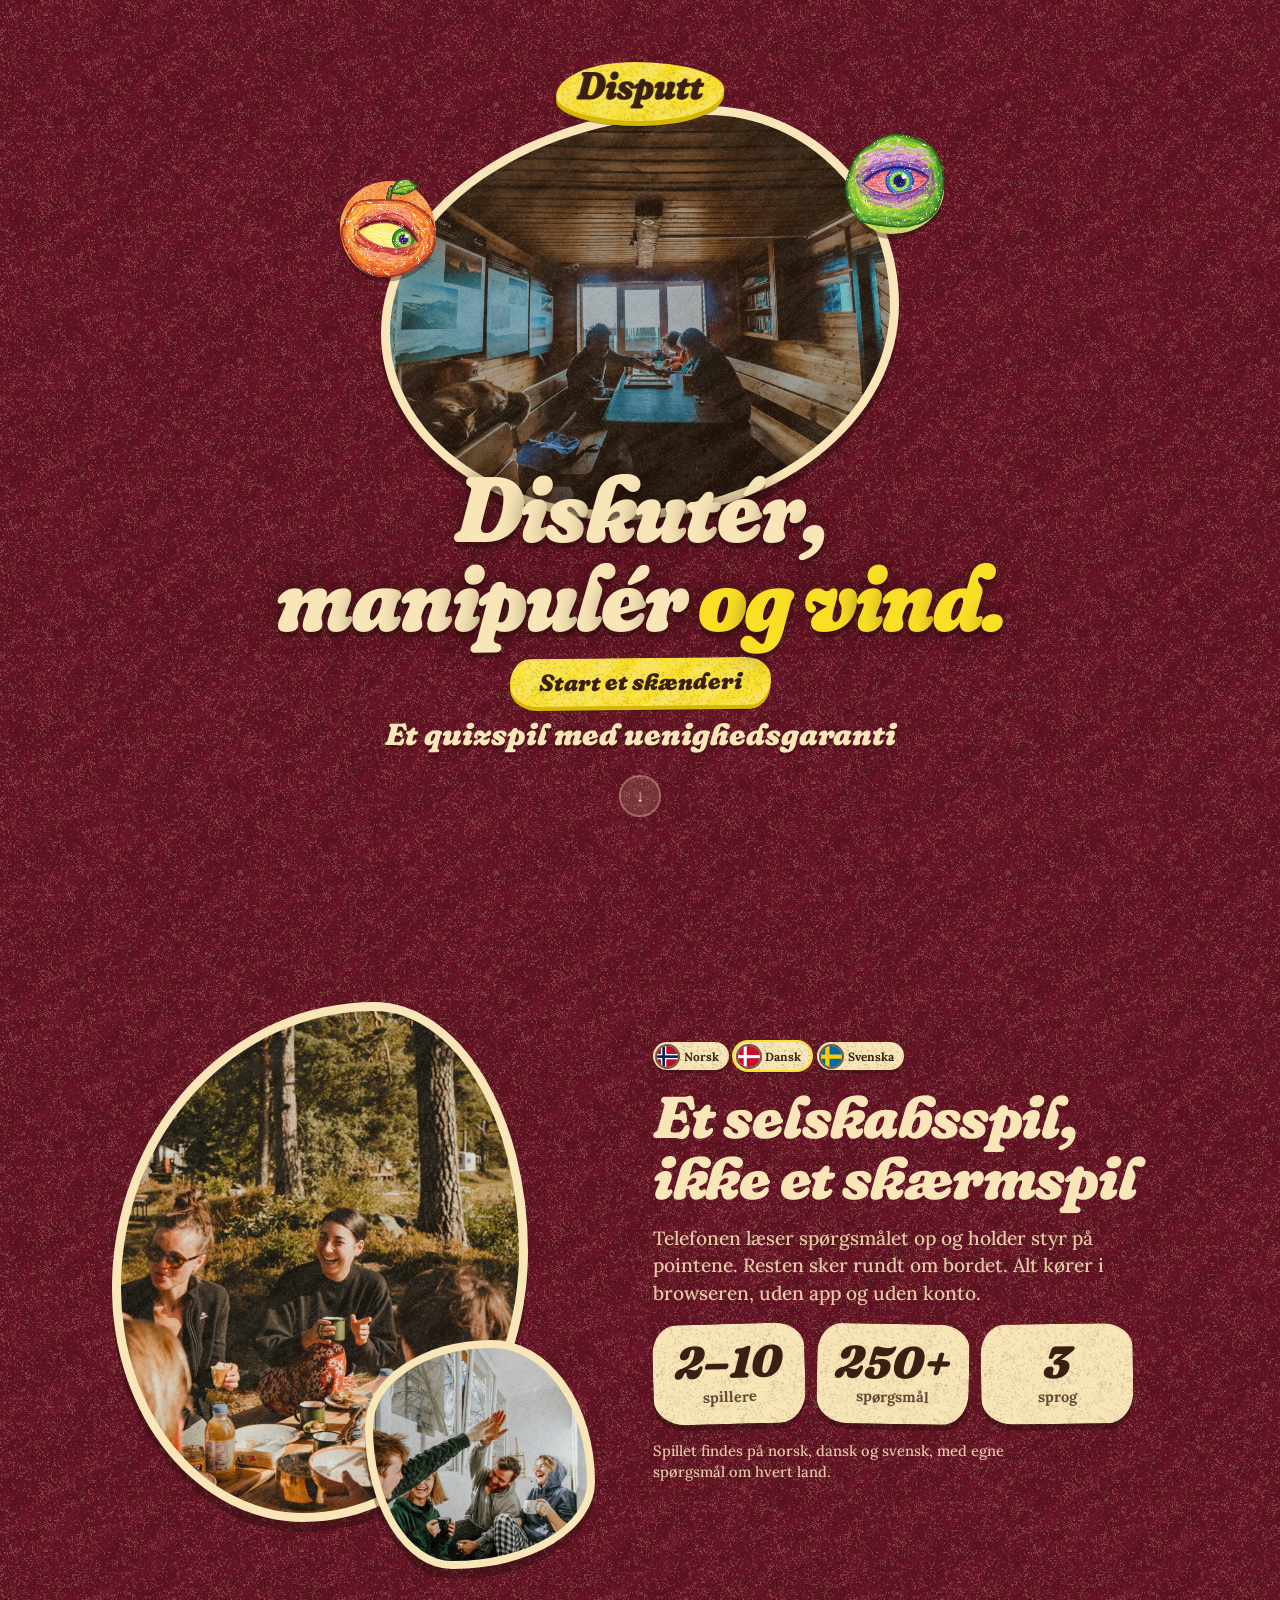
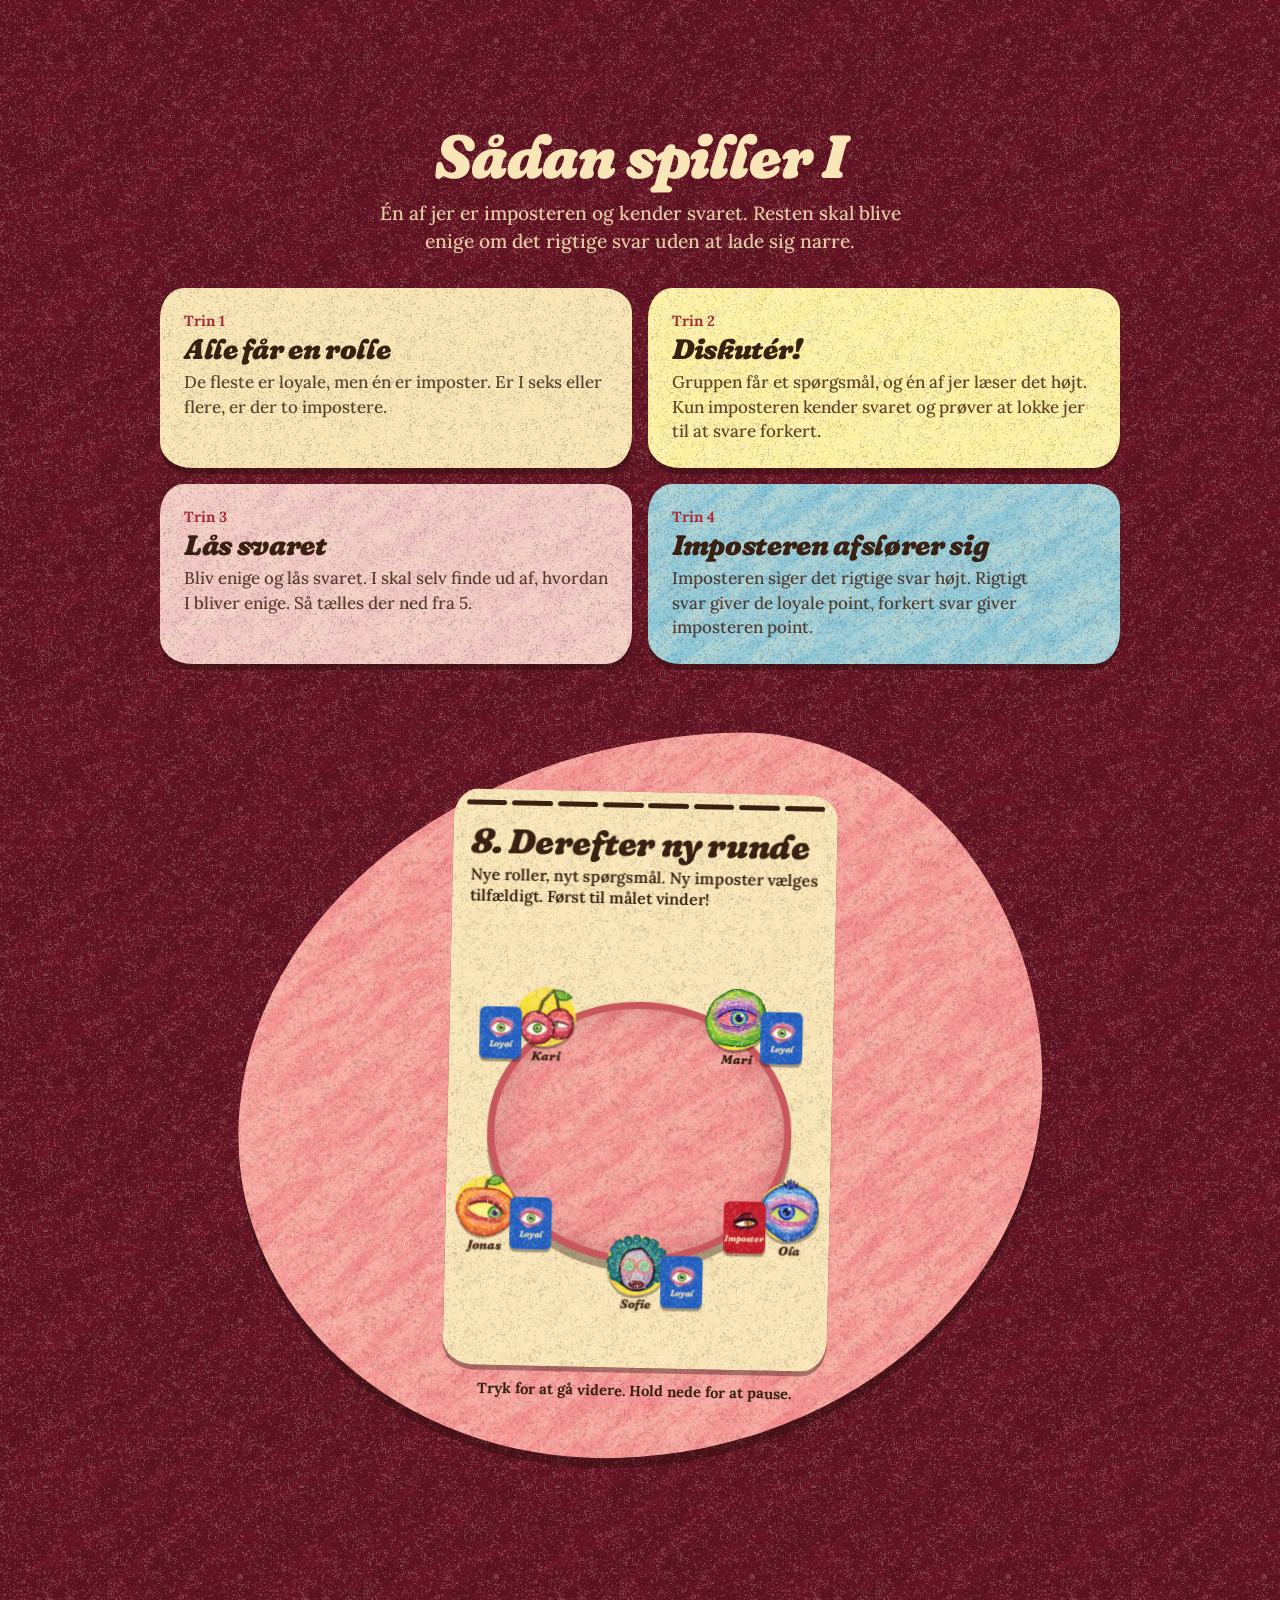
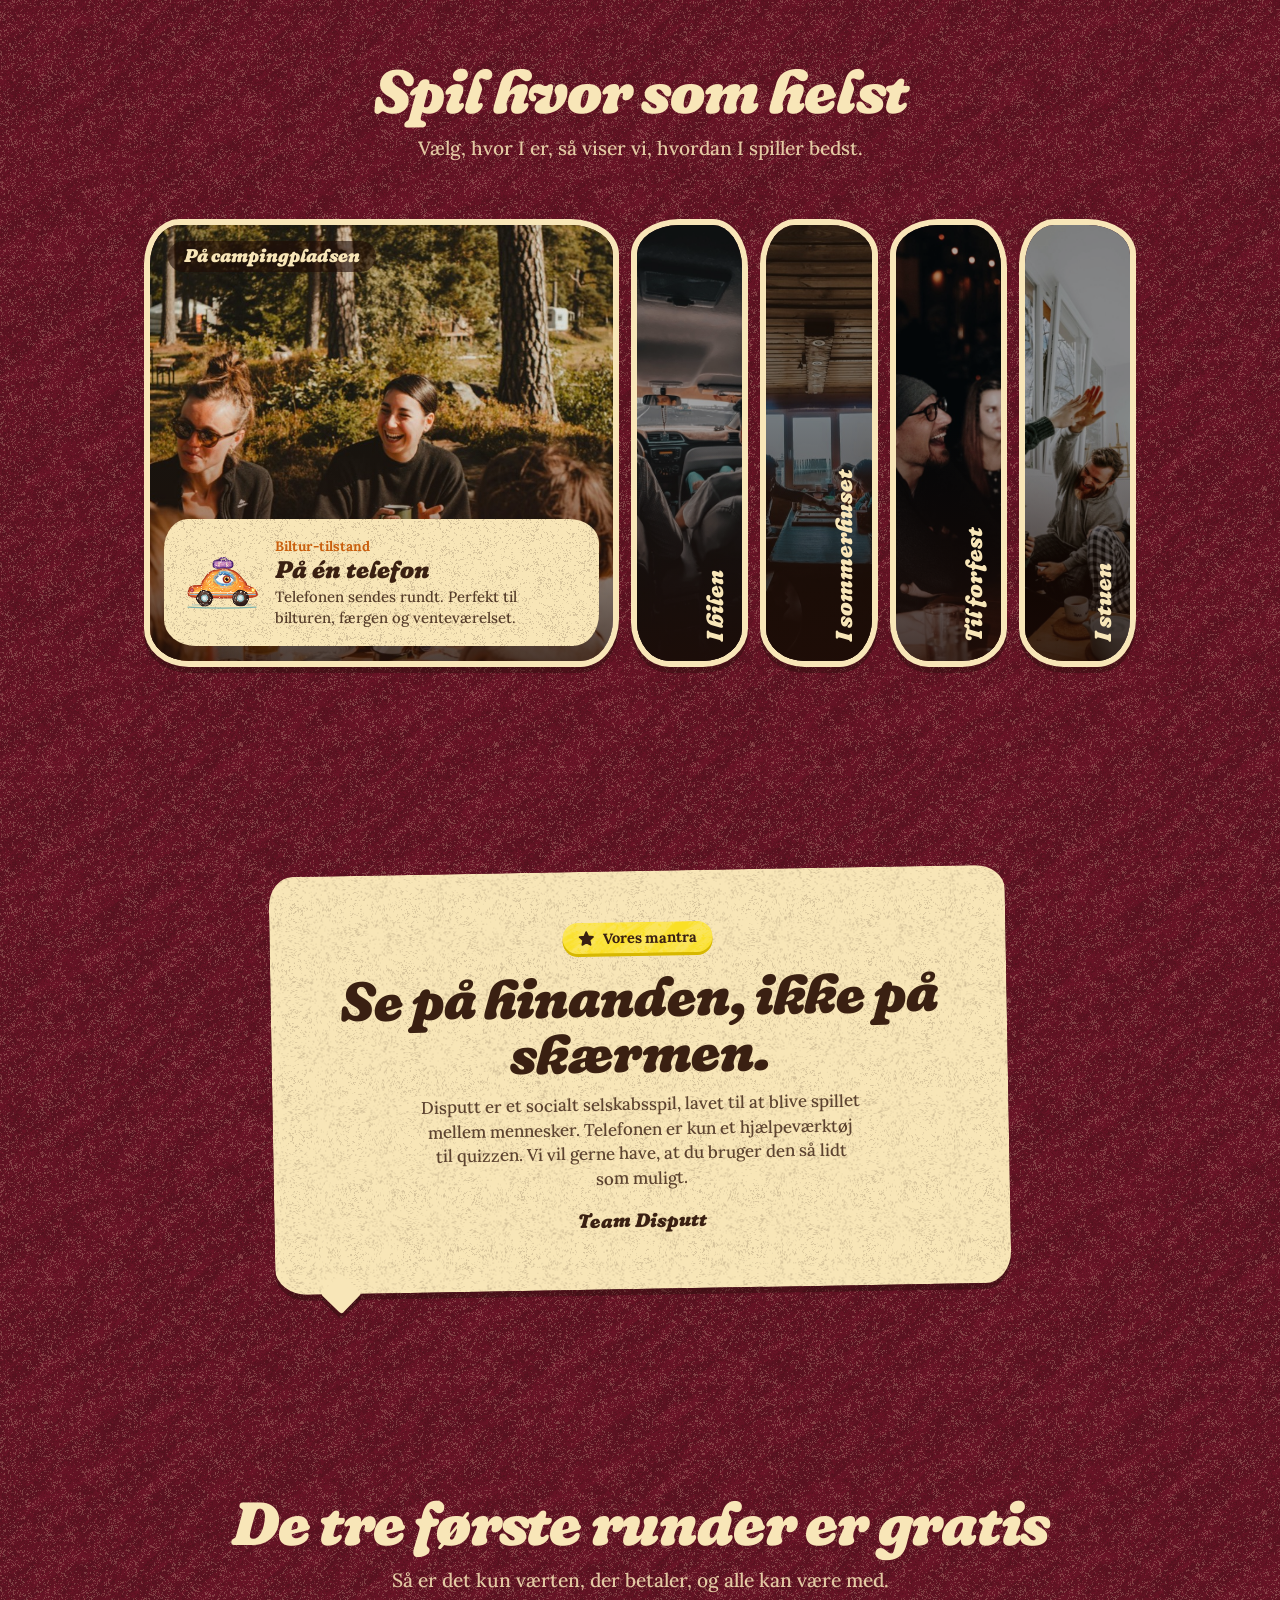
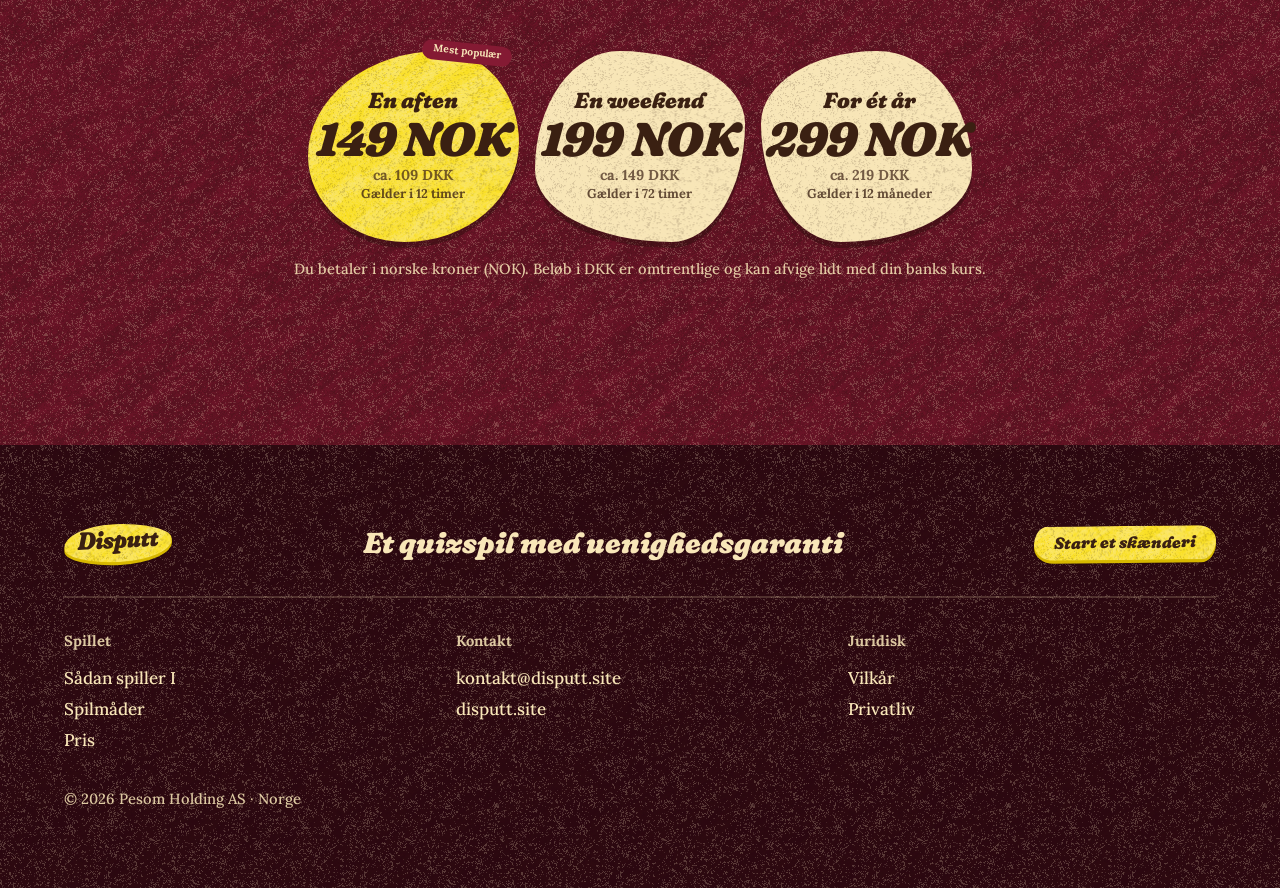
==== da/index.html @ da31fe6b "«I bilen» som femte bilde i «Spill hvor som helst» (Bilturmodus), norsk, dansk, svensk Co-Authored-B" ====
<!doctype html>
<html lang="da" data-sprak="da">
<head>
<meta charset="utf-8">
<meta name="viewport" content="width=device-width, initial-scale=1, viewport-fit=cover">
<title>Disputt: Diskutér, manipulér og vind</title>
<meta name="description" content="Disputt er et quizspil med uenighedsgaranti for 2–10 venner. Én af jer er imposteren, der kender svaret og prøver at lokke resten. Ingen app, ingen konto.">
<link rel="canonical" href="https://playdisputt.com/da/">
<link rel="alternate" hreflang="nb" href="https://playdisputt.com/">
<link rel="alternate" hreflang="da" href="https://playdisputt.com/da/">
<link rel="alternate" hreflang="sv" href="https://playdisputt.com/sv/">
<link rel="alternate" hreflang="x-default" href="https://playdisputt.com/">
<meta name="theme-color" content="#6a1428">
<meta property="og:type" content="website">
<meta property="og:site_name" content="Disputt">
<meta property="og:locale" content="da_DK">
<meta property="og:title" content="Disputt: Diskutér, manipulér og vind">
<meta property="og:description" content="Et quizspil med uenighedsgaranti for 2–10 venner. Én af jer er imposteren og prøver at lokke resten.">
<meta property="og:url" content="https://playdisputt.com/da/">
<meta property="og:image" content="https://playdisputt.com/assets/share/disputt-delingsbilde-da.jpg">
<meta name="twitter:card" content="summary_large_image">
<link rel="apple-touch-icon" href="/assets/icons/apple-touch-icon.png">
<link rel="icon" href="/favicon.svg" type="image/svg+xml">
<link rel="preload" href="/assets/fonts/fraunces-italic.woff2" as="font" type="font/woff2" crossorigin>
<link rel="stylesheet" href="/css/tokens.css">
<link rel="stylesheet" href="/css/base.css">
<link rel="stylesheet" href="/css/components.css">
<link rel="stylesheet" href="/css/landing.css">
<style>

.zz { display: grid; grid-template-columns: 1fr 1.1fr; gap: clamp(2rem, 6vw, 6rem); align-items: center; }
.zz.rev .zt { order: -1; }
.zz .blob { width: min(100%, 26rem); aspect-ratio: 4 / 5; justify-self: center; }
.zt { display: grid; gap: var(--s-4); align-content: center; }
.zt .nums { justify-content: flex-start; }
.mini2 { display: grid; gap: var(--s-4); }
.mini2 .mode { grid-template-columns: 5rem 1fr; align-items: center; gap: var(--s-1) var(--s-4); padding: var(--s-4) var(--s-5); }
.mini2 .mode img { grid-row: span 3; width: 5rem; }
.mini2 .mode h3 { font-size: 1.4rem; }
.bubbles { display: grid; grid-template-columns: repeat(3, minmax(0, 1fr)); gap: var(--s-5); align-items: start; margin-top: var(--s-6); }
.bubbles .quote { padding: 2.8rem 2.4rem; }
.bubbles .quote:nth-child(1) { border-radius: var(--blob-b); rotate: -2deg; } .bubbles .quote:nth-child(2) { border-radius: var(--blob-c); margin-top: 2.4rem; rotate: 1.5deg; } .bubbles .quote:nth-child(3) { border-radius: var(--blob-d); rotate: -1deg; }
.bubbles .quote p { font-size: 1.2rem; }
.ratebar { display: flex; flex-wrap: wrap; align-items: center; justify-content: center; gap: var(--s-5); }
.coins { display: grid; grid-template-columns: repeat(3, minmax(0, 1fr)); gap: var(--s-5); max-width: 60rem; margin-inline: auto; }
.coin { position: relative; display: grid; justify-items: center; align-content: center; gap: 0.3rem; aspect-ratio: 1; padding: var(--s-5); text-align: center; color: var(--ink); background: var(--tex-grain), var(--cream); box-shadow: var(--shadow-2); }
.coin:nth-child(1) { border-radius: var(--blob-a); background: var(--tex-grain), var(--tex-light), var(--yellow); } .coin:nth-child(2) { border-radius: var(--blob-b); } .coin:nth-child(3) { border-radius: var(--blob-c); }
.coin b { font-family: var(--font-display); font-weight: 900; font-size: 1.36rem; line-height: 1.1; }
.coin .p { font-family: var(--font-display); font-weight: 900; font-size: clamp(2.6rem, 5.6vw, 4.2rem); line-height: 1; }
.coin span { font-weight: 700; color: rgb(var(--ink-rgb) / 0.78); }
.coin em { position: absolute; top: 12%; right: 10%; padding: 0.15rem 0.7rem; border-radius: var(--r-pill); font-style: normal; font-size: 0.78rem; font-weight: 800; color: var(--cream); background: var(--burgundy-600); rotate: 6deg; }
@media (max-width: 52rem) { .zz { grid-template-columns: 1fr; } .zz.rev .zt { order: 0; } .zz .blob { width: min(76vw, 21rem); } .bubbles { grid-template-columns: 1fr; } .bubbles .quote:nth-child(2) { margin-top: 0; } }

.zz .zt .lead { max-width: 30rem; }
.numbox { display: grid; grid-template-columns: repeat(3, minmax(0, 1fr)); gap: var(--s-3); max-width: 30rem; }
.numbox .card { display: grid; gap: 0.1rem; padding: var(--s-4) var(--s-3); text-align: center; }
.numbox .card:nth-child(1) { rotate: -1.5deg; } .numbox .card:nth-child(2) { rotate: 1deg; } .numbox .card:nth-child(3) { rotate: -0.8deg; }
.numbox b { font-family: var(--font-display); font-weight: 900; font-size: clamp(1.9rem, 3.6vw, 2.8rem); line-height: 1; }
.numbox span { font-size: var(--fs-small); font-weight: 700; color: rgb(var(--ink-rgb) / 0.78); }
.langs { display: grid; gap: var(--s-3); }
.langs p { font-size: var(--fs-small); color: var(--fg-muted); max-width: 26rem; }
.lrow { display: flex; flex-wrap: wrap; gap: 0.35rem; }
.lchip { display: inline-flex; align-items: center; gap: 0.35rem; padding: 0.21rem 0.63rem 0.21rem 0.25rem; font-size: 0.74rem; border-radius: var(--r-pill); font-weight: 800; color: var(--ink); background: var(--tex-grain), var(--cream); box-shadow: var(--shadow-1); }
a.lchip { text-decoration: none; transition: transform 0.25s var(--ease), box-shadow 0.25s; }
a.lchip:hover { transform: translateY(-2px) rotate(-1.5deg); }
a.lchip[aria-current] { box-shadow: 0 0 0 2px var(--yellow), var(--shadow-1); }
.lflag { position: relative; display: block; width: 1.33rem; aspect-ratio: 1; border-radius: 50%; overflow: hidden; box-shadow: 0 0 0 2px rgb(var(--ink-rgb) / 0.7); }
.lflag svg { display: block; width: 100%; height: 100%; }
.story-col { display: grid; justify-items: center; gap: var(--s-3); }
#rules { width: min(100%, 24rem); }
.story-col .rgS { width: 100%; }
.story-hint { font-size: var(--fs-small); color: var(--fg-muted); text-align: center; }
.calm .rv { transform: none; filter: none; transition: opacity 0.9s ease; transition-delay: var(--d, 0s); }
.calm .blob.rv { transform: none; }
.calm .rv.in { opacity: 1; }
.btn--slim { white-space: nowrap; }
/* the second blob over the first, at its bottom right */
.mantra { position: relative; display: grid; gap: var(--s-4); justify-items: center; padding: clamp(2rem, 5vw, 3.2rem) clamp(1.5rem, 5vw, 3.5rem) clamp(2.2rem, 5vw, 3.4rem); margin: 0; text-align: center; rotate: -1deg; }
.mantra::after { content: ''; position: absolute; left: 3.2rem; bottom: -0.9rem; width: 1.8rem; height: 1.8rem; background: var(--cream); rotate: 45deg; border-radius: 0.2rem; box-shadow: 4px 4px 0 var(--edge); z-index: -1; }
.mchip { display: inline-flex; align-items: center; gap: 0.45rem; padding: 0.3rem 0.95rem; border-radius: var(--r-pill); font-weight: 800; font-size: var(--fs-small); background: var(--tex-light), var(--yellow); box-shadow: 0 3px 0 var(--yellow-deep); }
.mchip svg { width: 1.1rem; height: 1.1rem; }
.mantra blockquote { margin: 0; display: grid; gap: var(--s-3); }
.mantra .m1 { font-family: var(--font-display); font-weight: 900; font-size: clamp(2rem, 5vw, 3.4rem); line-height: 1.02; letter-spacing: -0.02em; }
.mantra blockquote p:not(.m1) { max-width: 30rem; margin-inline: auto; color: rgb(var(--ink-rgb) / 0.82); }
.mantra figcaption { font-family: var(--font-display); font-weight: 900; font-size: 1.2rem; }
.calm .mantra.rv { transform: none; }
.duo { position: relative; justify-self: center; width: min(100%, 26rem); }
.duo > .blob { width: 100%; aspect-ratio: 4 / 5; }
.duo .duo-b { position: absolute; width: 55.2%; aspect-ratio: 1; right: -16%; bottom: -9%; z-index: 2; border-width: 0.5rem; }
/* the price blobs: 30 % smaller, the text and what is in them as before */
.coins { align-items: center; gap: var(--s-4); max-width: 41.5rem; }
.coin { width: 100%; justify-self: center; aspect-ratio: 212 / 192; padding: 0.3rem; gap: 0.16rem; }
.coin b, .coin .p { white-space: nowrap; }
.coin .p { font-size: 2.96rem; letter-spacing: -0.02em; }
.coin span { text-wrap: balance; max-width: 9.5rem; font-size: 0.8rem; }
.coin em { top: -0.5rem; right: 0.4rem; font-size: 0.64rem; }
.calm .duo.rv { transform: none; }
@media (max-width: 40rem) {
  .coins { gap: 0.4rem; max-width: none; }
  .coin { padding: 0.15rem; gap: 0.08rem; }
  .coin b { font-size: 0.8rem; }
  .coin .p { font-size: 1.55rem; }
  .coin span { font-size: 0.62rem; max-width: 5.6rem; line-height: 1.15; }
  .coin em { font-size: 0.5rem; padding: 0.1rem 0.45rem; top: -0.4rem; right: 0; }
}
@media (max-width: 24rem) { .coin .p { font-size: 1.35rem; } .coin b { font-size: 0.72rem; } .coin span { font-size: 0.56rem; max-width: 3.9rem; } }
/* «ca. 109 DKK» under the price on the Danish and Swedish pages (landing_i18n.py): small, after all the rules above so that it wins */
.coin .p small { display: block; margin-top: 0.3rem; font-family: var(--font-text); font-size: 0.9rem; font-weight: 700; letter-spacing: 0; line-height: 1; white-space: nowrap; color: rgb(var(--ink-rgb) / 0.7); }
@media (max-width: 40rem) { .coin .p small { margin-top: 0.12rem; font-size: 0.5rem; } }
@media (max-width: 24rem) { .coin .p small { font-size: 0.44rem; } }
/* «NOK» is wider than «kr»: on a phone the price in Danish and Swedish is a little smaller so that it stays inside the blob */
@media (max-width: 40rem) { html[lang='da'] .coin .p, html[lang='sv'] .coin .p { font-size: 1.2rem; } html[lang='da'] .coin .p small, html[lang='sv'] .coin .p small { font-size: 0.46rem; } html[lang='da'] .coin span, html[lang='sv'] .coin span { font-size: 0.54rem; } }
@media (max-width: 24rem) { html[lang='da'] .coin .p, html[lang='sv'] .coin .p { font-size: 0.98rem; } html[lang='da'] .coin .p small, html[lang='sv'] .coin .p small { font-size: 0.4rem; } html[lang='da'] .coin span, html[lang='sv'] .coin span { font-size: 0.48rem; } }
@media (max-width: 52rem) { .duo { width: min(70vw, 19rem); margin-right: 3rem; } }
@media (max-width: 52rem) { .zz .story-col { order: 2; } .numbox { max-width: none; } #rules { width: min(100%, 22rem); } }

.slik-head { display: grid; gap: var(--s-3); justify-items: center; text-align: center; margin-bottom: var(--s-6); }
.slik-head .lead { max-width: 34rem; }
.story-col { display: grid; justify-items: center; gap: var(--s-3); width: min(100%, 24rem); }
.story-col #rules, .phone #rules { width: 100%; }
.below { margin-top: clamp(2.5rem, 6vw, 4.5rem); }

/* 1 Spotlys: the four steps as cards in a grid, the story on a big pink blob */
.v1 .steps4 { grid-template-columns: 1fr 1fr; gap: var(--s-4); }
.v1 .steps4 li { grid-template-columns: 1fr; align-content: start; gap: 0.3rem; padding: var(--s-5); border: 0; color: var(--ink); border-radius: var(--r-card); background: var(--tex-grain), var(--cream); box-shadow: var(--shadow-2); }
.v1 .steps4 li:nth-child(2) { background: var(--tex-grain), var(--tex-light), var(--yellow-pale); } .v1 .steps4 li:nth-child(3) { background: var(--tex-grain), var(--tex-light), var(--pink-pale); } .v1 .steps4 li:nth-child(4) { background: var(--tex-grain), var(--tex-light), var(--blue-light); }
.v1 .steps4 li:last-child { border-bottom: 0; }
.v1 .steps4 .n { font-family: var(--font-text); font-size: 0.92rem; font-weight: 800; line-height: 1.2; color: var(--burgundy-500); } .v1 .steps4 p { color: rgb(var(--ink-rgb) / 0.82); }
.spot { position: relative; display: grid; place-items: center; padding: 3.5rem 0; }
.spot::before { content: ''; position: absolute; inset: 0 8%; border-radius: var(--blob-a); background: var(--tex-grain), var(--tex-light), var(--pink); box-shadow: var(--shadow-3); rotate: -2deg; animation: morph 18s ease-in-out infinite; }
.spot .story-col { position: relative; rotate: 1.2deg; }
.spot .story-hint { color: var(--ink); font-weight: 700; }
@media (max-width: 40rem) { .v1 .steps4 { grid-template-columns: 1fr; } .spot { padding: 3.5rem 0 3.2rem; } .spot::before { inset: 0 -4%; border-radius: 4rem 6rem 4.5rem 7rem / 6rem 4rem 7rem 4.5rem; animation: none; } .story-hint span { display: block; } .ft .btn--slim:not(.sticky-cta) { display: none; } }

/* 2 Telefon: the story inside a phone, two of the players peeking out behind it */
.v2 .steps4 { max-width: 40rem; margin-inline: auto; }
.phone-wrap { position: relative; display: grid; justify-items: center; }
.phone { position: relative; z-index: 2; width: min(100%, 26.5rem); padding: 0.75rem; border-radius: 3rem; background: var(--ink); box-shadow: inset 0 0 0 3px rgb(var(--cream-rgb) / 0.2), var(--shadow-3); }
.phone::before { content: ''; position: absolute; z-index: 3; left: 50%; top: 1.15rem; width: 5rem; height: 1.15rem; translate: -50% 0; border-radius: 1rem; background: var(--ink); box-shadow: inset 0 0 0 2px rgb(var(--cream-rgb) / 0.2); }
.phone #rules { width: 100%; }
.phone .rgS { border-radius: 2.3rem; box-shadow: none; }
.phone .rgS__bars { top: 1.9rem; }
.phone .rgS__top { padding-top: 2.6rem; }
.phone-wrap .avatar { position: absolute; z-index: 1; --size: clamp(4rem, 8vw, 6.4rem); box-shadow: 0 5px 0 var(--edge); }
.phone-wrap .pa1 { left: calc(50% - 21rem); top: 12%; --tilt: -8deg; } .phone-wrap .pa2 { right: calc(50% - 21rem); bottom: 14%; --tilt: 7deg; --delay: -3s; }
.v2 .story-hint { margin-top: var(--s-3); }
@media (max-width: 60rem) { .phone-wrap .avatar { display: none; } }

/* 3 Gult bånd: the story on a yellow band across the whole page */
.v3 .steps4 { max-width: 44rem; margin-inline: auto; }
.band3 { position: relative; margin-top: clamp(3rem, 7vw, 5rem); padding: clamp(3rem, 7vw, 5rem) var(--pad); color: var(--ink); background: var(--tex-grain), var(--tex-light), var(--yellow); border-radius: 44px 64px 0 0 / 34px 46px 0 0; box-shadow: 0 -6px 0 var(--edge); }
.band3 .in3 { width: min(100% , 62rem); margin-inline: auto; display: grid; grid-template-columns: 1fr auto; gap: clamp(2rem, 6vw, 5rem); align-items: center; }
.band3 h3 { font-size: clamp(2rem, 4.4vw, 3.4rem); line-height: 1; }
.band3 p { margin-top: var(--s-3); font-size: var(--fs-lead); max-width: 26rem; color: rgb(var(--ink-rgb) / 0.82); }
.band3 .arrow { display: inline-block; margin-top: var(--s-4); font-family: var(--font-display); font-weight: 900; font-size: 1.3rem; }
.band3 .story-hint { color: rgb(var(--ink-rgb) / 0.8); font-weight: 700; }
.band3 #rules { width: min(100%, 24rem); }
@media (max-width: 52rem) { .band3 .in3 { grid-template-columns: 1fr; text-align: center; } .band3 p { margin-inline: auto; } .band3 .story-col { margin-inline: auto; } }

/* 4 Papirkort: the four steps in a row, the story in a paper card with the eight moments of a round next to it */
.v4 .steps4 { grid-template-columns: repeat(4, minmax(0, 1fr)); gap: var(--s-4); }
.v4 .steps4 li { grid-template-columns: 1fr; gap: 0.4rem; padding: var(--s-4) 0 0; border-top: 4px solid var(--yellow); border-bottom: 0 !important; }
.v4 .steps4 li:nth-child(2) { border-color: var(--orange); } .v4 .steps4 li:nth-child(3) { border-color: var(--pink); } .v4 .steps4 li:nth-child(4) { border-color: var(--blue-light); }
.v4 .steps4 h3 { font-size: 1.3rem; } .v4 .steps4 p { font-size: var(--fs-small); }
.paper4 { display: grid; grid-template-columns: auto 1fr; gap: clamp(2rem, 5vw, 4rem); align-items: center; padding: clamp(1.6rem, 4vw, 3rem); color: var(--ink); }
.paper4 h3 { font-size: clamp(1.7rem, 3vw, 2.4rem); line-height: 1.05; }
.paper4 .lead { margin-top: var(--s-2); color: rgb(var(--ink-rgb) / 0.82); }
.eight { display: flex; flex-wrap: wrap; gap: var(--s-2); margin: var(--s-4) 0 0; padding: 0; list-style: none; }
.eight li { display: inline-flex; align-items: center; gap: 0.5rem; padding: 0.3rem 0.8rem 0.3rem 0.35rem; border-radius: var(--r-pill); font-weight: 700; font-size: var(--fs-small); background: rgb(var(--ink-rgb) / 0.09); }
.eight b { display: grid; place-items: center; width: 1.6rem; height: 1.6rem; border-radius: 50%; font-family: var(--font-display); font-weight: 900; font-size: 0.95rem; background: var(--tex-light), var(--yellow); }
.paper4 .story-hint { color: rgb(var(--ink-rgb) / 0.78); }
@media (max-width: 60rem) { .v4 .steps4 { grid-template-columns: 1fr 1fr; } .paper4 { grid-template-columns: 1fr; justify-items: center; } }
@media (max-width: 40rem) { .v4 .steps4 { grid-template-columns: 1fr; } }

/* 5 Klistremerke: the story tilted like a sticker, with a «Trykk!» badge */
.v5 .steps4 { max-width: 40rem; margin-inline: auto; }
.sticker { position: relative; display: grid; justify-items: center; gap: var(--s-3); }
.sticker .story-col { position: relative; rotate: -2.2deg; padding: 0.6rem; border-radius: var(--r-card); background: var(--cream); box-shadow: var(--shadow-3); }
.sticker .story-col .story-hint { color: var(--ink); padding-bottom: 0.2rem; font-weight: 700; }
.badge5 { position: absolute; z-index: 3; right: calc(50% - 15.5rem); top: -1.6rem; display: grid; place-items: center; width: 5.6rem; height: 5.6rem; padding: 0.6rem; border-radius: 50% 46% 54% 48% / 48% 52% 48% 52%; text-align: center; font-family: var(--font-display); font-weight: 900; font-size: 1.15rem; line-height: 1; color: var(--ink); background: var(--tex-grain), var(--tex-light), var(--yellow); box-shadow: 0 5px 0 var(--yellow-deep), 0 5px 0 1px var(--edge); rotate: 12deg; animation: wobble 5s ease-in-out infinite; }
.sticker .avatar { position: absolute; z-index: 3; --size: 4.6rem; box-shadow: 0 5px 0 var(--edge); }
.sticker .sa1 { left: calc(50% - 17.5rem); bottom: 4rem; --tilt: -7deg; } 
.scr { display: inline-block; padding-bottom: 0.28em; background: url('/assets/art/scribble-underline.svg') left bottom / 100% 0.42em no-repeat; }
@media (max-width: 52rem) { .badge5 { right: calc(50% - 12.5rem); } .sticker .sa1 { display: none; } }

.p4 { display: flex; gap: 0.75rem; height: 28rem; width: min(100%, 62rem); margin-inline: auto; }
.p4-p { position: relative; flex: 1 1 0; min-width: 0; padding: 0; overflow: hidden; cursor: pointer; text-align: left; font: inherit; color: var(--cream); background: var(--burgundy-900); border: 0.4rem solid var(--cream); border-radius: 2.2rem 3rem 2.4rem 2.8rem / 2.8rem 2.2rem 3rem 2.4rem; box-shadow: var(--shadow-2); transition: flex-grow 0.65s var(--ease-out); -webkit-tap-highlight-color: transparent; }
.p4-p:nth-child(even) { border-radius: 3rem 2.2rem 2.8rem 2.4rem / 2.2rem 3rem 2.4rem 2.8rem; }
.p4-p > img { position: absolute; inset: 0; width: 100%; height: 100%; object-fit: cover; transition: scale 0.8s var(--ease-out), filter 0.4s; filter: brightness(0.7) saturate(0.85); }
.p4-p::after { content: ''; position: absolute; inset: 0; background: linear-gradient(to top, rgb(var(--shadow-rgb) / 0.75), transparent 55%); pointer-events: none; }
.p4-p .cap { position: absolute; z-index: 2; right: 1rem; bottom: 1.2rem; font-family: var(--font-display); font-weight: 900; font-size: 1.45rem; line-height: 1; writing-mode: vertical-rl; rotate: 180deg; white-space: nowrap; transition: opacity 0.3s; }
.p4-p .cap2 { position: absolute; z-index: 2; top: 1rem; left: 1.1rem; padding: 0.35rem 1rem; border-radius: var(--r-pill); font-family: var(--font-display); font-weight: 900; font-size: 1.15rem; line-height: 1.1; color: var(--cream); background: rgb(var(--shadow-rgb) / 0.6); opacity: 0; transition: opacity 0.3s; }
.p4-p:hover > img { filter: brightness(0.85) saturate(1); }
.p4-p[aria-expanded='true'] { flex-grow: 4.4; }
.p4-p[aria-expanded='true'] > img { filter: none; scale: 1.03; }
.p4-p[aria-expanded='true'] .cap { opacity: 0; }
.p4-p[aria-expanded='true'] .cap2 { opacity: 1; transition-delay: 0.3s; }
.p4-p:focus-visible { outline: 3px solid var(--yellow); outline-offset: 4px; }
.p4-t { position: absolute; z-index: 3; left: 0.9rem; right: 0.9rem; bottom: 0.9rem; display: grid; grid-template-columns: 4.6rem 1fr; gap: 1rem; align-items: center; padding: 1.1rem 1.3rem; color: var(--ink); background: var(--tex-grain), var(--cream); border-radius: var(--r-card); opacity: 0; translate: 0 14px; pointer-events: none; transition: opacity 0.3s, translate 0.4s var(--ease-out); }
.p4-p[aria-expanded='true'] .p4-t { opacity: 1; translate: 0 0; transition-delay: 0.3s; }
.p4-t img { width: 100%; height: auto; }
.p4-t .k { display: block; font-size: 0.85rem; font-weight: 800; color: var(--orange-deep); }
.p4-t b { display: block; font-family: var(--font-display); font-weight: 900; font-size: 1.5rem; line-height: 1.05; margin: 0.05rem 0 0.2rem; }
.p4-t .p { display: block; font-size: 0.93rem; color: rgb(var(--ink-rgb) / 0.85); }
@media (max-width: 44rem) {
  .p4 { flex-direction: column; height: auto; gap: 0.6rem; }
  .p4-p { flex: none; height: 5.2rem; transition: height 0.6s var(--ease-out); }
  .p4-p[aria-expanded='true'] { height: 23rem; }
  .p4-p .cap { writing-mode: horizontal-tb; rotate: 0deg; left: 1.1rem; right: auto; bottom: 1.5rem; font-size: 1.35rem; }
  .p4-p .cap2 { font-size: 1.05rem; top: 0.8rem; left: 0.9rem; }
  .p4-t { grid-template-columns: 3.6rem 1fr; padding: 0.9rem 1rem; gap: 0.8rem; }
  .p4-t b { font-size: 1.3rem; }
}
@media (prefers-reduced-motion: reduce) { .p4-p, .p4-p > img, .p4-t, .p4-p .cap2 { transition: none; } }

.cards2 { display: grid; grid-template-columns: 1fr 1fr; gap: var(--s-5); } @media (max-width: 52rem) { .cards2 { grid-template-columns: 1fr; } }
</style>
</head>
<body class="calm">
<header class="hero">
  <div class="stack">
    <a class="logo-sticker hero-logo" href="#" aria-label="Disputt"><img src="/assets/logo/disputt-logo.svg" alt="Disputt" width="300" height="130"></a>
    <figure class="blob blob--xl cf">
      <img src="/img/hytta.jpg" alt="" style="object-position: 52% 62%"><img src="/img/kveld.jpg" alt="" style="object-position: 52% 50%"><img src="/img/te.jpg" alt="" style="object-position: 50% 52%"><img src="/img/kort.jpg" alt="" style="object-position: 50% 42%">
    </figure>
    <span class="avatar floaty ey e1" style="--tile: var(--orange)" aria-hidden="true"><img src="/assets/avatars/mandarin.svg" alt=""></span>
    <span class="avatar floaty ey e2" style="--tile: var(--lime-light)" aria-hidden="true"><img src="/assets/avatars/lime.svg" alt=""></span>
    <h1 class="ta" aria-label="Diskutér, manipulér og vind.">Diskutér, manipulér <span class="y">og vind.</span></h1>
  </div>
  <div class="cta">
    <a class="btn btn--slim" href="https://disputt.site/da/">Start et skænderi</a>
    <p class="tag">Et quizspil med uenighedsgaranti</p>
  </div>
  <a class="cue" href="#om" aria-label="Rul ned">↓</a>
</header>
<a class="btn btn--slim sticky-cta" href="https://disputt.site/da/">Start et skænderi</a>
<main class="v1">
<section id="om" class="sec"><div class="wrap zz">
  <div class="duo rv"><figure class="blob"><img src="/img/camping.jpg" alt="" style="object-position:50% 52%"></figure><figure class="blob blob--c duo-b"><img src="/img/stue.jpg" alt="" style="object-position:55% 52%"></figure></div>
  <div class="zt"><div class="lrow rv"><a class="lchip" href="/" data-sprak="no" hreflang="nb"><span class="lflag"><svg viewBox="0 0 22 16" preserveAspectRatio="xMidYMid slice"><rect width="22" height="16" fill="#ba0c2f"/><rect x="6" width="4" height="16" fill="#fff"/><rect y="6" width="22" height="4" fill="#fff"/><rect x="7" width="2" height="16" fill="#00205b"/><rect y="7" width="22" height="2" fill="#00205b"/></svg></span>Norsk</a><a class="lchip" href="/da/" aria-current="page" data-sprak="da" hreflang="da"><span class="lflag"><svg viewBox="0 0 37 28" preserveAspectRatio="xMidYMid slice"><rect width="37" height="28" fill="#c8102e"/><rect x="12" width="4" height="28" fill="#fff"/><rect y="12" width="37" height="4" fill="#fff"/></svg></span>Dansk</a><a class="lchip" href="/sv/" data-sprak="sv" hreflang="sv"><span class="lflag"><svg viewBox="0 0 16 10" preserveAspectRatio="xMidYMid slice"><rect width="16" height="10" fill="#006aa7"/><rect x="5" width="2" height="10" fill="#fecc02"/><rect y="4" width="16" height="2" fill="#fecc02"/></svg></span>Svenska</a></div><h2 class="big">Et selskabsspil, ikke et skærmspil</h2><p class="lead rv">Telefonen læser spørgsmålet op og holder styr på pointene. Resten sker rundt om bordet. Alt kører i browseren, uden app og uden konto.</p><div class="numbox"><div class="card card--paper rv" style="--d:0.0s"><b>2–10</b><span>spillere</span></div><div class="card card--paper rv" style="--d:0.1s"><b>250+</b><span>spørgsmål</span></div><div class="card card--paper rv" style="--d:0.2s"><b>3</b><span>sprog</span></div></div><div class="langs rv"><p>Spillet findes på norsk, dansk og svensk, med egne spørgsmål om hvert land.</p></div></div>
</div></section>

<section id="slik" class="sec"><div class="wrap mid"><div class="slik-head"><h2 class="h2">Sådan spiller I</h2><p class="lead rv">Én af jer er imposteren og kender svaret. Resten skal blive enige om det rigtige svar uden at lade sig narre.</p></div><ol class="steps4"><li class="rv" style="--d:0.0s"><span class="n">Trin 1</span><div><h3>Alle får en rolle</h3><p>De fleste er loyale, men én er imposter. Er I seks eller flere, er der to impostere.</p></div></li><li class="rv" style="--d:0.08s"><span class="n">Trin 2</span><div><h3>Diskutér!</h3><p>Gruppen får et spørgsmål, og én af jer læser det højt. Kun imposteren kender svaret og prøver at lokke jer til at svare forkert.</p></div></li><li class="rv" style="--d:0.16s"><span class="n">Trin 3</span><div><h3>Lås svaret</h3><p>Bliv enige og lås svaret. I skal selv finde ud af, hvordan I bliver enige. Så tælles der ned fra 5.</p></div></li><li class="rv" style="--d:0.24s"><span class="n">Trin 4</span><div><h3>Imposteren afslører sig</h3><p>Imposteren siger det rigtige svar højt. Rigtigt svar giver de loyale point, forkert svar giver imposteren point.</p></div></li></ol><div class="spot below rv"><div class="story-col"><div id="rules" aria-label="Sådan spiller I" translate="no"></div><p class="story-hint"><span>Tryk for at gå videre.</span> <span>Hold nede for at pause.</span></p></div></div></div></section>

<section id="maater" class="sec"><div class="wrap"><div class="sec-head center"><h2 class="h2">Spil hvor som helst</h2><p class="lead rv">Vælg, hvor I er, så viser vi, hvordan I spiller bedst.</p></div><div class="p4 rv" translate="no"><button class="p4-p" type="button" aria-expanded="true"><img src="/img/camping.jpg" alt="" style="object-position:50% 52%"><span class="cap">På campingpladsen</span><span class="cap2" aria-hidden="true">På campingpladsen</span><span class="p4-t"><img src="/assets/art/bil.svg" alt=""><span><span class="k">Biltur-tilstand</span><b>På én telefon</b><span class="p">Telefonen sendes rundt. Perfekt til bilturen, færgen og venteværelset.</span></span></span></button><button class="p4-p" type="button" aria-expanded="false"><img src="/img/bil.jpg" alt="" style="object-position:50% 45%"><span class="cap">I bilen</span><span class="cap2" aria-hidden="true">I bilen</span><span class="p4-t"><img src="/assets/art/bil.svg" alt=""><span><span class="k">Biltur-tilstand</span><b>På én telefon</b><span class="p">Telefonen sendes rundt. Perfekt til bilturen, færgen og venteværelset.</span></span></span></button><button class="p4-p" type="button" aria-expanded="false"><img src="/img/hytta.jpg" alt="" style="object-position:52% 62%"><span class="cap">I sommerhuset</span><span class="cap2" aria-hidden="true">I sommerhuset</span><span class="p4-t"><img src="/assets/art/hytte.svg" alt=""><span><span class="k">Sommerhus-tilstand</span><b>På hver sin telefon</b><span class="p">Alle deltager fra deres egen telefon med en kode eller QR-kode. Perfekt til sommerhuset og forfesten.</span></span></span></button><button class="p4-p" type="button" aria-expanded="false"><img src="/img/vors.jpg" alt="" style="object-position:38% 40%"><span class="cap">Til forfest</span><span class="cap2" aria-hidden="true">Til forfest</span><span class="p4-t"><img src="/assets/art/hytte.svg" alt=""><span><span class="k">Sommerhus-tilstand</span><b>På hver sin telefon</b><span class="p">Alle deltager fra deres egen telefon med en kode eller QR-kode. Perfekt til sommerhuset og forfesten.</span></span></span></button><button class="p4-p" type="button" aria-expanded="false"><img src="/img/stue.jpg" alt="" style="object-position:55% 52%"><span class="cap">I stuen</span><span class="cap2" aria-hidden="true">I stuen</span><span class="p4-t"><img src="/assets/art/bil.svg" alt=""><span><span class="k">Biltur-tilstand</span><b>På én telefon</b><span class="p">Telefonen sendes rundt. Perfekt til bilturen, færgen og venteværelset.</span></span></span></button></div></div></section>

<section id="mantra" class="sec"><div class="wrap narrow">
  <figure class="mantra card card--paper rv">
    <span class="mchip"><svg viewBox="0 0 24 24" aria-hidden="true"><path d="M12 3L14.65 8.96L21.13 9.63L16.28 13.99L17.64 20.37L12 17.1L6.36 20.37L7.72 13.99L2.87 9.63L9.35 8.96Z" fill="currentColor" stroke="currentColor" stroke-width="2.4" stroke-linejoin="round"/></svg>Vores mantra</span>
    <blockquote><p class="m1">Se på hinanden, ikke på skærmen.</p><p>Disputt er et socialt selskabsspil, lavet til at blive spillet mellem mennesker. Telefonen er kun et hjælpeværktøj til quizzen. Vi vil gerne have, at du bruger den så lidt som muligt.</p></blockquote>
    <figcaption>Team Disputt</figcaption>
  </figure>
</div></section>

<section id="pris" class="sec"><div class="wrap">
  <div class="sec-head center"><h2 class="h2">De tre første runder er gratis</h2><p class="lead rv">Så er det kun værten, der betaler, og alle kan være med.</p></div>
  <div class="coins">
    <div class="coin rv"><em>Mest populær</em><b>En aften</b><div class="p">149 NOK<small>ca. 109 DKK</small></div><span>Gælder i 12 timer</span></div>
    <div class="coin rv" style="--d:.1s"><b>En weekend</b><div class="p">199 NOK<small>ca. 149 DKK</small></div><span>Gælder i 72 timer</span></div>
    <div class="coin rv" style="--d:.2s"><b>For ét år</b><div class="p">299 NOK<small>ca. 219 DKK</small></div><span>Gælder i 12 måneder</span></div>
  </div>
  <p class="note rv">Du betaler i norske kroner (NOK). Beløb i DKK er omtrentlige og kan afvige lidt med din banks kurs.</p>
</div></section>
</main>
<footer class="ft">
  <div class="wrap">
    <div class="ft-top"><a class="logo-sticker logo-sticker--sm" href="#" aria-label="Disputt"><img src="/assets/logo/disputt-logo.svg" alt="Disputt" width="300" height="130"></a><span class="tg">Et quizspil med uenighedsgaranti</span><a class="btn btn--slim" href="https://disputt.site/da/">Start et skænderi</a></div>
    <div class="ft-cols">
      <div><h5>Spillet</h5><a href="#slik">Sådan spiller I</a><a href="#maater">Spilmåder</a><a href="#pris">Pris</a></div>
      <div><h5>Kontakt</h5><a href="mailto:kontakt@disputt.site">kontakt@disputt.site</a><a href="https://disputt.site/da/">disputt.site</a></div>
      <div><h5>Juridisk</h5><a href="https://disputt.site/da/vilkar.html">Vilkår</a><a href="https://disputt.site/da/personvern.html">Privatliv</a></div>
    </div>
    <p class="ft-legal">© 2026 Pesom Holding AS · Norge</p>
  </div>
</footer>
<script src="/js/landing.js"></script>
<script type="module">

// The game's own animated rules ("Slik spiller dere"), drawn by the same Preact component the game uses (public/js/regler/).
import('/js/vendor/htm-preact.js').then(async ({ html, render }) => {
  const { setLang } = await import('/js/i18n/lang.js'); // the story is the game's own, in the language of the page
  setLang(document.documentElement.dataset.sprak || 'no'); // (data-sprak: the game's lang.js rewrites <html lang> itself as soon as it is loaded)
  const { RulesHub } = await import('/js/regler/hub.js');
  render(html`<${RulesHub} />`, document.getElementById('rules'));
}).catch((e) => { document.getElementById('rules').textContent = 'Kunne ikke indlæse animationen.'; console.error(e); });

(() => {
  const panels = [...document.querySelectorAll('.p4-p')];
  panels.forEach((b) => b.addEventListener('click', () => panels.forEach((o) => o.setAttribute('aria-expanded', o === b ? 'true' : 'false'))));
})();

</script>
</body>
</html>
---- css/tokens.css ----
/* ==========================================================================
   DISPUTT DESIGN SYSTEM — tokens
   Surreal, oil-pastel / crayon look on deep burgundy. Colours are sampled from the
   reference drawings; the display face is Fraunces (soft + wonky), the text face Lora.
   ========================================================================== */

@font-face {
  font-family: 'Disputt Display';
  src: url('../assets/fonts/fraunces-italic.woff2') format('woff2');
  font-weight: 600 900;
  font-style: normal; /* the file already is the italic cut; never ask for italic on top of it */
  font-display: swap;
}
@font-face {
  font-family: 'Disputt Text';
  src: url('../assets/fonts/lora.woff2') format('woff2');
  font-weight: 400 700;
  font-style: normal;
  font-display: swap;
}
@font-face {
  font-family: 'Disputt Text';
  src: url('../assets/fonts/lora-italic.woff2') format('woff2');
  font-weight: 400 700;
  font-style: italic;
  font-display: swap;
}

:root {
  /* ---- Burgundy: the page --------------------------------------------- */
  --burgundy-950: #2b0711;
  --burgundy-900: #3d0a18;
  --burgundy-800: #510f21;
  --burgundy-700: #6a1428; /* default page background */
  --burgundy-600: #841a33;
  --burgundy-500: #a62f38;

  /* ---- Crayon palette (sampled from the reference drawings) ----------- */
  --yellow: #fae025;
  --yellow-pale: #fff3a0;
  --yellow-deep: #d7b800;
  --lime: #7eba2d;
  --lime-light: #c4d74a;
  --lime-deep: #4c8a12;
  --orange: #f8852c;
  --orange-deep: #c9600f;
  --coral: #e55666;
  --coral-deep: #b73346;
  --pink: #f48b8f;
  --pink-pale: #f0c3c5;
  --pink-deep: #c9575e;
  --violet: #b170b4;
  --violet-deep: #7b3f9e;
  --blue: #2261c6; /* "loyal" screen; 4.7:1 against cream text */
  --blue-light: #88c6db;
  --blue-deep: #1a4aa6;
  --indigo: #2230c8;
  --teal: #1b838c;
  --teal-light: #53a0a7;
  --red: #c61a2b; /* "impostor" screen; 4.7:1 against cream text */
  --red-deep: #8f1220;

  /* "White" and "black" are never pure: a butter cream and a dark chocolate brown. The -rgb triplets exist so that
     translucent versions (rgb(var(--cream-rgb) / .5)) follow the palette instead of hard-coding it. */
  --cream: #f8e6b8; /* every "white": text on burgundy, paper cards, cream buttons, the QR code's background */
  --cream-dim: #dcc592; /* the edge under cream buttons */
  --ink: #3a2012; /* every "black": the logo and all text on light paper, the QR code's modules */
  --cream-rgb: 248 230 184;
  --ink-rgb: 58 32 18;
  --shadow-rgb: 32 12 6; /* hard crayon shadows: a dark warm brown, not black */

  /* ---- Semantic colours ------------------------------------------------ */
  --bg: var(--burgundy-700);
  --fg: var(--cream);
  --fg-muted: rgb(var(--cream-rgb) / 0.86);
  --surface: var(--burgundy-600);
  --surface-deep: var(--burgundy-800);
  --accent: var(--yellow);
  --good: var(--lime);
  --bad: var(--pink);
  --role-impostor: var(--red);
  --role-loyal: var(--blue);
  --focus: var(--yellow);

  /* answer-option colours A–D */
  --opt-a: var(--lime);
  --opt-b: var(--orange);
  --opt-c: var(--pink);
  --opt-d: var(--blue-light);

  /* ---- Textures (generated by `npm run art`) --------------------------- */
  --tex-grain: url('../assets/textures/grain-soft.png'); /* grain.png with its alpha dialled down (tools/art/soften.mjs) */
  --tex-light: url('../assets/textures/crayon-light.png');
  --tex-light-soft: url('../assets/textures/crayon-light-soft.png'); /* big fields that carry body text */
  --tex-dark: url('../assets/textures/crayon-dark.png');

  /* ---- Type ------------------------------------------------------------ */
  --font-display: 'Disputt Display', 'Fraunces', 'Cooper Black', 'Georgia', serif;
  --font-text: 'Disputt Text', 'Lora', 'Georgia', 'Times New Roman', serif;

  --fs-hero: clamp(3.6rem, 19vw, 6rem);
  --fs-h1: clamp(2.5rem, 12vw, 3.6rem);
  --fs-h2: clamp(1.8rem, 8vw, 2.3rem);
  --fs-h3: 1.4rem;
  --fs-lead: 1.2rem;
  --fs-body: 1.0625rem;
  --fs-small: 0.92rem;
  --fs-micro: 0.78rem;

  /* ---- Space (4px grid) ------------------------------------------------ */
  --s-1: 0.25rem;
  --s-2: 0.5rem;
  --s-3: 0.75rem;
  --s-4: 1rem;
  --s-5: 1.5rem;
  --s-6: 2rem;
  --s-7: 3rem;
  --page-x: max(1.1rem, env(safe-area-inset-left), env(safe-area-inset-right));
  --page-top: max(1rem, env(safe-area-inset-top));
  --page-bottom: max(1rem, env(safe-area-inset-bottom));

  /* ---- Shapes: nothing is a perfect rectangle ------------------------- */
  --r-btn: 26px 34px 28px 36px / 34px 27px 36px 29px;
  --r-card: 24px 30px 26px 32px / 30px 24px 32px 26px;
  --r-input: 18px 24px 20px 26px / 24px 18px 26px 20px;
  --r-blob: 58% 42% 54% 46% / 47% 56% 44% 53%;
  --r-sheet: 34px 40px 0 0 / 30px 26px 0 0;
  --r-pill: 999px;

  /* ---- Depth: hard "crayon" offsets instead of blurry shadows ---------- */
  --edge: rgb(var(--shadow-rgb) / 0.36);
  --shadow-1: 0 3px 0 var(--edge);
  --shadow-2: 0 6px 0 var(--edge);
  --shadow-3: 0 10px 0 var(--edge);
  /* An alpha mask (only its opacity counts): the fade above the bar at the bottom of a screen (.dock::before in base.css). */
  --fade-mask: linear-gradient(to top, #000 0%, rgb(0 0 0 / 0.55) 45%, transparent 100%);

  /* ---- Motion ----------------------------------------------------------- */
  --ease-bounce: cubic-bezier(0.34, 1.56, 0.64, 1);
  --ease-out: cubic-bezier(0.22, 1, 0.36, 1);
  --dur-1: 120ms;
  --dur-2: 220ms;
  --dur-3: 420ms;

  /* ---- Layout ------------------------------------------------------------ */
  --app-width: 30rem;
}
---- css/base.css ----
/* ==========================================================================
   DISPUTT DESIGN SYSTEM — base: reset, page, typography, utilities
   ========================================================================== */

*,
*::before,
*::after {
  box-sizing: border-box;
}

html {
  -webkit-text-size-adjust: 100%;
  text-size-adjust: 100%;
  color-scheme: dark;
  background: var(--burgundy-800);
}

body {
  margin: 0;
  min-height: 100vh;
  min-height: 100dvh;
  color: var(--fg);
  font-family: var(--font-text);
  font-size: var(--fs-body);
  line-height: 1.45;
  font-weight: 500;
  background: var(--tex-grain), var(--tex-dark), var(--bg);
  overscroll-behavior-y: none;
  touch-action: manipulation; /* no double-tap zoom; pinch zoom still works */
  -webkit-tap-highlight-color: transparent;
  -webkit-font-smoothing: antialiased;
  -moz-osx-font-smoothing: grayscale;
  text-rendering: optimizeLegibility;
}

h1,
h2,
h3,
h4,
.display {
  margin: 0;
  font-family: var(--font-display);
  font-weight: 900;
  line-height: 1.02;
  letter-spacing: -0.012em;
  text-wrap: balance;
  /* Names end up in headings ("Kari har spørsmålet", "Petter vant!"), and a name is the one thing in them that cannot be
     broken at a space: better broken anywhere than run off the screen. */
  overflow-wrap: anywhere;
}
h1 { font-size: var(--fs-h1); }
h2 { font-size: var(--fs-h2); }
h3 { font-size: var(--fs-h3); line-height: 1.1; }

p { margin: 0; text-wrap: pretty; overflow-wrap: anywhere; } /* (names sit in sentences too, and a name has no spaces to break at) */
a { color: var(--yellow); text-underline-offset: 0.2em; text-decoration-thickness: 2px; }
strong, b { font-weight: 700; }
small, .small { font-size: var(--fs-small); }
img, svg { display: block; max-width: 100%; }
img { -webkit-user-drag: none; }

button,
input,
select,
textarea {
  font: inherit;
  color: inherit;
}
button { touch-action: manipulation; }

:focus-visible {
  outline: 3px solid var(--focus);
  outline-offset: 3px;
  border-radius: 8px;
}

::selection { background: var(--yellow); color: var(--ink); }

/* ---- App shell ------------------------------------------------------------ */
#app {
  position: relative;
  isolation: isolate;
  width: 100%;
  max-width: var(--app-width);
  min-height: 100vh;
  min-height: 100dvh;
  margin: 0 auto;
  overflow-x: clip;
}

.screen {
  position: relative;
  display: flex;
  flex-direction: column;
  min-height: 100vh;
  min-height: 100dvh;
  padding: var(--page-top) var(--page-x) 0;
}
.screen > .grow { flex: 1 0 auto; }
.stack { display: flex; flex-direction: column; gap: var(--s-4); }
.stack--tight { gap: var(--s-2); }
.stack--loose { gap: var(--s-5); }
.row { display: flex; align-items: center; gap: var(--s-3); }
.row--wrap { flex-wrap: wrap; }
.row--between { justify-content: space-between; }
.row--center { justify-content: center; }
.center { text-align: center; }
.muted { color: var(--fg-muted); }
.lead { font-size: var(--fs-lead); line-height: 1.35; }
/* (ordinary lower-case text: no capitals, and no wide letter-spacing, which only made sense for capitals) */
.eyebrow {
  font-family: var(--font-text);
  font-size: 0.88rem;
  font-weight: 700;
  letter-spacing: 0.01em;
  color: var(--fg-muted);
}
.sr-only {
  position: absolute !important;
  width: 1px; height: 1px;
  margin: -1px; padding: 0;
  overflow: hidden; clip: rect(0 0 0 0);
  white-space: nowrap; border: 0;
}
[hidden] { display: none !important; }

/* The bar with a screen's main action (a button), frozen to the bottom of the screen. Its background is solid: the last
   layer is an opaque colour, so nothing that scrolls underneath shows through its text or its button. (A bar that only
   has text or links is not frozen at all: that is `.foot`, below. `node tools/qa/overlap.mjs` checks both rules.) */
.dock {
  --page-bg: var(--burgundy-700);
  --dock-tex: var(--tex-dark);
  position: sticky;
  bottom: 0;
  z-index: 5;
  margin: auto calc(var(--page-x) * -1) 0;
  padding: var(--s-4) var(--page-x) var(--page-bottom);
  background: var(--tex-grain), var(--dock-tex), var(--page-bg);
}
/* A soft edge: what scrolls up to the bar fades into the bar instead of being cut off by a straight line. The fade has the bar's own
   grain and crayon and is faded out with a mask. (A plain colour gradient was a smooth strip across the textured page, with a seam
   where the bar's texture began.) */
.dock::before {
  content: '';
  position: absolute;
  left: 0;
  right: 0;
  bottom: 100%;
  height: 2rem;
  background: var(--tex-grain), var(--dock-tex), var(--page-bg);
  -webkit-mask-image: var(--fade-mask);
  mask-image: var(--fade-mask);
  pointer-events: none;
}
.dock > * + * { margin-top: var(--s-3); }

/* The end of a page: text and links that need no freezing (waiting for the host, "how to play"). It sits after the
   content, and at the bottom of the screen when the content is short. */
.foot {
  margin-top: auto;
  padding: var(--s-5) 0 var(--page-bottom);
}
.foot > * + * { margin-top: var(--s-3); }

/* A screen that ends without a bar: the same room under the last thing on it. */
.screen--padded { padding-bottom: var(--page-bottom); }

/* Hand-drawn underline under a word */
.scribble {
  display: inline-block;
  padding-bottom: 0.28em;
  background: url('../assets/art/scribble-underline.svg') left bottom / 100% 0.42em no-repeat;
}

/* ---- Boot splash (visible until the app mounts) ---------------------------- */
.boot {
  display: grid;
  place-items: center;
  min-height: 100dvh;
}
.boot img { width: 12rem; height: auto; opacity: 0.9; }

/* ---- Motion ------------------------------------------------------------------ */
@keyframes pop {
  0% { transform: scale(0.3) rotate(-14deg); opacity: 0; }
  70% { transform: scale(1.08) rotate(3deg); opacity: 1; }
  100% { transform: scale(1) rotate(0); }
}
@keyframes rise {
  from { transform: translateY(18px); opacity: 0; }
  to { transform: none; opacity: 1; }
}
@keyframes fade { from { opacity: 0; } to { opacity: 1; } }
@keyframes slide-up { from { transform: translateY(100%); } to { transform: none; } }
/* (from above the top edge of the screen: 100% is the element's own height, 4rem is more than the room above it) */
@keyframes drop { from { transform: translateY(calc(-100% - 4rem)); opacity: 0; } to { transform: none; opacity: 1; } }
@keyframes wobble {
  0%, 100% { transform: rotate(var(--tilt, 0deg)) scale(1, 1); }
  25% { transform: rotate(calc(var(--tilt, 0deg) + 2.2deg)) scale(1.025, 0.975); }
  75% { transform: rotate(calc(var(--tilt, 0deg) - 2.2deg)) scale(0.975, 1.025); }
}
@keyframes float {
  0%, 100% { transform: translateY(0) rotate(var(--tilt, 0deg)); }
  50% { transform: translateY(-10px) rotate(calc(var(--tilt, 0deg) + 3deg)); }
}
@keyframes pulse {
  0%, 100% { transform: scale(1); }
  50% { transform: scale(1.06); }
}
@keyframes blink {
  0%, 92%, 100% { transform: scaleY(1); }
  95% { transform: scaleY(0.08); }
}
@keyframes shake {
  0%, 100% { transform: translateX(0); }
  20% { transform: translateX(-6px) rotate(-1deg); }
  40% { transform: translateX(6px) rotate(1deg); }
  60% { transform: translateX(-4px); }
  80% { transform: translateX(4px); }
}
@keyframes drip {
  from { transform: translateY(-120%) rotate(var(--r0, 0deg)); opacity: 1; }
  to { transform: translateY(120vh) rotate(var(--r1, 360deg)); opacity: 1; }
}

.pop-in { animation: pop 0.5s var(--ease-bounce) both; }
.rise-in { animation: rise 0.45s var(--ease-out) both; }

@media (prefers-reduced-motion: reduce) {
  *,
  *::before,
  *::after {
    animation-duration: 0.001ms !important;
    animation-iteration-count: 1 !important;
    transition-duration: 0.001ms !important;
    scroll-behavior: auto !important;
  }
}
---- css/components.css ----
/* ==========================================================================
   DISPUTT DESIGN SYSTEM — components
   Rule of thumb: flat crayon colour + a layer of grain/strokes on top, wobbly shapes,
   hard offset "shadows" (the crayon edge), a little tilt.
   ========================================================================== */

/* ---- Buttons ----------------------------------------------------------------- */
.btn {
  --btn-bg: var(--yellow);
  --btn-edge: var(--yellow-deep);
  --btn-ink: var(--ink);
  position: relative;
  display: inline-flex;
  align-items: center;
  justify-content: center;
  gap: 0.55em;
  min-height: 3.6rem;
  padding: 0.75rem 1.7rem;
  border: 0;
  border-radius: var(--r-btn);
  font-family: var(--font-display);
  font-weight: 900;
  font-size: 1.4rem;
  line-height: 1;
  color: var(--btn-ink);
  background: var(--tex-grain), var(--tex-light), var(--btn-bg);
  box-shadow: 0 5px 0 var(--btn-edge), 0 5px 0 1px var(--edge);
  transform: rotate(var(--tilt, -0.6deg));
  cursor: pointer;
  user-select: none;
  -webkit-user-select: none;
  text-decoration: none;
  transition: transform var(--dur-1) var(--ease-bounce), box-shadow var(--dur-1) ease, filter var(--dur-2);
}
.btn:active:not(:disabled) {
  transform: translateY(4px) rotate(var(--tilt, -0.6deg));
  box-shadow: 0 1px 0 var(--btn-edge), 0 1px 0 1px var(--edge);
}
.btn:disabled,
.btn[aria-disabled='true'] {
  cursor: not-allowed;
  filter: saturate(0.35) brightness(0.78);
  opacity: 0.7;
}
.btn--lime { --btn-bg: var(--lime); --btn-edge: var(--lime-deep); }
.btn--pink { --btn-bg: var(--pink); --btn-edge: var(--pink-deep); }
.btn--orange { --btn-bg: var(--orange); --btn-edge: var(--orange-deep); }
.btn--cream { --btn-bg: var(--cream); --btn-edge: var(--cream-dim); }
.btn--blue { --btn-bg: var(--blue-light); --btn-edge: var(--teal-light); }
/* «Betal med Vipps» (screens/shoppay.js): a button like the others, in the orange of Vipps (#ff5b24) with a darker edge and white writing. Without the
   light crayon strokes of the other buttons (on orange they show as pale patches): only the grain, which here darkens the orange and never lightens it. */
.btn--vipps {
  --btn-bg: #ff5b24;
  --btn-edge: #c7471c;
  --btn-ink: #fff;
  background: var(--tex-grain), var(--btn-bg);
  background-blend-mode: multiply, normal;
}
.btn--ghost {
  --btn-ink: var(--cream);
  background: transparent;
  box-shadow: inset 0 0 0 3px var(--cream);
}
.btn--ghost:active:not(:disabled) { box-shadow: inset 0 0 0 3px var(--cream); transform: scale(0.97) rotate(var(--tilt, -0.6deg)); }
.btn--block { display: flex; width: 100%; }
.btn--small { min-height: 2.6rem; padding: 0.45rem 1.05rem; font-size: 1.05rem; box-shadow: 0 3px 0 var(--btn-edge), 0 3px 0 1px var(--edge); }
.btn--small.btn--ghost { box-shadow: inset 0 0 0 2px var(--cream); }
.btn--icon { min-width: 3.6rem; padding: 0.45rem; border-radius: 48% 52% 46% 54% / 54% 46% 52% 48%; font-size: 1.7rem; }
.btn--small.btn--icon { min-width: 2.6rem; font-size: 1.1rem; }
.btn--text {
  min-height: 2.4rem;
  padding: 0.3rem 0.6rem;
  background: none;
  box-shadow: none;
  font-family: var(--font-text);
  font-weight: 700;
  font-size: var(--fs-small);
  color: var(--fg-muted);
  text-decoration: underline;
  text-underline-offset: 0.25em;
  transform: none;
}
.btn--text:active:not(:disabled) { transform: none; box-shadow: none; opacity: 0.7; }

/* ---- Cards ------------------------------------------------------------------- */
.card {
  position: relative;
  padding: var(--s-5);
  border-radius: var(--r-card);
  background: var(--tex-grain), var(--tex-dark), var(--surface);
  box-shadow: inset 0 0 0 2px rgb(var(--cream-rgb) / 0.1), var(--shadow-2);
}
.card--deep { background: var(--tex-grain), var(--tex-dark), var(--surface-deep); }
.card--paper {
  color: var(--ink);
  background: var(--tex-grain), var(--cream);
  box-shadow: var(--shadow-2);
}
.card--yellow { color: var(--ink); background: var(--tex-grain), var(--tex-light), var(--yellow); box-shadow: var(--shadow-2); }
.card--tilt-l { transform: rotate(-1.2deg); }
.card--tilt-r { transform: rotate(1deg); }
.card__title { margin-bottom: var(--s-3); }

/* ---- Form controls --------------------------------------------------------- */
.field { display: flex; flex-direction: column; gap: var(--s-2); }
.field__label {
  font-family: var(--font-display);
  font-weight: 800;
  font-size: 1.15rem;
}
.field__hint { font-size: var(--fs-small); color: var(--fg-muted); }
.field__error { font-size: var(--fs-small); font-weight: 700; color: var(--yellow); }

.input {
  width: 100%;
  min-height: 3.6rem;
  padding: 0.7rem 1.1rem;
  border: 3px solid var(--ink);
  border-radius: var(--r-input);
  font-family: var(--font-text);
  font-weight: 700;
  font-size: 1.35rem; /* >= 16px so iOS does not zoom on focus */
  color: var(--ink);
  background: var(--tex-grain), var(--cream);
  box-shadow: 4px 5px 0 var(--edge);
  appearance: none;
  -webkit-appearance: none;
}
.input::placeholder { color: rgb(var(--ink-rgb) / 0.55); font-weight: 600; }
.input:focus { outline: none; box-shadow: 0 0 0 4px var(--yellow), 4px 5px 0 var(--edge); }
.input--code {
  text-align: center;
  text-transform: uppercase;
  letter-spacing: 0.35em;
  padding-left: 1.45rem;
  font-family: var(--font-display);
  font-weight: 900;
  font-size: 2.4rem;
}
.input--number { text-align: center; font-family: var(--font-display); font-weight: 900; font-size: 2rem; }

/* + / − stepper */
.stepper { display: flex; align-items: center; gap: var(--s-3); }
.stepper .input { text-align: center; flex: 1; min-width: 0; font-family: var(--font-display); font-weight: 900; font-size: 2.2rem; }

/* Segmented control (e.g. 2 / 6 / 10 minutes) */
.segmented { display: grid; grid-auto-flow: column; grid-auto-columns: 1fr; gap: var(--s-2); }
.segmented__item {
  min-height: 3rem;
  padding: 0.35rem 0.4rem;
  border: 0;
  border-radius: var(--r-input);
  font-family: var(--font-display);
  font-weight: 900;
  font-size: 1.25rem;
  line-height: 1;
  color: var(--cream);
  background: rgb(var(--cream-rgb) / 0.12);
  box-shadow: inset 0 0 0 2px rgb(var(--cream-rgb) / 0.28);
  cursor: pointer;
  transition: transform var(--dur-1) var(--ease-bounce);
}
.segmented__item small { display: block; margin-top: 0.15rem; font-family: var(--font-text); font-size: 0.7rem; font-weight: 700; opacity: 0.8; }
.segmented__item:active { transform: scale(0.94); }
.segmented__item[aria-pressed='true'] { color: var(--ink); background: var(--tex-grain), var(--tex-light), var(--yellow); box-shadow: 0 3px 0 var(--yellow-deep); }

/* Compact variant: number with a tiny unit underneath, for tight spaces */
.segmented--compact .segmented__item { min-height: 2.9rem; padding: 0.3rem 0.2rem; font-size: 1.3rem; }
.segmented--compact .segmented__item small { margin-top: 0.1rem; font-size: 0.72rem; letter-spacing: 0.02em; }

/* ---- Avatar ------------------------------------------------------------------ */
.avatar {
  --size: 4rem;
  --tile: var(--yellow);
  position: relative;
  flex: none;
  display: inline-grid;
  place-items: center;
  width: var(--size);
  height: var(--size);
  border-radius: 52% 48% 55% 45% / 48% 54% 46% 52%;
  background: var(--tex-grain), var(--tex-light), var(--tile);
  box-shadow: 0 3px 0 var(--edge);
}
/* The creature is absolutely positioned: it may overflow the tile a little but never takes part in layout. */
.avatar > img:not(.avatar__crown) {
  position: absolute;
  left: 50%;
  top: 50%;
  width: 118%;
  height: 118%;
  max-width: none;
  transform: translate(-50%, -52%);
  object-fit: contain;
  pointer-events: none;
  user-select: none;
}
.avatar--xs { --size: 2rem; box-shadow: 0 2px 0 var(--edge); }
.avatar--sm { --size: 2.9rem; }
.avatar--md { --size: 4rem; }
.avatar--lg { --size: 7rem; box-shadow: 0 5px 0 var(--edge); }
.avatar--xl { --size: min(60vw, 12rem); box-shadow: 0 7px 0 var(--edge); }
/* its own compositing layer: the animation then moves a cached bitmap instead of re-rasterising the filtered SVG */
.avatar--alive { animation: wobble 5s ease-in-out infinite; will-change: transform; }
.avatar--unknown { font-family: var(--font-display); font-weight: 900; font-size: 2.3rem; line-height: 1; color: var(--ink); background: var(--tex-grain), var(--tex-light), var(--cream); }
.avatar--offline { filter: grayscale(0.85) brightness(0.8); opacity: 0.75; }
.avatar__crown {
  position: absolute;
  left: 50%;
  top: -34%;
  width: 70%;
  transform: translateX(-50%) rotate(-8deg);
  z-index: 2;
}
.avatar__badge {
  position: absolute;
  right: -0.25rem;
  bottom: -0.15rem;
  z-index: 2;
  min-width: 1.5rem;
  padding: 0.05rem 0.4rem;
  border-radius: var(--r-pill);
  font-family: var(--font-display);
  font-weight: 900;
  font-size: 0.85rem;
  line-height: 1.4;
  text-align: center;
  color: var(--ink);
  background: var(--yellow);
  box-shadow: 0 2px 0 var(--edge);
}

/* Avatar + name, used in the lobby grid */
.player {
  display: grid;
  justify-items: center;
  gap: var(--s-2);
  width: 5.4rem;
  text-align: center;
  animation: pop 0.55s var(--ease-bounce) both;
}
.player__name {
  max-width: 5.6rem;
  font-weight: 700;
  font-size: 0.95rem;
  line-height: 1.15;
  overflow-wrap: anywhere;
}
.player__tag { font-size: 0.78rem; font-weight: 700; letter-spacing: 0.02em; color: var(--yellow); }
.player--empty .avatar { background: transparent; box-shadow: inset 0 0 0 3px rgb(var(--cream-rgb) / 0.3); border-radius: 50%; animation: pulse 2s ease-in-out infinite; }
.player--empty { animation: none; opacity: 0.85; }
.player-grid { display: flex; flex-wrap: wrap; justify-content: center; gap: var(--s-4) var(--s-3); }

/* Avatar picker */
.picker { display: grid; grid-template-columns: repeat(5, 1fr); gap: var(--s-3) var(--s-2); }
.picker__item {
  position: relative;
  display: grid;
  place-items: center;
  aspect-ratio: 1;
  padding: 0;
  border: 0;
  border-radius: 50%;
  background: transparent;
  cursor: pointer;
  transition: transform var(--dur-2) var(--ease-bounce);
}
.picker__item { min-width: 0; }
.picker__item .avatar { --size: 100%; width: 100%; height: auto; aspect-ratio: 1; }
.picker__item:active:not(:disabled) { transform: scale(0.9); }
.picker__item[aria-checked='true'] { transform: scale(1.14) rotate(-3deg); z-index: 1; }
.picker__item[aria-checked='true'] .avatar { box-shadow: 0 0 0 4px var(--cream), 0 0 0 7px var(--burgundy-900), 0 6px 0 7px var(--edge); }
.picker__item:disabled { cursor: not-allowed; }
.picker__item:disabled .avatar { filter: grayscale(1) brightness(0.55); opacity: 0.55; }
.picker__item:disabled::after {
  content: 'tatt';
  position: absolute;
  inset: auto 0 -0.2rem;
  font-size: 0.76rem;
  font-weight: 700;
  letter-spacing: 0.02em;
  color: var(--cream);
  text-align: center;
}

/* ---- Chips & badges ---------------------------------------------------------- */
.chip {
  display: inline-flex;
  align-items: center;
  gap: 0.45rem;
  padding: 0.3rem 0.85rem;
  border-radius: var(--r-pill);
  font-size: var(--fs-small);
  font-weight: 700;
  line-height: 1.2;
  color: var(--cream);
  background: rgb(var(--cream-rgb) / 0.14);
}
.chip--yellow { color: var(--ink); background: var(--yellow); }
.chip--impostor { color: var(--cream); background: var(--red); box-shadow: 0 2px 0 var(--red-deep); }
.chip--loyal { color: var(--cream); background: var(--blue); box-shadow: 0 2px 0 var(--blue-deep); }
.dot { display: inline-block; width: 0.6rem; height: 0.6rem; border-radius: 50%; background: var(--lime-light); }
.dot--off { background: var(--coral); }

/* ---- Timer -------------------------------------------------------------------- */
.timer {
  display: inline-flex;
  align-items: baseline;
  justify-content: center;
  font-family: var(--font-display);
  font-weight: 900;
  font-size: clamp(4.5rem, 25vw, 7.5rem);
  line-height: 1;
  color: var(--cream);
  text-shadow: 4px 5px 0 var(--edge);
}
.timer__d { display: inline-block; width: 0.66em; text-align: center; }
.timer__c { display: inline-block; width: 0.3em; text-align: center; transform: translateY(-0.06em); }
/* The slanted letters reach out past the box of each digit (the top bar of a 7 over its right edge) and the shadow lies further out still: a phone that
   draws the digits in layers of their own cuts them off at the edge of the box. So every box is wider than its digit, with room for both, and pulled
   back with negative margins so that nothing moves. */
.timer__d, .timer__c { box-sizing: content-box; overflow: visible; padding: 0.08em 0.3em 0.12em 0.16em; margin: -0.08em -0.3em -0.12em -0.16em; }
.timer--low { color: var(--yellow); }
.timer--out { color: var(--pink); animation: pulse 0.9s ease-in-out infinite; }
.timer--sm { font-size: clamp(2.6rem, 13vw, 3.6rem); }
.timer--md { font-size: clamp(3.4rem, 17vw, 4.6rem); }

/* ---- Answer options (radio) ------------------------------------------------- */
.options { display: flex; flex-direction: column; gap: var(--s-3); margin: 0; padding: 0; border: 0; }
.option {
  --o: var(--lime);
  position: relative;
  display: flex;
  align-items: center;
  gap: var(--s-4);
  padding: 0.75rem 1.1rem 0.75rem 0.8rem;
  border-radius: var(--r-card);
  color: var(--ink);
  background: var(--tex-grain), var(--cream);
  box-shadow: var(--shadow-2);
  cursor: pointer;
  user-select: none;
  -webkit-user-select: none;
  transition: transform var(--dur-2) var(--ease-bounce), box-shadow var(--dur-1), background-color var(--dur-2);
}
.option:nth-child(2) { --o: var(--orange); }
.option:nth-child(3) { --o: var(--pink); }
.option:nth-child(4) { --o: var(--blue-light); }
.option input { position: absolute; opacity: 0; pointer-events: none; }
.option__letter {
  flex: none;
  display: grid;
  place-items: center;
  width: 3rem;
  height: 3rem;
  border-radius: 50% 46% 54% 48% / 48% 52% 48% 52%;
  font-family: var(--font-display);
  font-weight: 900;
  font-size: 1.7rem;
  line-height: 1;
  background: var(--tex-grain), var(--tex-light), var(--o);
  box-shadow: 0 3px 0 rgb(var(--ink-rgb) / 0.25);
}
.option__text { flex: 1; font-weight: 700; font-size: 1.25rem; line-height: 1.2; }
.option__check {
  flex: none;
  width: 1.8rem;
  height: 1.8rem;
  border-radius: 50%;
  box-shadow: inset 0 0 0 3px rgb(var(--ink-rgb) / 0.25);
}
.option.is-selected {
  background: var(--tex-grain), var(--tex-light), var(--yellow);
  transform: translateY(3px) rotate(-0.6deg);
  box-shadow: 0 3px 0 var(--yellow-deep), 0 3px 0 1px var(--edge);
}
.option.is-selected .option__check {
  box-shadow: none;
  background: var(--ink) url("data:image/svg+xml,%3Csvg xmlns='http://www.w3.org/2000/svg' viewBox='0 0 24 24' fill='none' stroke='%23fae025' stroke-width='3.4' stroke-linecap='round' stroke-linejoin='round'%3E%3Cpath d='M5 12.5l4.6 4.6L19 7'/%3E%3C/svg%3E") center / 80% no-repeat;
}
.option:has(input:focus-visible) { outline: 3px solid var(--yellow); outline-offset: 3px; }
.option--locked { pointer-events: none; }
.option--locked:not(.is-selected) { opacity: 0.55; }

/* ---- Packages (the host pays once): radio cards, like the answer options ---------------------- */
.plans { display: flex; flex-direction: column; gap: var(--s-3); padding-top: 0.45rem; }
.plan {
  position: relative;
  display: flex;
  align-items: center;
  gap: var(--s-3);
  padding: 0.7rem 1rem 0.7rem 0.9rem;
  border-radius: var(--r-card);
  color: var(--ink);
  background: var(--tex-grain), var(--cream);
  box-shadow: var(--shadow-2);
  cursor: pointer;
  user-select: none;
  -webkit-user-select: none;
  transition: transform var(--dur-2) var(--ease-bounce), box-shadow var(--dur-1), background-color var(--dur-2);
}
.plan input { position: absolute; opacity: 0; pointer-events: none; }
.plan__radio { flex: none; width: 1.7rem; height: 1.7rem; border-radius: 50%; box-shadow: inset 0 0 0 3px rgb(var(--ink-rgb) / 0.3); }
.plan__main { flex: 1; min-width: 0; display: grid; gap: 0.1rem; }
.plan__name { font-family: var(--font-display); font-weight: 900; font-size: 1.4rem; line-height: 1.15; }
.plan__sub { font-weight: 600; font-size: 0.88rem; line-height: 1.25; opacity: 0.8; }
.plan__nr::before { content: '•'; margin: 0 0.4em 0 0.5em; }
/* the badge sits on the card's top edge, so the text inside stays on two short lines */
.plan__badge { position: absolute; top: -0.65rem; right: 1.1rem; padding: 0.1rem 0.7rem 0.15rem; border-radius: var(--r-pill); font-family: var(--font-text); font-weight: 800; font-size: 0.74rem; line-height: 1.3; color: var(--cream); background: var(--burgundy-600); box-shadow: 0 2px 0 var(--edge); transform: rotate(1.5deg); }
.plan__price { flex: none; font-family: var(--font-display); font-weight: 900; font-size: 1.55rem; line-height: 1; white-space: nowrap; }
.plan.is-selected {
  background: var(--tex-grain), var(--tex-light), var(--yellow);
  transform: translateY(3px) rotate(-0.4deg);
  box-shadow: 0 3px 0 var(--yellow-deep), 0 3px 0 1px var(--edge);
}
.plan.is-selected .plan__radio {
  box-shadow: none;
  background: var(--ink) url("data:image/svg+xml,%3Csvg xmlns='http://www.w3.org/2000/svg' viewBox='0 0 24 24' fill='none' stroke='%23fae025' stroke-width='3.4' stroke-linecap='round' stroke-linejoin='round'%3E%3Cpath d='M5 12.5l4.6 4.6L19 7'/%3E%3C/svg%3E") center / 80% no-repeat;
}
.plan:has(input:focus-visible) { outline: 3px solid var(--yellow); outline-offset: 3px; }
.plan--locked { pointer-events: none; }
.plan--locked:not(.is-selected) { opacity: 0.55; }

/* ---- Paying in the Shopify shop: the box to tick (the right of withdrawal ends when the access is delivered at once), and the bar
   while the host pays in the other tab ---------------------------------------------------------------------------------------- */
.consent { position: relative; display: flex; align-items: flex-start; gap: var(--s-3); font-size: var(--fs-small); line-height: 1.35; text-align: left; cursor: pointer; }
.consent input { position: absolute; opacity: 0; pointer-events: none; }
.consent__box { flex: none; width: 1.5rem; height: 1.5rem; margin-top: 0.05rem; border-radius: 0.4rem; box-shadow: inset 0 0 0 3px rgb(var(--cream-rgb) / 0.75); }
.consent input:checked + .consent__box {
  box-shadow: none;
  background: var(--yellow) url("data:image/svg+xml,%3Csvg xmlns='http://www.w3.org/2000/svg' viewBox='0 0 24 24' fill='none' stroke='%233a2012' stroke-width='3.4' stroke-linecap='round' stroke-linejoin='round'%3E%3Cpath d='M5 12.5l4.6 4.6L19 7'/%3E%3C/svg%3E") center / 80% no-repeat;
}
.consent:has(input:focus-visible) .consent__box { outline: 3px solid var(--yellow); outline-offset: 3px; }
.consent a { color: inherit; }
.paywait { text-align: center; }
.paywait__title { margin: 0; font-family: var(--font-display); font-weight: 900; font-size: 1.3rem; line-height: 1.2; }
.paywait .small { margin: 0.2rem 0 0; }
.input--passcode { text-align: center; font-family: var(--font-display); font-weight: 900; font-size: 1.5rem; letter-spacing: 0.1em; text-transform: uppercase; }
.input--passcode::placeholder { letter-spacing: 0.06em; font-weight: 700; }
.passcode { margin: 0; font-size: clamp(1.45rem, 6.8vw, 1.85rem); letter-spacing: 0.06em; line-height: 1.1; white-space: nowrap; }

/* ---- Progress bar (countdowns, score to target) ---------------------------- */
.bar {
  --p: 0;
  --fill: var(--yellow);
  height: 0.9rem;
  border-radius: var(--r-pill);
  background: rgb(var(--shadow-rgb) / 0.38);
  overflow: hidden;
}
.bar__fill {
  height: 100%;
  width: calc(var(--p) * 100%);
  min-width: 0.9rem;
  border-radius: inherit;
  background: var(--tex-light), var(--fill);
  transition: width 0.7s var(--ease-bounce);
}
.bar--zero .bar__fill { min-width: 0; width: 0; }
.bar--countdown .bar__fill { transition: none; animation: drain var(--dur, 5s) linear forwards; animation-delay: var(--delay, 0s); width: 100%; }
@keyframes drain { from { width: 100%; } to { width: 0; } }

/* ---- Scoreboard ----------------------------------------------------------------- */
.scoreboard { display: flex; flex-direction: column; gap: var(--s-4); margin: 0; padding: 0; list-style: none; }
.score {
  display: grid;
  grid-template-columns: 1.6rem auto minmax(0, 1fr) auto; /* (minmax: a long name wraps instead of pushing the points out of the screen) */
  align-items: center;
  gap: var(--s-3);
}
.score__rank { font-family: var(--font-display); font-weight: 900; font-size: 1.5rem; text-align: center; opacity: 0.85; }
.score__name { display: flex; flex-wrap: wrap; align-items: baseline; gap: 0 var(--s-2); margin-bottom: 0.3rem; font-weight: 700; line-height: 1.15; overflow-wrap: anywhere; }
.score__name small { font-weight: 600; opacity: 0.7; }
.score__points { min-width: 2.2rem; text-align: right; font-family: var(--font-display); font-weight: 900; font-size: 2rem; line-height: 1; }
.score__gain {
  display: inline-block;
  margin-left: 0.35rem;
  padding: 0.05rem 0.45rem;
  border-radius: var(--r-pill);
  font-family: var(--font-display);
  font-weight: 900;
  font-size: 0.95rem;
  color: var(--ink);
  background: var(--lime-light);
  vertical-align: 0.25em;
  animation: pop 0.6s var(--ease-bounce) 0.35s both;
}
.score--leader .score__rank { color: var(--yellow); opacity: 1; }
.score--offline { opacity: 0.6; }

/* A player in the host's list of who is offline: the name gives way (and wraps), the "remove" button never does. */
.offline-row { display: flex; align-items: center; justify-content: space-between; gap: var(--s-3); }
.offline-row__who { display: flex; align-items: center; gap: var(--s-3); min-width: 0; }
.offline-row__who > span:last-child { min-width: 0; overflow-wrap: anywhere; }
.offline-row .btn { flex: none; }

/* ---- Sheet (bottom modal) ---------------------------------------------------- */
.sheet-backdrop {
  position: fixed;
  inset: 0;
  z-index: 60;
  display: flex;
  align-items: flex-end;
  justify-content: center;
  background: rgb(var(--shadow-rgb) / 0.72);
  animation: fade var(--dur-2) ease both;
}
.sheet {
  position: relative;
  width: min(100%, var(--app-width));
  max-height: 90vh;
  max-height: 90dvh;
  overflow-y: auto;
  overscroll-behavior: contain;
  padding: var(--s-5) var(--page-x) calc(var(--page-bottom) + var(--s-4));
  border-radius: var(--r-sheet);
  background: var(--tex-grain), var(--tex-dark), var(--burgundy-800);
  box-shadow: 0 -6px 0 var(--edge);
  animation: slide-up var(--dur-3) var(--ease-out) both;
}
.sheet__head { display: flex; align-items: flex-start; justify-content: space-between; gap: var(--s-3); margin-bottom: var(--s-4); }
.sheet__close { flex: none; }

/* ---- Toast & connection banner ------------------------------------------------ */
/* The toast sits at the top of the screen, in the middle of its width, and slides down into place. It is centred with auto margins,
   not with a transform: the animation sets `transform` itself, and with fill-mode `both` its last keyframe replaces a
   `translateX(-50%)`, which once left every toast starting at the middle of the screen and running off the right edge. */
.toast {
  position: fixed;
  top: max(0.8rem, env(safe-area-inset-top));
  left: 0;
  right: 0;
  margin: 0 auto;
  z-index: 90;
  width: min(calc(100% - 2rem), 26rem);
  padding: 0.8rem 1.1rem;
  border-radius: var(--r-input);
  font-weight: 700;
  text-align: center;
  color: var(--ink);
  background: var(--tex-grain), var(--yellow);
  box-shadow: var(--shadow-2);
  pointer-events: none; /* (it is only a message: a tap goes through to what is under it) */
  animation: drop 0.4s var(--ease-bounce) both;
}
.banner {
  position: sticky;
  top: 0;
  z-index: 80;
  margin: calc(var(--page-top) * -1) calc(var(--page-x) * -1) var(--s-3);
  padding: calc(0.55rem + env(safe-area-inset-top)) var(--page-x) 0.55rem;
  font-size: var(--fs-small);
  font-weight: 700;
  text-align: center;
  color: var(--ink);
  background: var(--yellow);
}
.banner::after { content: ''; display: inline-block; width: 0.9em; height: 0.9em; margin-left: 0.6em; vertical-align: -0.1em; border: 3px solid var(--ink); border-top-color: transparent; border-radius: 50%; animation: spin 0.8s linear infinite; }
@keyframes spin { to { transform: rotate(360deg); } }

/* ---- Logo sticker ------------------------------------------------------------ */
.logo-sticker {
  display: inline-grid;
  place-items: center;
  padding: 1.1rem 1.9rem 1.35rem;
  border-radius: 46% 54% 49% 51% / 58% 46% 54% 42%;
  background: var(--tex-grain), var(--tex-light), var(--yellow);
  box-shadow: 0 7px 0 var(--yellow-deep), 0 7px 0 1px var(--edge);
  transform: rotate(-3deg);
}
.logo-sticker img { width: min(62vw, 15rem); height: auto; }
.logo-sticker--sm { padding: 0.36rem 0.8rem 0.48rem; box-shadow: 0 3px 0 var(--yellow-deep), 0 3px 0 1px var(--edge); } /* (20 % smaller than it was: 0.45 / 1 / 0.6 rem and 6.4 rem) */
.logo-sticker--sm img { width: 5.12rem; }
/* the logo as a button (the lobby: back to the start screen) */
.logo-sticker--button { border: 0; cursor: pointer; font: inherit; color: inherit; -webkit-tap-highlight-color: transparent; transition: transform var(--dur-1) var(--ease-bounce), box-shadow var(--dur-1) ease; }
.logo-sticker--button:active { transform: translateY(3px) rotate(-3deg); box-shadow: 0 1px 0 var(--yellow-deep), 0 1px 0 1px var(--edge); }

/* ---- Role strip --------------------------------------------------------------------
   Reminds you of your role above the game screens. It is the same for everybody (a quiet strip that says "your role") until a
   finger holds its button. Then it turns cream and says who you are, and for an imposter the right answer and who the other
   impostor is. All of that stands BESIDE the button, on its left, and never in it or under it: the finger covers what is there.
   The button itself never changes its text, and stays at the top, so it does not move away from under the finger when the text
   beside it grows. */
.role-strip {
  display: flex;
  flex-wrap: wrap; /* with extreme text sizes the button drops to a line of its own instead of leaving the screen */
  align-items: center;
  justify-content: space-between;
  gap: var(--s-2) var(--s-3);
  padding: 0.4rem 0.4rem 0.4rem 0.9rem; /* (as tall as the strip was before it had a button for both roles: the asker's screen is the densest one). The button is as far from the right edge as from the top one */
  border-radius: var(--r-input);
  font-weight: 700;
  font-size: var(--fs-small);
}
.role-strip__info { flex: 1 1 9rem; min-width: 0; display: grid; }
.role-strip strong { font-family: var(--font-display); font-weight: 900; font-size: 1.2rem; letter-spacing: 0.01em; }
.role-strip--hidden { color: var(--cream); background: var(--tex-grain), var(--tex-dark), var(--surface-deep); box-shadow: inset 0 0 0 2px rgb(var(--cream-rgb) / 0.14), 0 3px 0 var(--edge); }
.role-strip--open { align-items: flex-start; padding-right: 0.525rem; padding-bottom: 0.8rem; color: var(--ink); background: var(--tex-grain), var(--cream); box-shadow: 0 3px 0 var(--edge); } /* (room under the last line; and 2px more on the right, because the pressed button sits 2px lower: it is as far from the right edge as from the top one) */
/* the first line sits level with the button, whatever comes below it */
.role-strip__who { line-height: 2.05rem; } /* (as tall as the button) */
.role-strip__impostor { color: var(--red); }
.role-strip__loyal { color: var(--blue); }
.role-strip__line { font-size: 0.85rem; font-weight: 600; line-height: 1.3; overflow-wrap: anywhere; }
/* "Riktig svar:" and the answer stay together as long as they fit, and otherwise the answer moves to the next line as a whole */
.role-strip__line--answer { display: flex; flex-wrap: wrap; align-items: baseline; column-gap: 0.35rem; line-height: 1.2; }
.role-strip__answer { font-family: var(--font-display); font-weight: 900; font-size: 1.05rem; }

.secret {
  flex: none;
  min-width: 7rem;
  padding: 0.3rem 0.7rem;
  border: 0;
  border-radius: var(--r-pill);
  font-family: var(--font-display);
  font-weight: 900;
  font-size: 1rem;
  color: var(--ink);
  background: var(--tex-grain), var(--tex-light), var(--yellow);
  box-shadow: 0 3px 0 var(--yellow-deep);
  user-select: none;
  -webkit-user-select: none;
  -webkit-touch-callout: none;
  touch-action: none;
}
.secret--held { transform: translateY(2px); box-shadow: 0 1px 0 var(--yellow-deep); }

/* ---- Confetti ------------------------------------------------------------------ */
.confetti { position: fixed; inset: 0; z-index: -1; overflow: hidden; pointer-events: none; } /* behind the text, inside the screen's own stacking context */
.confetti i {
  position: absolute;
  top: 0;
  left: var(--x);
  width: var(--w, 0.7rem);
  height: calc(var(--w, 0.7rem) * 2.2);
  border-radius: 40% 60% 45% 55%;
  background: var(--c);
  opacity: 0;
  animation: drip var(--d, 4s) linear var(--delay, 0s) infinite;
}

/* ---- Decorative crayon blobs --------------------------------------------------- */
.decor { position: absolute; z-index: -1; pointer-events: none; user-select: none; }
.decor--float { animation: float 7s ease-in-out infinite; }

/* A discount code (screens/discount.js): a dashed box with the field open, above the packages, and a chip with the code once it has been taken. On a package that
   gets a lower price, the old price is struck out above the new one. */
.discount { display: flex; flex-wrap: wrap; align-items: center; justify-content: center; gap: var(--s-2) var(--s-3); }
.discount--form { flex-direction: column; align-items: stretch; flex-wrap: nowrap; gap: var(--s-2); padding: 0.7rem 0.85rem 0.85rem; border: 2px dashed rgb(var(--cream-rgb) / 0.45); border-radius: var(--r-card); }
.discount__title { font-size: 1.3rem; line-height: 1.2; }
.discount__input { text-align: center; font-family: var(--font-display); font-weight: 900; font-size: 1.15rem; background: var(--tex-grain), var(--yellow-pale); }
.discount__wrong { display: grid; justify-items: start; gap: var(--s-2); padding: 0.55rem 0.75rem; border-radius: var(--r-input); color: var(--ink); background: var(--tex-grain), var(--cream); }
.discount__wrong p { margin: 0; font-size: 0.9rem; line-height: 1.3; }
.discount__row { display: flex; align-items: center; gap: var(--s-3); }
.discount__row .input { flex: 1; min-width: 0; text-transform: uppercase; } /* (the code is written in capitals, the hint is not) */
.discount__row .input::placeholder { text-transform: none; }
.discount__line { display: flex; align-items: center; gap: var(--s-2); margin: 0; font-weight: 700; }
.discount__note { flex-basis: 100%; margin: 0; text-align: center; }
.input--small { min-height: 2.9rem; padding: 0.4rem 0.9rem; font-size: 1.1rem; letter-spacing: 0.04em; box-shadow: 3px 4px 0 var(--edge); }
.plan__price--deal { display: flex; flex-direction: column; align-items: flex-end; gap: 0.2rem; }
.plan__was { font-size: 0.85rem; font-weight: 700; opacity: 0.6; text-decoration-thickness: 2px; }

/* The screen that stays awake: a line with a switch (screens/awake.js) */
.awake { display: flex; align-items: center; justify-content: space-between; gap: var(--s-3); padding: var(--s-3) var(--s-4); }
.awake__text { display: flex; flex-direction: column; gap: 0.15rem; min-width: 0; }
.awake__text .small { white-space: pre-line; } /* (the text breaks where it says: always two lines, so that the button fits on one) */
.awake .btn { flex: none; white-space: nowrap; }
@media (max-width: 360px) { .awake { gap: var(--s-2); padding-inline: var(--s-3); } .awake strong { font-size: 0.95rem; } .awake__text .small { font-size: 0.8rem; } .awake .btn { padding-inline: 0.75rem; font-size: 0.95rem; min-height: 2.4rem; } }
/* The code of the game, in the poeng sheet and the host's options (screens/sheets.js) */
.gamecode { padding: var(--s-3) var(--s-4); }
.gamecode__code { font-size: 2.4rem; letter-spacing: 0.18em; line-height: 1; color: var(--yellow); }
---- css/landing.css ----
/* ==========================================================================
   Hero 2: «Én blob» som forside, og det som kommer under når man blar. Bare spillets egne tokens og komponenter.
   Samme bevegelse overalt: bokstavene blurrer inn, blokkene glir opp og fader inn, blobbene skifter form.
   ========================================================================== */
:root {
  --pad: clamp(1.1rem, 3.2vw, 2.6rem);
  --blob-a: 63% 37% 54% 46% / 55% 48% 52% 45%; --blob-b: 40% 60% 35% 65% / 62% 38% 62% 38%; --blob-c: 55% 45% 62% 38% / 38% 62% 38% 62%; --blob-d: 35% 65% 48% 52% / 48% 40% 60% 52%;
  --ease: cubic-bezier(0.2, 0.7, 0.2, 1);
  /* absolute texture paths: a url() in a custom property is resolved where the property is used (this file lies a folder deeper than the game's css) */
  --tex-grain: url('/assets/textures/grain-soft.png'); --tex-light: url('/assets/textures/crayon-light.png'); --tex-light-soft: url('/assets/textures/crayon-light-soft.png'); --tex-dark: url('/assets/textures/crayon-dark.png');
}
html { scroll-behavior: smooth; }
body { overflow-x: clip; }
.wrap { width: min(100% - 2 * var(--pad), 72rem); margin-inline: auto; }
.wrap.narrow { width: min(100% - 2 * var(--pad), 46rem); }
.wrap.mid { width: min(100% - 2 * var(--pad), 60rem); }
.center { text-align: center; }
.sec { position: relative; overflow-x: clip; padding-block: clamp(3.5rem, 8vw, 7rem); }
.big { font-size: clamp(2rem, 4.6vw, 4rem); line-height: 1.04; letter-spacing: -0.02em; }
.h2 { font-size: clamp(2rem, 4.8vw, 3.8rem); line-height: 1; letter-spacing: -0.02em; }
.lead { font-size: var(--fs-lead); line-height: 1.45; color: var(--fg-muted); }
.sec-head { display: grid; gap: var(--s-3); margin-bottom: clamp(2rem, 5vw, 3.5rem); }
.sec-head.center { justify-items: center; }
.sec-head .lead { max-width: 36rem; }

/* ---- motion: the same on every page ---- */
.rv { opacity: 0; transform: translateY(24px); filter: blur(8px); transition: opacity 0.9s var(--ease), transform 0.9s var(--ease), filter 0.9s var(--ease); transition-delay: var(--d, 0s); }
.rv.in { opacity: 1; transform: none; filter: none; }
.ta .c { display: inline-block; padding-bottom: 0.18em; margin-bottom: -0.18em; opacity: 0; filter: blur(10px); transform: translateY(0.12em); animation: chin 0.9s var(--ease) both; animation-play-state: paused; animation-delay: calc(0.25s + var(--k) * var(--step, 0.035s)); }
.ta.go .c { animation-play-state: running; }
.ta .w { display: inline-block; white-space: nowrap; overflow-wrap: normal; }
@keyframes chin { to { opacity: 1; filter: none; transform: none; } }

/* ---- the photo blob ---- */
.blob { position: relative; overflow: hidden; margin: 0; border: 0.6rem solid var(--cream); background: var(--cream); border-radius: var(--blob-a); box-shadow: var(--shadow-3); animation: morph 16s ease-in-out infinite; }
.blob::after { content: ''; position: absolute; inset: 0; background: var(--tex-grain), var(--tex-light-soft); opacity: 0.36; pointer-events: none; }
.blob img { position: absolute; inset: 0; width: 100%; height: 100%; object-fit: cover; }
.blob--b { border-radius: var(--blob-b); animation-name: morph-b; } .blob--c { border-radius: var(--blob-c); animation-name: morph-c; } .blob--d { border-radius: var(--blob-d); animation-name: morph-d; }
@keyframes morph { 0%, 100% { border-radius: var(--blob-a); } 33% { border-radius: var(--blob-b); } 66% { border-radius: var(--blob-c); } }
@keyframes morph-b { 0%, 100% { border-radius: var(--blob-b); } 50% { border-radius: var(--blob-d); } }
@keyframes morph-c { 0%, 100% { border-radius: var(--blob-c); } 50% { border-radius: var(--blob-a); } }
@keyframes morph-d { 0%, 100% { border-radius: var(--blob-d); } 50% { border-radius: var(--blob-b); } }
.cf img { opacity: 0; animation: cf 24s infinite; }
.cf img:nth-child(1) { opacity: 1; animation-delay: -1s; } .cf img:nth-child(2) { animation-delay: 5s; } .cf img:nth-child(3) { animation-delay: 11s; } .cf img:nth-child(4) { animation-delay: 17s; }
@keyframes cf { 0% { opacity: 0; transform: scale(1.02); } 4% { opacity: 1; } 25% { opacity: 1; } 29% { opacity: 0; transform: scale(1.14) translateX(-1.5%); } 100% { opacity: 0; transform: scale(1.14); } }
.blob.rv { transform: scale(0.9) rotate(-3deg); } .blob.rv.in { transform: none; }

/* ---- HERO: the logo in the middle, a little over the blob; a slimmer button; a bigger tagline ---- */
.hero { position: relative; min-height: 100svh; display: grid; align-content: center; justify-items: center; gap: var(--s-4); padding: 4.4rem var(--pad) 3rem; text-align: center; }
.stack { position: relative; display: grid; justify-items: center; }
.hero-logo { position: absolute; z-index: 6; left: 50%; top: -2.7rem; translate: -50% 0; padding: 0.56rem 1.25rem 0.75rem; box-shadow: 0 5px 0 var(--yellow-deep), 0 5px 0 1px var(--edge); animation: pop 0.7s var(--ease-bounce) 0.2s both; }
.hero-logo img { width: 7.98rem; }
.stack { --bh: clamp(14rem, 46svh, 30rem); }
.blob--xl { width: auto; height: var(--bh); aspect-ratio: 5 / 4; max-width: 90vw; }
.hero .ey { position: absolute; z-index: 3; --size: clamp(3.4rem, 8vw, 6rem); box-shadow: 0 5px 0 var(--edge); }
.ey.e1 { left: calc(50% - var(--bh) * 0.625 - 2.6rem); top: 14%; --tilt: -8deg; } .ey.e2 { right: calc(50% - var(--bh) * 0.625 - 2.8rem); top: 6%; --tilt: 7deg; --delay: -3s; }
.hero h1 { position: relative; z-index: 4; margin-top: clamp(-4.6rem, -8svh, -2rem); max-width: 14ch; font-size: clamp(2.5rem, 7.4vw, 5.8rem); line-height: 0.96; letter-spacing: -0.03em; color: var(--cream); text-shadow: 0 5px 0 var(--edge), 0 0 1.4rem rgb(var(--shadow-rgb) / 0.55); }
.hero h1 .y { color: var(--yellow); }
.hero .cta { display: grid; justify-items: center; gap: var(--s-3); }
.btn--slim { min-height: 3rem; padding: 0.3rem 1.8rem 0.4rem; font-size: 1.45rem; box-shadow: 0 4px 0 var(--btn-edge), 0 4px 0 1px var(--edge); }
.tag { font-family: var(--font-display); font-weight: 900; font-size: clamp(1.3rem, 2.6vw, 1.9rem); line-height: 1.1; color: var(--cream); text-shadow: 0 3px 0 var(--edge); white-space: nowrap; }
.cue { display: grid; place-items: center; width: 2.6rem; height: 2.6rem; margin-top: var(--s-2); border-radius: 50%; color: var(--cream); text-decoration: none; background: rgb(var(--cream-rgb) / 0.14); box-shadow: inset 0 0 0 2px rgb(var(--cream-rgb) / 0.3); animation: float 3s ease-in-out infinite; }
@media (max-width: 40rem) {
  .hero h1 { max-width: none; font-size: clamp(3rem, 14.4vw, 4.4rem); margin-top: -3.4rem; }
  .tag { font-size: min(4.8vw, 1.7rem); }
  .ey.e1 { left: -0.6rem; } .ey.e2 { right: -0.6rem; }
}
@media (max-width: 40rem) { .stack { --bh: min(46svh, 72vw); } }

/* ---- shared pieces ---- */
.btn--ink { --btn-bg: var(--ink); --btn-edge: rgb(var(--shadow-rgb) / 0.9); --btn-ink: var(--cream); }
.stars { display: inline-flex; gap: 0.2rem; }
.stars img { width: 1.5rem; height: 1.5rem; filter: drop-shadow(0 0 1px rgb(var(--ink-rgb) / 0.9)) drop-shadow(0 2px 0 rgb(var(--ink-rgb) / 0.35)); }
.stars img:nth-child(odd) { rotate: -8deg; } .stars img:nth-child(even) { rotate: 7deg; }
.rate { display: inline-flex; align-items: center; gap: var(--s-3); }
.rate b { font-family: var(--font-display); font-weight: 900; font-size: clamp(3.6rem, 8vw, 6rem); line-height: 0.9; }
.rate small { display: block; margin-top: 0.3rem; font-size: var(--fs-small); color: var(--fg-muted); }
.quote { display: grid; gap: var(--s-3); padding: var(--s-5); }
.quote p { font-family: var(--font-display); font-weight: 900; font-size: clamp(1.25rem, 2.2vw, 1.7rem); line-height: 1.15; }
.who { display: flex; align-items: center; gap: var(--s-3); font-size: var(--fs-small); font-weight: 700; }
.who .avatar { --size: 2.8rem; }
.who small { display: block; font-weight: 500; opacity: 0.75; }
.nums { display: flex; flex-wrap: wrap; justify-content: center; gap: var(--s-3) var(--s-6); }
.nums div { display: grid; gap: 0.1rem; }
.nums b { font-family: var(--font-display); font-weight: 900; font-size: clamp(2.6rem, 5vw, 4rem); line-height: 1; color: var(--yellow); }
.nums span { font-size: var(--fs-small); color: var(--fg-muted); font-weight: 700; }
.plans3 { display: grid; grid-template-columns: repeat(3, minmax(0, 1fr)); gap: var(--s-5) var(--s-4); align-items: stretch; padding-top: 0.9rem; }
.plans3 .plan { cursor: default; flex-direction: column; align-items: flex-start; gap: var(--s-3); padding: var(--s-5); }
.plans3 .plan__main { width: 100%; }
.plans3 .plan__name { font-size: 1.7rem; } .plans3 .plan__sub { font-size: 1rem; }
.plans3 .plan__price { font-size: clamp(2.4rem, 5vw, 3.2rem); }
@media (max-width: 52rem) { .plans3 { grid-template-columns: 1fr; } .plans3 .plan { flex-direction: row; align-items: center; } }
.note { margin-top: var(--s-4); font-size: var(--fs-small); color: var(--fg-muted); text-align: center; }
.steps4 { margin: 0; padding: 0; list-style: none; display: grid; }
.steps4 li { display: grid; grid-template-columns: 3.4rem 1fr; gap: var(--s-4); align-items: baseline; padding: 1.4rem 0; border-top: 2px solid rgb(var(--cream-rgb) / 0.18); }
.steps4 li:last-child { border-bottom: 2px solid rgb(var(--cream-rgb) / 0.18); }
.steps4 .n { font-family: var(--font-display); font-weight: 900; font-size: 1.9rem; color: var(--yellow); line-height: 1; }
.steps4 h3 { font-size: clamp(1.4rem, 2.2vw, 1.9rem); line-height: 1.1; }
.steps4 p { margin-top: 0.3rem; color: var(--fg-muted); }
.mode { display: grid; gap: var(--s-3); align-content: start; padding: var(--s-5); }
.mode img { width: 7rem; height: auto; }
.mode h3 { font-size: 1.7rem; line-height: 1.05; }
.mode .vt { font-size: 0.92rem; font-weight: 800; color: var(--orange-deep); }
.mode p { color: rgb(var(--ink-rgb) / 0.82); }

/* ---- footer ---- */
.ft { margin-top: clamp(2rem, 6vw, 4rem); color: var(--cream); background: var(--tex-grain), var(--tex-dark), var(--burgundy-950); }
.ft .wrap { padding-block: clamp(3rem, 6vw, 5rem) calc(var(--s-5) + 3.4rem); }
.ft-top { display: flex; flex-wrap: wrap; align-items: center; justify-content: space-between; gap: var(--s-4); padding-bottom: var(--s-6); border-bottom: 2px solid rgb(var(--cream-rgb) / 0.18); }
.ft-top .tg { font-family: var(--font-display); font-weight: 900; font-size: clamp(1.3rem, 2.4vw, 1.8rem); }
.ft-cols { display: grid; grid-template-columns: repeat(3, minmax(0, 1fr)); gap: var(--s-5); padding-block: var(--s-6); }
.ft h5 { margin: 0 0 var(--s-3); font-family: var(--font-text); font-size: 0.92rem; font-weight: 700; color: var(--fg-muted); }
.ft a:not(.btn):not(.logo-sticker) { display: block; padding: 0.2rem 0; color: var(--cream); text-decoration: none; transition: color 0.25s; }
.ft a:not(.btn):not(.logo-sticker):hover { color: var(--yellow); }
.ft .btn--slim { min-height: 2.1rem; padding: 0.21rem 1.26rem 0.28rem; font-size: 1.015rem; box-shadow: 0 3px 0 var(--btn-edge), 0 3px 0 1px var(--edge); }
.ft-legal { font-size: var(--fs-small); color: var(--fg-muted); }
@media (max-width: 52rem) { .ft-cols { grid-template-columns: 1fr 1fr; } }

/* ---- «Spill nå» that sticks to the top of the screen (8 px from the edge) once the one in the hero has scrolled away ---- */
.sticky-cta { position: fixed; z-index: 60; top: calc(8px + env(safe-area-inset-top, 0px)); left: 50%; translate: -50% -220%; opacity: 0; pointer-events: none; transition: translate 0.45s var(--ease), opacity 0.3s; }
.sticky-cta.show { translate: -50% 0; opacity: 1; pointer-events: auto; }

/* ---- the suggestion of Danish or Swedish (for a visitor whose browser is Danish or Swedish), a little card at the bottom */
.langcard { position: fixed; z-index: 70; left: 50%; bottom: calc(1rem + env(safe-area-inset-bottom, 0px)); translate: -50% 140%; width: min(calc(100vw - 2rem), 25rem); padding: var(--s-4) var(--s-5); display: grid; gap: var(--s-3); text-align: center; opacity: 0; transition: translate 0.6s var(--ease), opacity 0.4s; }
.langcard.show { translate: -50% 0; opacity: 1; }
.langcard p { margin: 0; font-family: var(--font-display); font-weight: 900; font-size: 1.2rem; line-height: 1.15; color: var(--ink); }
.langcard .row { display: flex; flex-wrap: wrap; justify-content: center; align-items: center; gap: var(--s-3) var(--s-4); }
.langcard .no { background: none; border: 0; padding: 0.3rem 0.2rem; font: inherit; font-size: var(--fs-small); font-weight: 800; color: rgb(var(--ink-rgb) / 0.75); text-decoration: underline; text-underline-offset: 0.25em; cursor: pointer; }
@media (prefers-reduced-motion: reduce) { .langcard { transition: none; } }
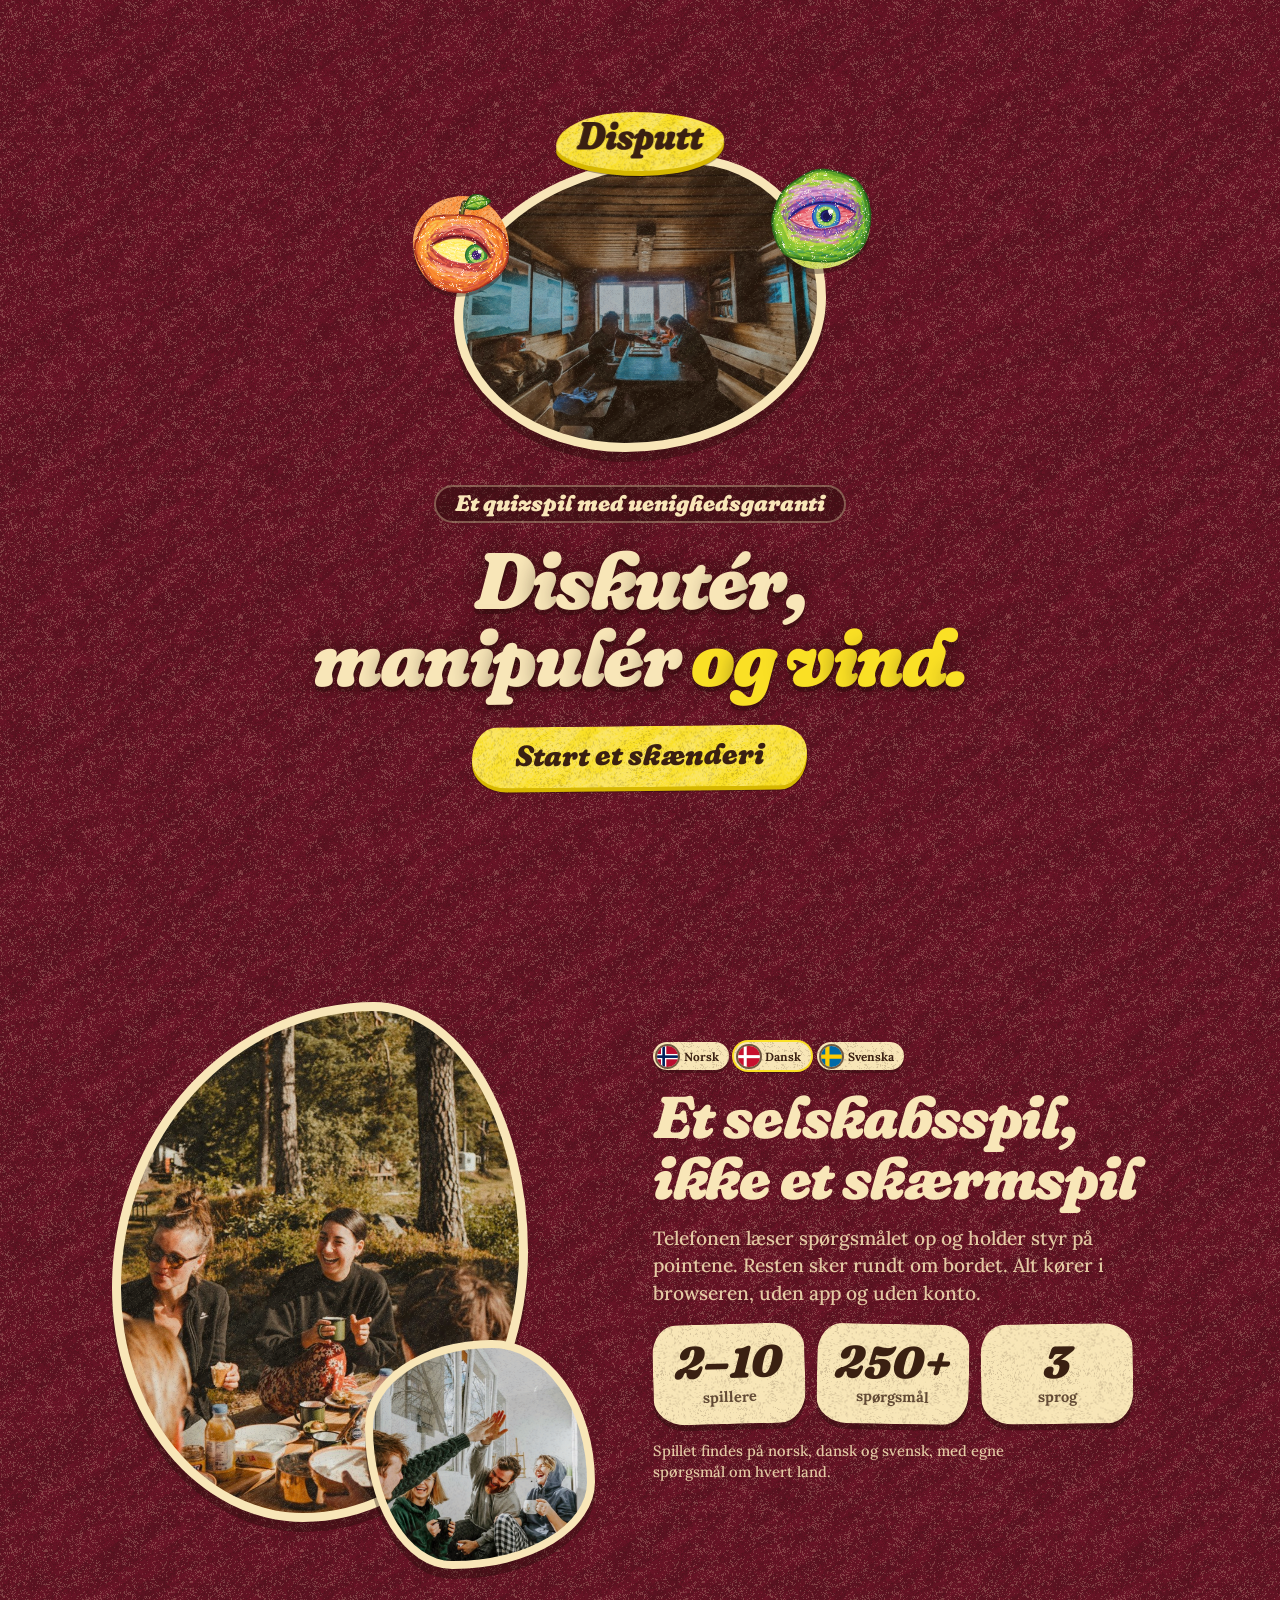
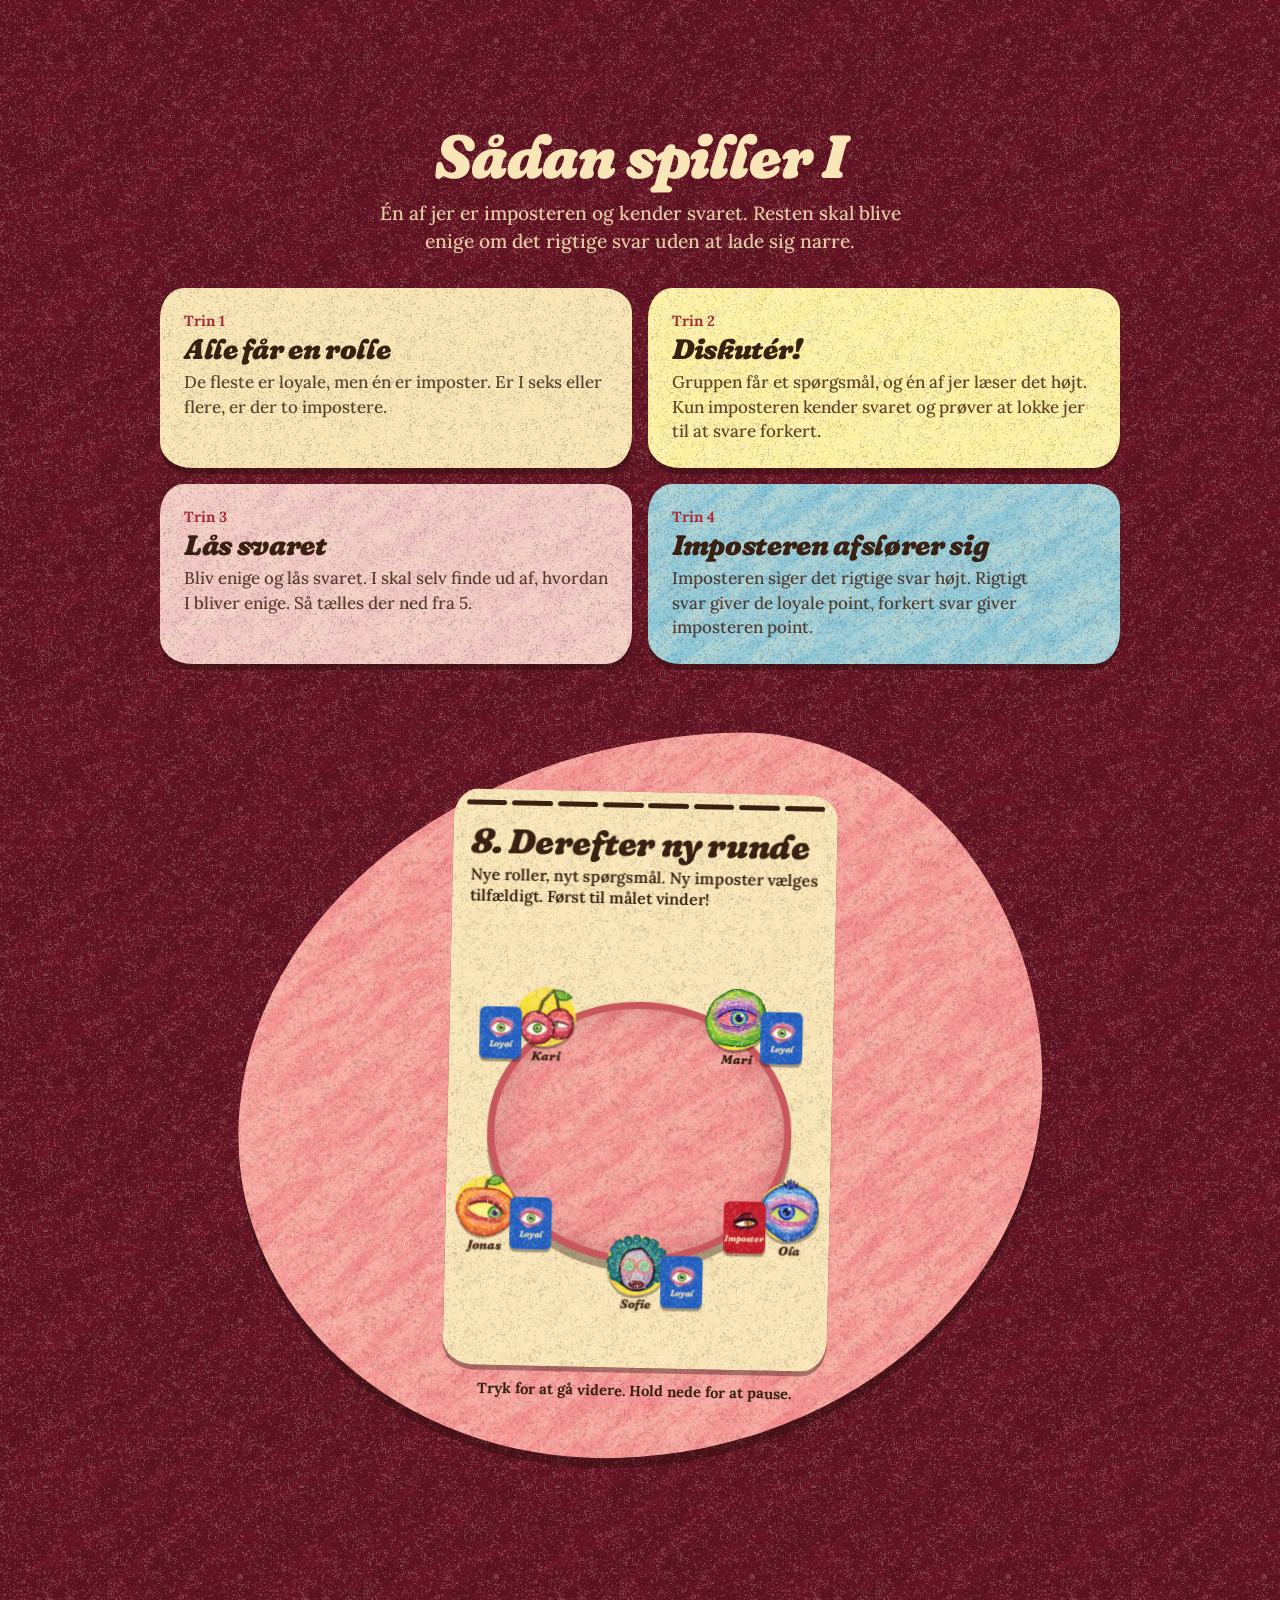
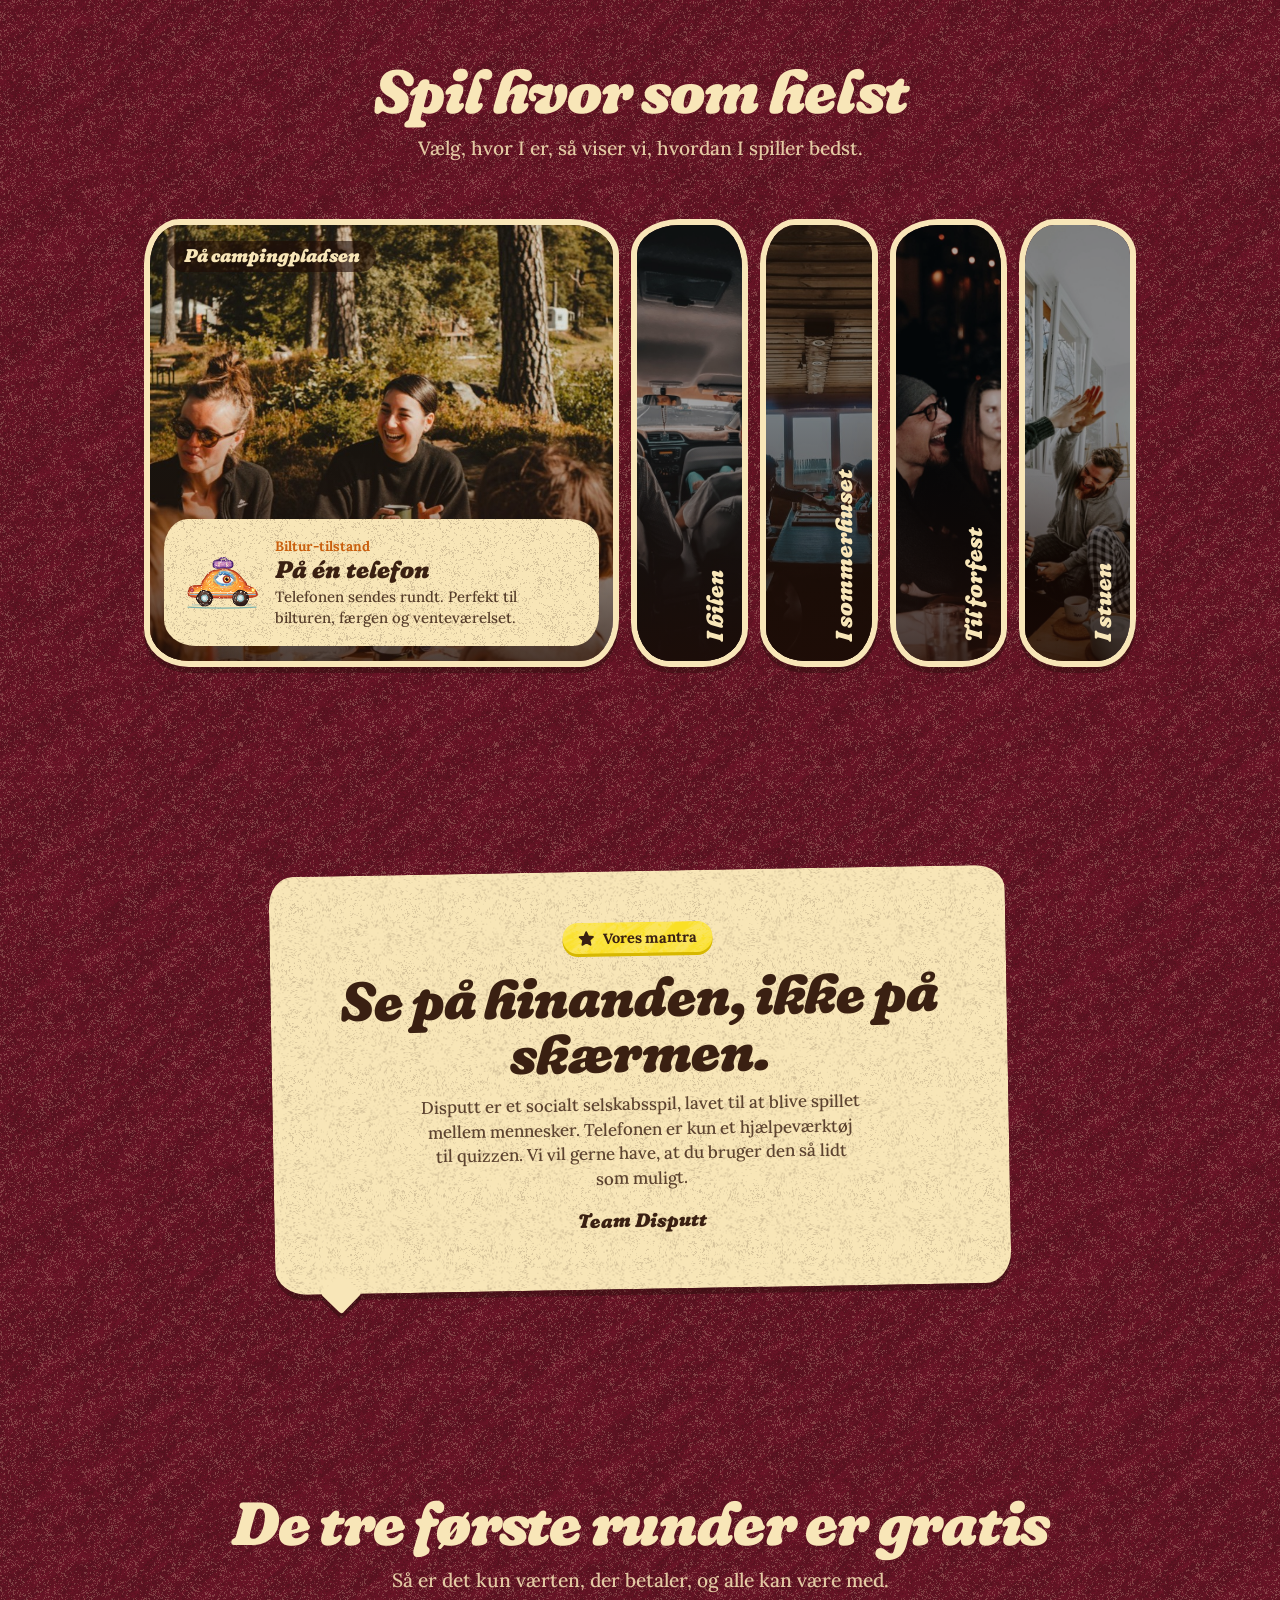
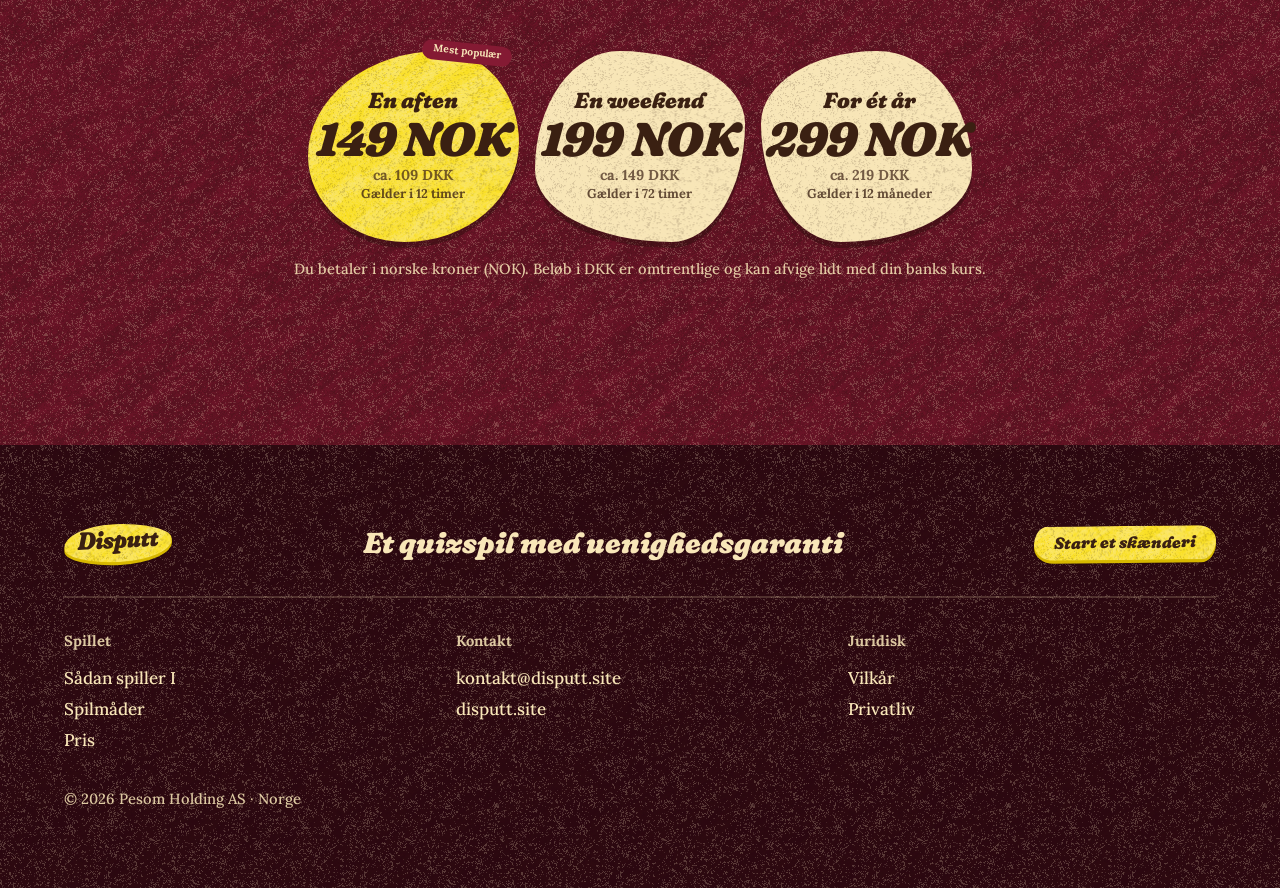
==== commit db3bb0d8: "Ny topp (Plakat): slagordet som pille over overskriften, mer luft rundt en større knapp, pilen fjern" ====
--- a/da/index.html
+++ b/da/index.html
@@ -225,13 +225,12 @@
     </figure>
     <span class="avatar floaty ey e1" style="--tile: var(--orange)" aria-hidden="true"><img src="/assets/avatars/mandarin.svg" alt=""></span>
     <span class="avatar floaty ey e2" style="--tile: var(--lime-light)" aria-hidden="true"><img src="/assets/avatars/lime.svg" alt=""></span>
-    <h1 class="ta" aria-label="Diskutér, manipulér og vind.">Diskutér, manipulér <span class="y">og vind.</span></h1>
-  </div>
+  </div>
+  <p class="tag">Et quizspil med uenighedsgaranti</p>
+  <h1 class="ta" aria-label="Diskutér, manipulér og vind.">Diskutér, manipulér <span class="y">og vind.</span></h1>
   <div class="cta">
     <a class="btn btn--slim" href="https://disputt.site/da/">Start et skænderi</a>
-    <p class="tag">Et quizspil med uenighedsgaranti</p>
-  </div>
-  <a class="cue" href="#om" aria-label="Rul ned">↓</a>
+  </div>
 </header>
 <a class="btn btn--slim sticky-cta" href="https://disputt.site/da/">Start et skænderi</a>
 <main class="v1">
--- a/css/landing.css
+++ b/css/landing.css
@@ -127,3 +127,13 @@
 .langcard .row { display: flex; flex-wrap: wrap; justify-content: center; align-items: center; gap: var(--s-3) var(--s-4); }
 .langcard .no { background: none; border: 0; padding: 0.3rem 0.2rem; font: inherit; font-size: var(--fs-small); font-weight: 800; color: rgb(var(--ink-rgb) / 0.75); text-decoration: underline; text-underline-offset: 0.25em; cursor: pointer; }
 @media (prefers-reduced-motion: reduce) { .langcard { transition: none; } }
+
+/* ---- hero «Plakat» (chosen 2026-11-06): slogan as a pill above the headline, the headline clear of the photo, a big button with air around it ---- */
+body .hero { gap: 0; padding-top: 5.2rem; padding-bottom: 2.6rem; }
+body .stack { --bh: clamp(12rem, 33svh, 23rem); }
+body .hero > .tag { margin-top: 2.1rem; padding: 0.35rem 1.3rem 0.45rem; font-size: clamp(1.05rem, 2.2vw, 1.4rem); border-radius: var(--r-pill); background: rgb(var(--shadow-rgb) / 0.4); box-shadow: inset 0 0 0 2px rgb(var(--cream-rgb) / 0.35); text-shadow: none; }
+body .hero h1 { margin-top: 1.2rem; font-size: clamp(2.5rem, 6.4vw, 5rem); }
+body .hero .cta { margin-top: 1.9rem; }
+body .hero .btn--slim { min-height: 3.8rem; padding: 0.45rem 2.7rem 0.55rem; font-size: 1.8rem; }
+@media (max-width: 40rem) { body .stack { --bh: min(32svh, 62vw); } body .hero > .tag { margin-top: 1.7rem; font-size: 0.98rem; white-space: normal; } body .hero h1 { margin-top: 1rem; } }
+@media (max-width: 24rem) { body .hero .btn--slim { padding: 0.4rem 1.6rem 0.5rem; font-size: 1.5rem; } body .hero > .tag { font-size: 0.88rem; padding-inline: 1rem; } }
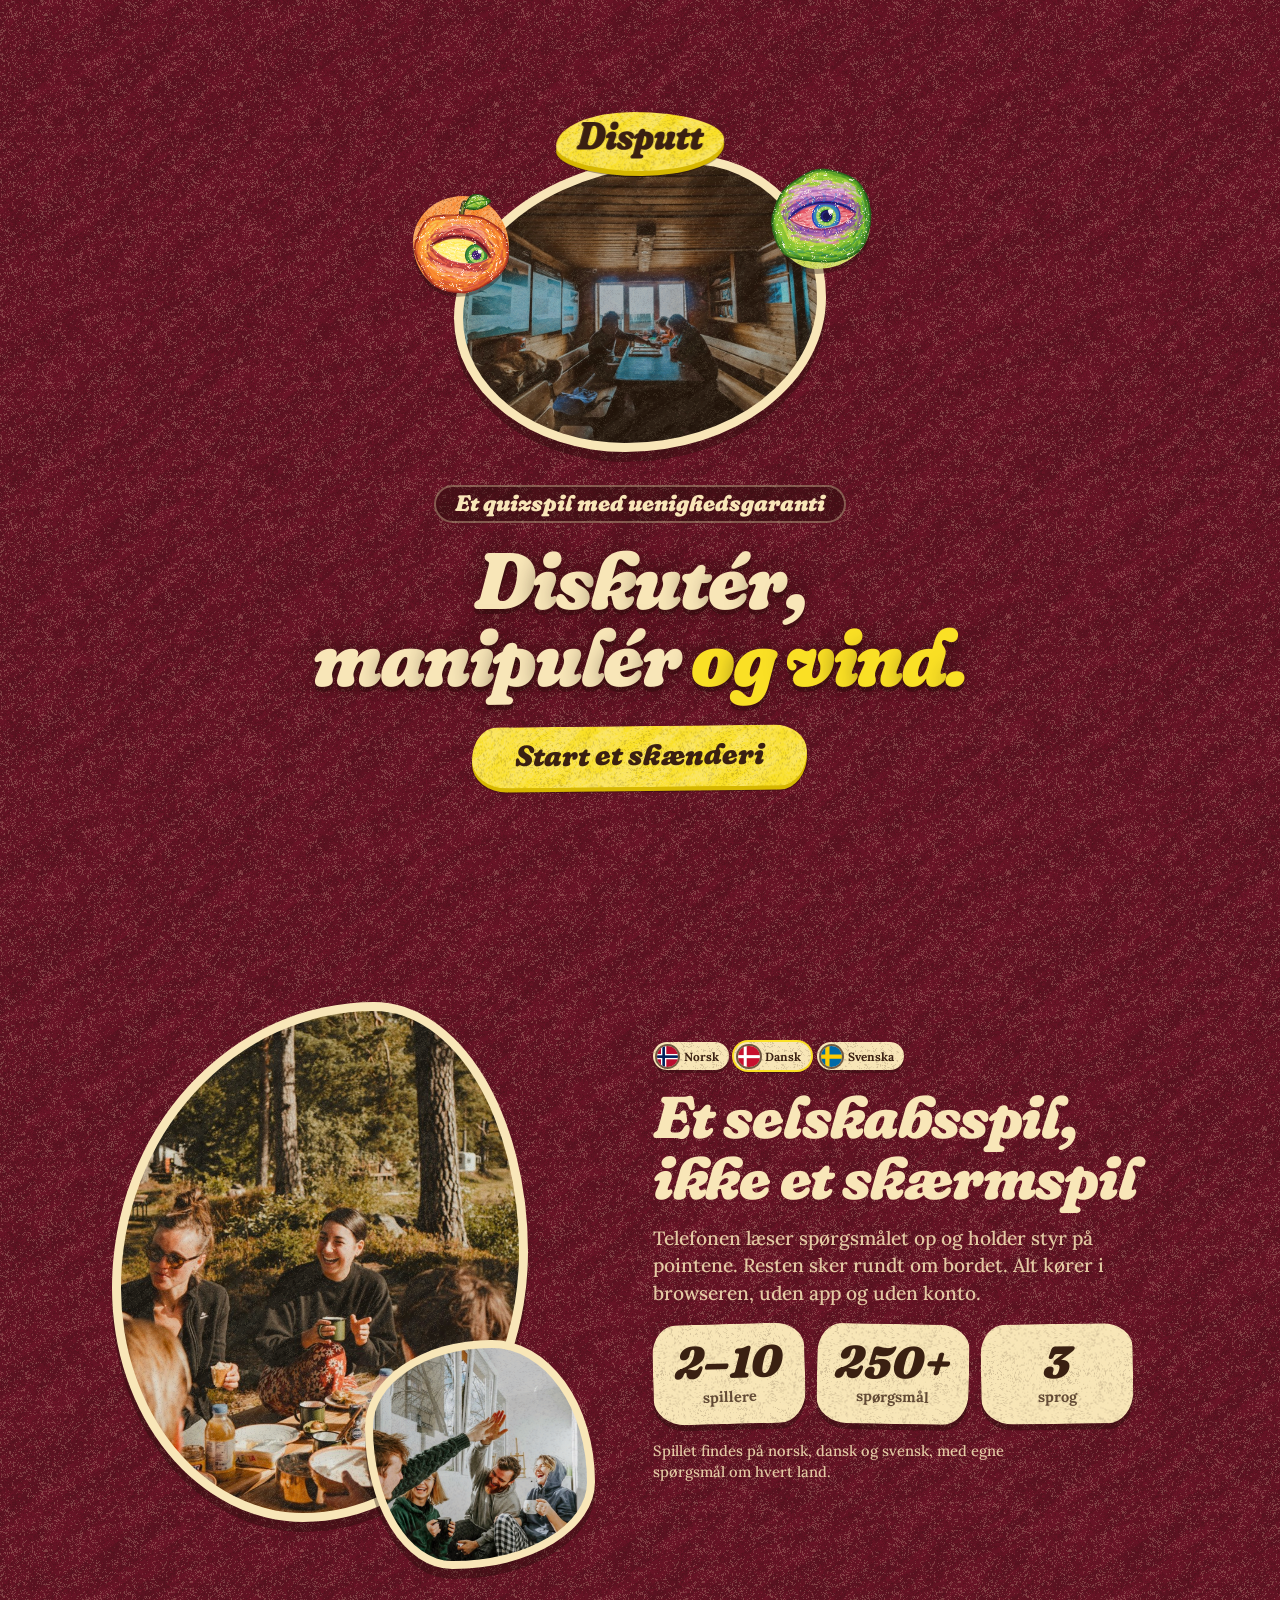
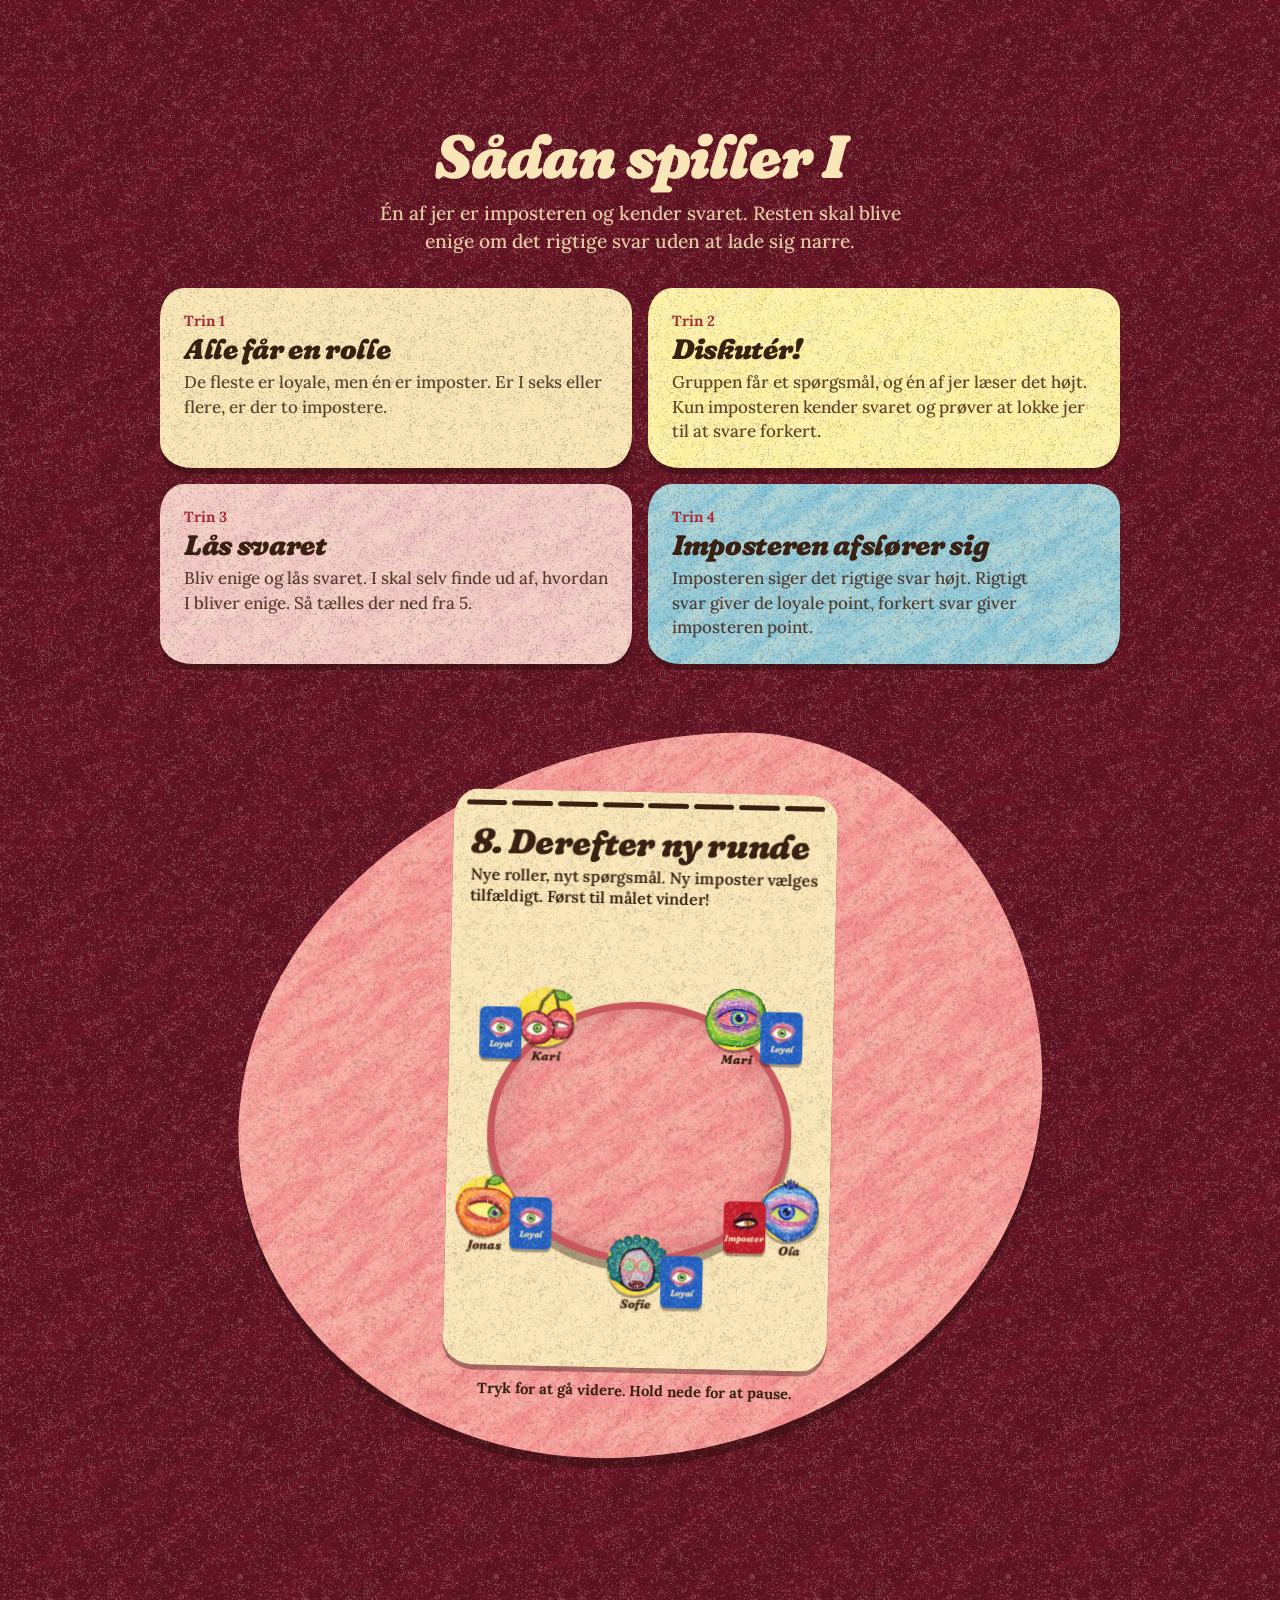
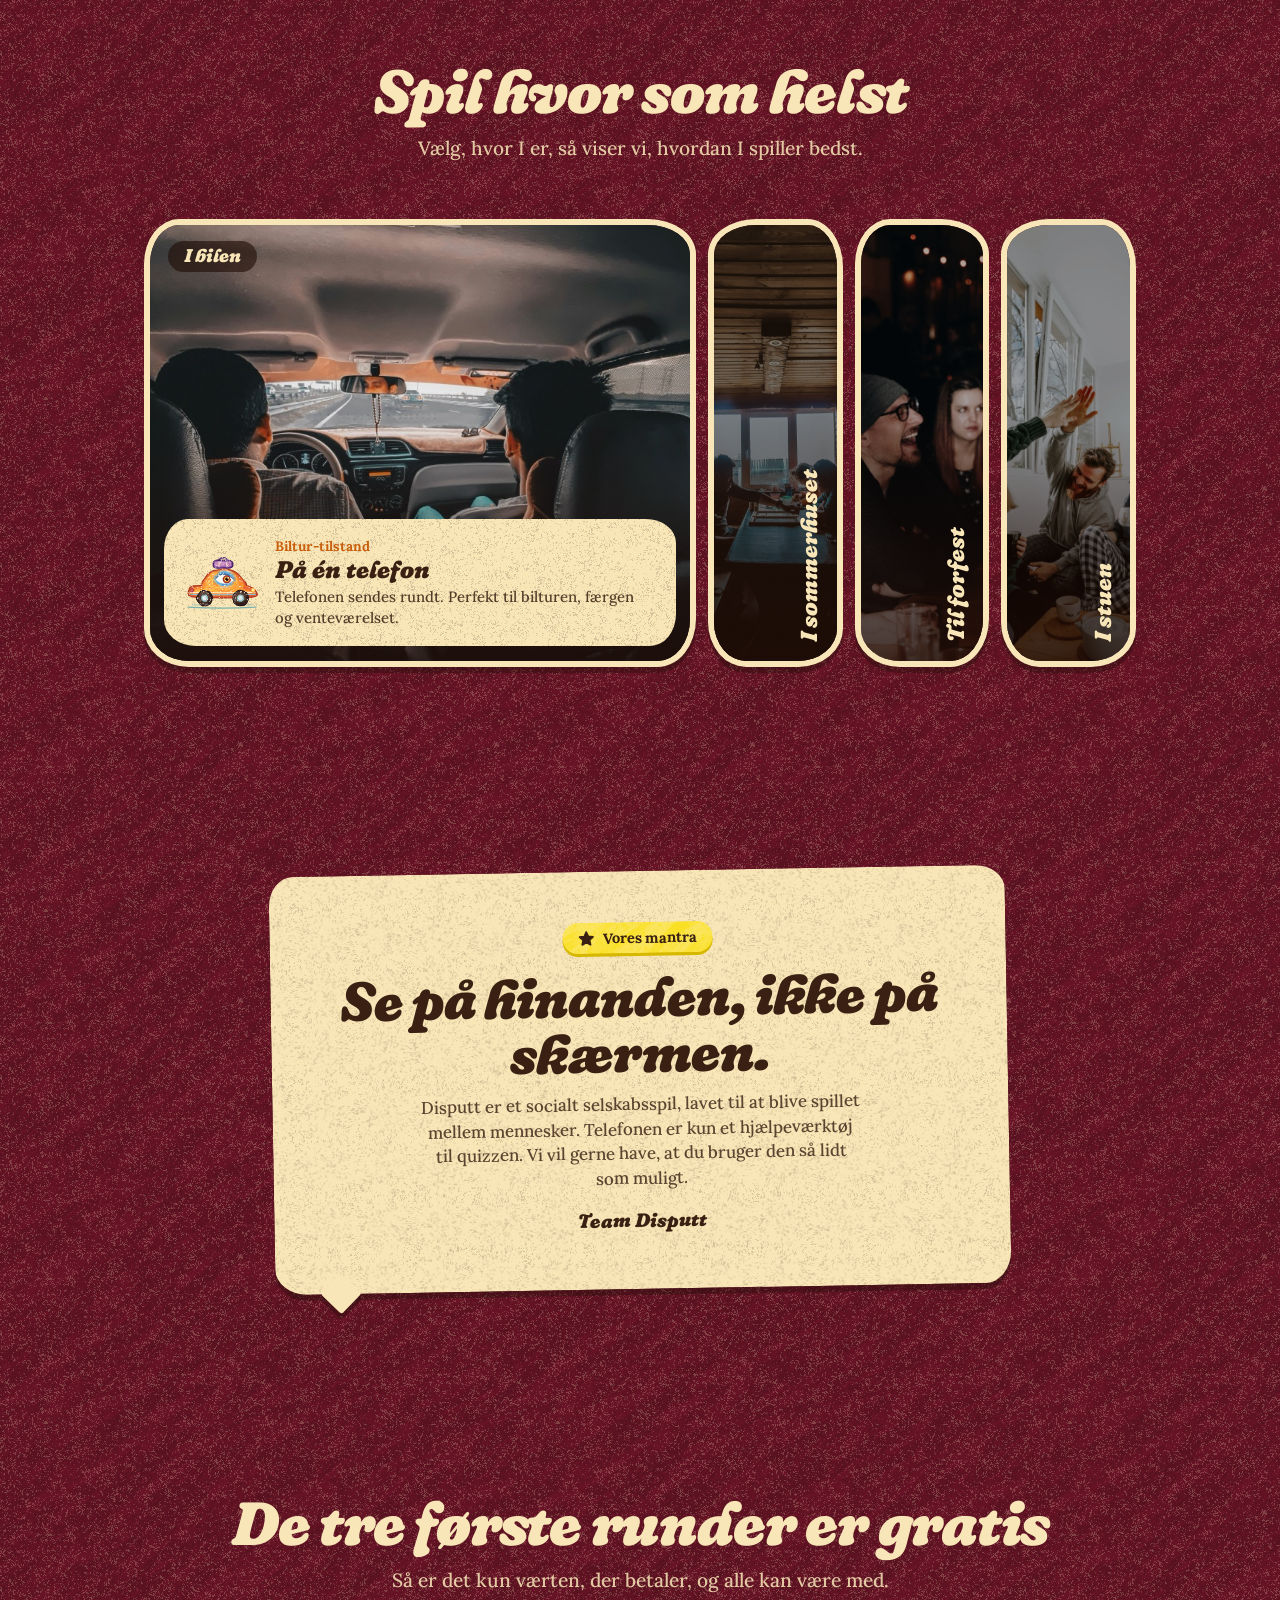
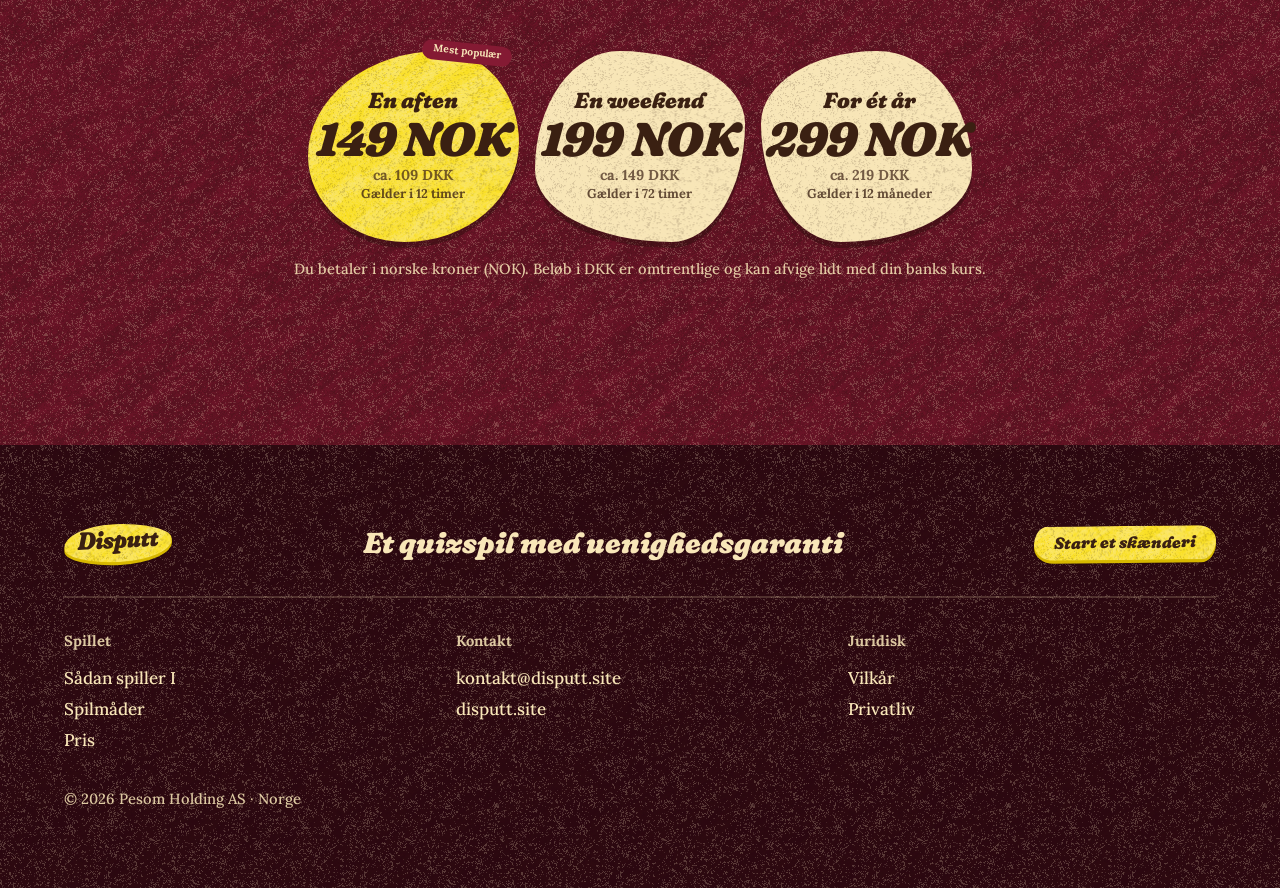
==== commit 7fc0808a: "«På campingen» fjernet fra «Spill hvor som helst» (nå fire bilder, bilen først) Co-Authored-By: Clau" ====
--- a/da/index.html
+++ b/da/index.html
@@ -241,7 +241,7 @@
 
 <section id="slik" class="sec"><div class="wrap mid"><div class="slik-head"><h2 class="h2">Sådan spiller I</h2><p class="lead rv">Én af jer er imposteren og kender svaret. Resten skal blive enige om det rigtige svar uden at lade sig narre.</p></div><ol class="steps4"><li class="rv" style="--d:0.0s"><span class="n">Trin 1</span><div><h3>Alle får en rolle</h3><p>De fleste er loyale, men én er imposter. Er I seks eller flere, er der to impostere.</p></div></li><li class="rv" style="--d:0.08s"><span class="n">Trin 2</span><div><h3>Diskutér!</h3><p>Gruppen får et spørgsmål, og én af jer læser det højt. Kun imposteren kender svaret og prøver at lokke jer til at svare forkert.</p></div></li><li class="rv" style="--d:0.16s"><span class="n">Trin 3</span><div><h3>Lås svaret</h3><p>Bliv enige og lås svaret. I skal selv finde ud af, hvordan I bliver enige. Så tælles der ned fra 5.</p></div></li><li class="rv" style="--d:0.24s"><span class="n">Trin 4</span><div><h3>Imposteren afslører sig</h3><p>Imposteren siger det rigtige svar højt. Rigtigt svar giver de loyale point, forkert svar giver imposteren point.</p></div></li></ol><div class="spot below rv"><div class="story-col"><div id="rules" aria-label="Sådan spiller I" translate="no"></div><p class="story-hint"><span>Tryk for at gå videre.</span> <span>Hold nede for at pause.</span></p></div></div></div></section>
 
-<section id="maater" class="sec"><div class="wrap"><div class="sec-head center"><h2 class="h2">Spil hvor som helst</h2><p class="lead rv">Vælg, hvor I er, så viser vi, hvordan I spiller bedst.</p></div><div class="p4 rv" translate="no"><button class="p4-p" type="button" aria-expanded="true"><img src="/img/camping.jpg" alt="" style="object-position:50% 52%"><span class="cap">På campingpladsen</span><span class="cap2" aria-hidden="true">På campingpladsen</span><span class="p4-t"><img src="/assets/art/bil.svg" alt=""><span><span class="k">Biltur-tilstand</span><b>På én telefon</b><span class="p">Telefonen sendes rundt. Perfekt til bilturen, færgen og venteværelset.</span></span></span></button><button class="p4-p" type="button" aria-expanded="false"><img src="/img/bil.jpg" alt="" style="object-position:50% 45%"><span class="cap">I bilen</span><span class="cap2" aria-hidden="true">I bilen</span><span class="p4-t"><img src="/assets/art/bil.svg" alt=""><span><span class="k">Biltur-tilstand</span><b>På én telefon</b><span class="p">Telefonen sendes rundt. Perfekt til bilturen, færgen og venteværelset.</span></span></span></button><button class="p4-p" type="button" aria-expanded="false"><img src="/img/hytta.jpg" alt="" style="object-position:52% 62%"><span class="cap">I sommerhuset</span><span class="cap2" aria-hidden="true">I sommerhuset</span><span class="p4-t"><img src="/assets/art/hytte.svg" alt=""><span><span class="k">Sommerhus-tilstand</span><b>På hver sin telefon</b><span class="p">Alle deltager fra deres egen telefon med en kode eller QR-kode. Perfekt til sommerhuset og forfesten.</span></span></span></button><button class="p4-p" type="button" aria-expanded="false"><img src="/img/vors.jpg" alt="" style="object-position:38% 40%"><span class="cap">Til forfest</span><span class="cap2" aria-hidden="true">Til forfest</span><span class="p4-t"><img src="/assets/art/hytte.svg" alt=""><span><span class="k">Sommerhus-tilstand</span><b>På hver sin telefon</b><span class="p">Alle deltager fra deres egen telefon med en kode eller QR-kode. Perfekt til sommerhuset og forfesten.</span></span></span></button><button class="p4-p" type="button" aria-expanded="false"><img src="/img/stue.jpg" alt="" style="object-position:55% 52%"><span class="cap">I stuen</span><span class="cap2" aria-hidden="true">I stuen</span><span class="p4-t"><img src="/assets/art/bil.svg" alt=""><span><span class="k">Biltur-tilstand</span><b>På én telefon</b><span class="p">Telefonen sendes rundt. Perfekt til bilturen, færgen og venteværelset.</span></span></span></button></div></div></section>
+<section id="maater" class="sec"><div class="wrap"><div class="sec-head center"><h2 class="h2">Spil hvor som helst</h2><p class="lead rv">Vælg, hvor I er, så viser vi, hvordan I spiller bedst.</p></div><div class="p4 rv" translate="no"><button class="p4-p" type="button" aria-expanded="true"><img src="/img/bil.jpg" alt="" style="object-position:50% 45%"><span class="cap">I bilen</span><span class="cap2" aria-hidden="true">I bilen</span><span class="p4-t"><img src="/assets/art/bil.svg" alt=""><span><span class="k">Biltur-tilstand</span><b>På én telefon</b><span class="p">Telefonen sendes rundt. Perfekt til bilturen, færgen og venteværelset.</span></span></span></button><button class="p4-p" type="button" aria-expanded="false"><img src="/img/hytta.jpg" alt="" style="object-position:52% 62%"><span class="cap">I sommerhuset</span><span class="cap2" aria-hidden="true">I sommerhuset</span><span class="p4-t"><img src="/assets/art/hytte.svg" alt=""><span><span class="k">Sommerhus-tilstand</span><b>På hver sin telefon</b><span class="p">Alle deltager fra deres egen telefon med en kode eller QR-kode. Perfekt til sommerhuset og forfesten.</span></span></span></button><button class="p4-p" type="button" aria-expanded="false"><img src="/img/vors.jpg" alt="" style="object-position:38% 40%"><span class="cap">Til forfest</span><span class="cap2" aria-hidden="true">Til forfest</span><span class="p4-t"><img src="/assets/art/hytte.svg" alt=""><span><span class="k">Sommerhus-tilstand</span><b>På hver sin telefon</b><span class="p">Alle deltager fra deres egen telefon med en kode eller QR-kode. Perfekt til sommerhuset og forfesten.</span></span></span></button><button class="p4-p" type="button" aria-expanded="false"><img src="/img/stue.jpg" alt="" style="object-position:55% 52%"><span class="cap">I stuen</span><span class="cap2" aria-hidden="true">I stuen</span><span class="p4-t"><img src="/assets/art/bil.svg" alt=""><span><span class="k">Biltur-tilstand</span><b>På én telefon</b><span class="p">Telefonen sendes rundt. Perfekt til bilturen, færgen og venteværelset.</span></span></span></button></div></div></section>
 
 <section id="mantra" class="sec"><div class="wrap narrow">
   <figure class="mantra card card--paper rv">
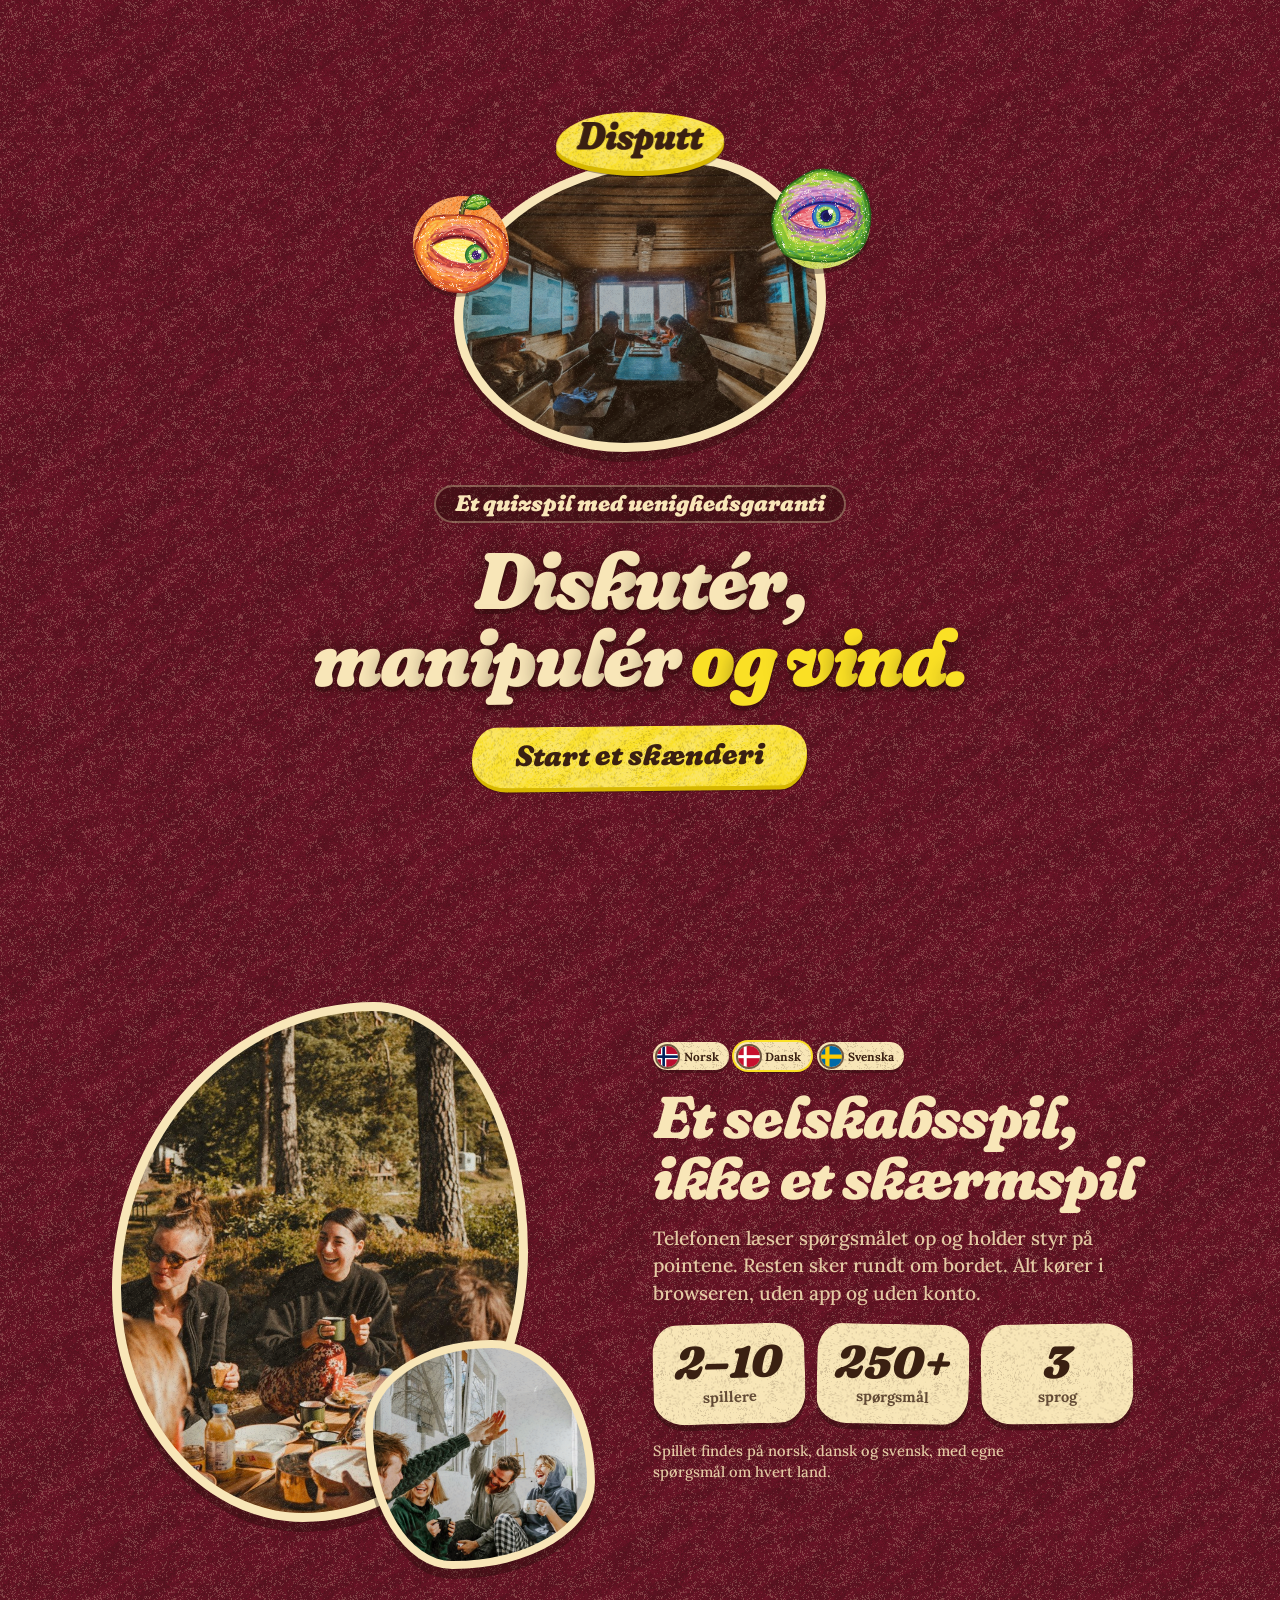
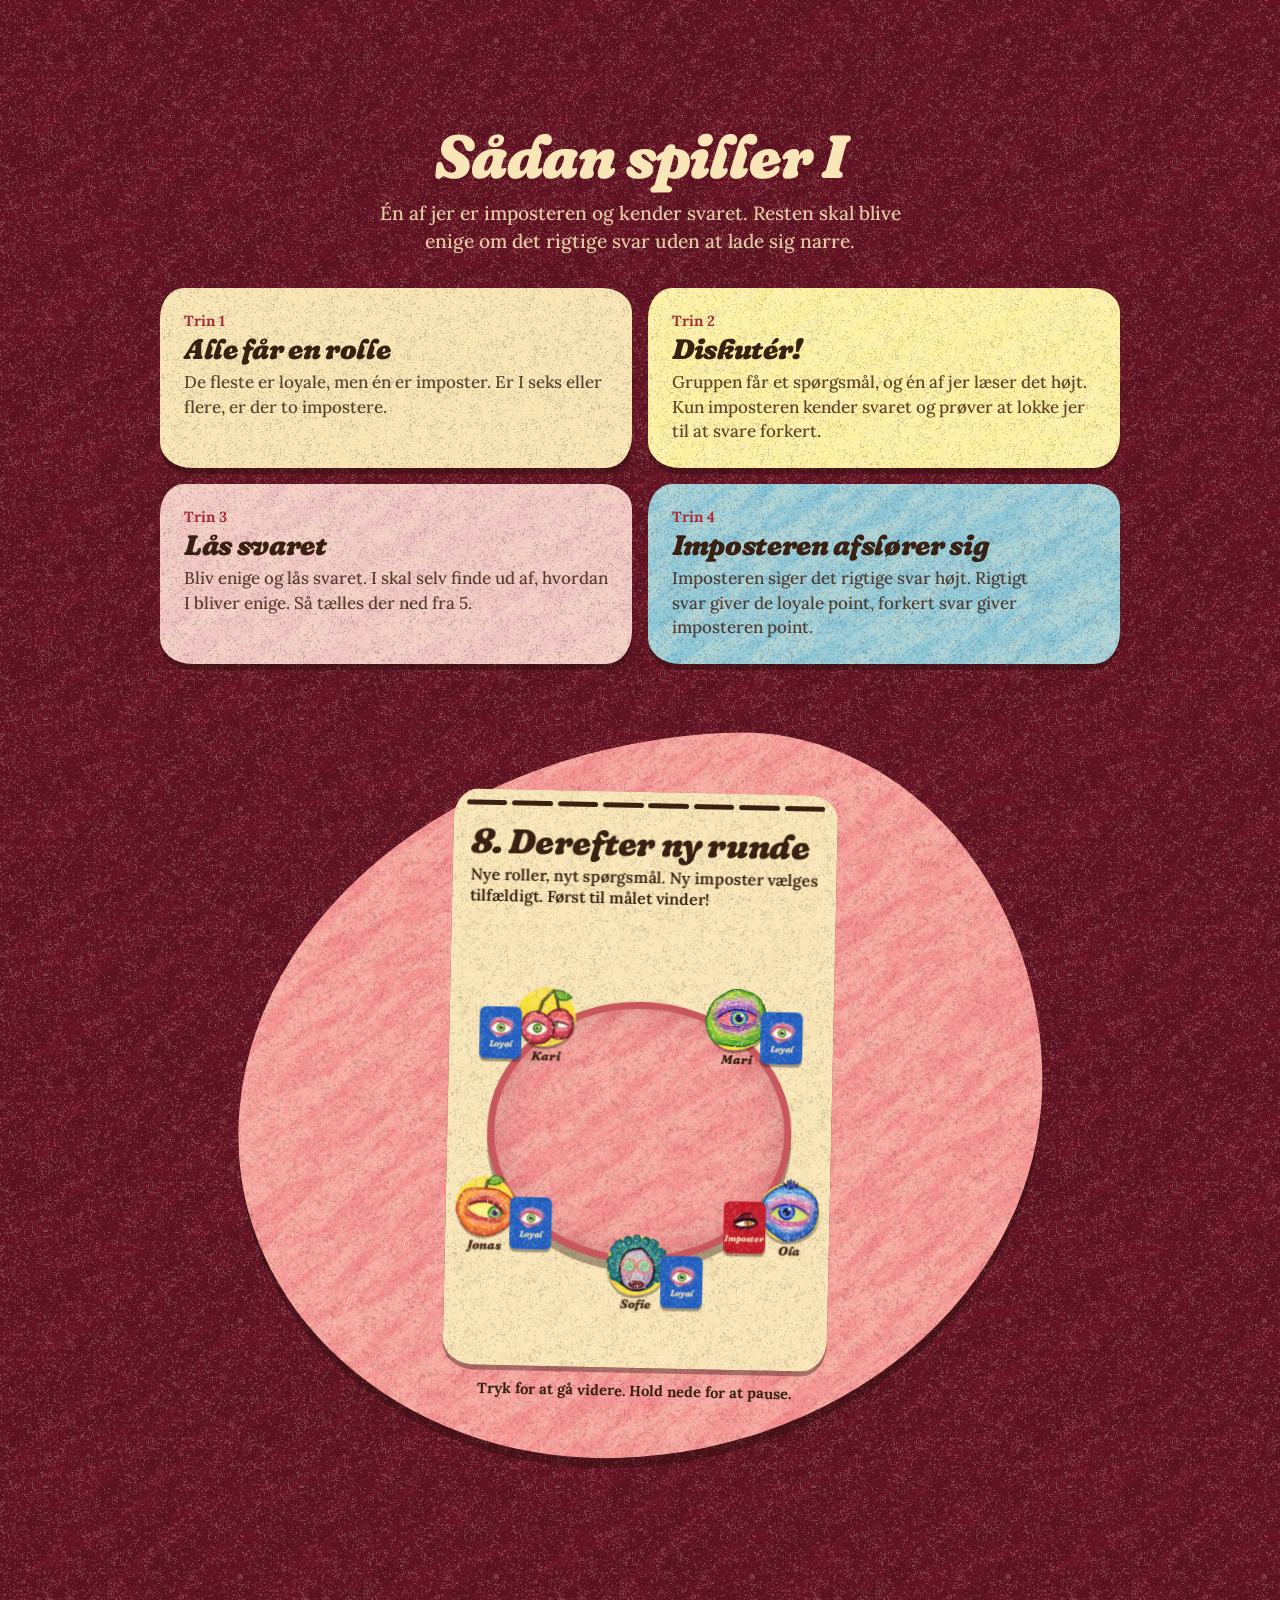
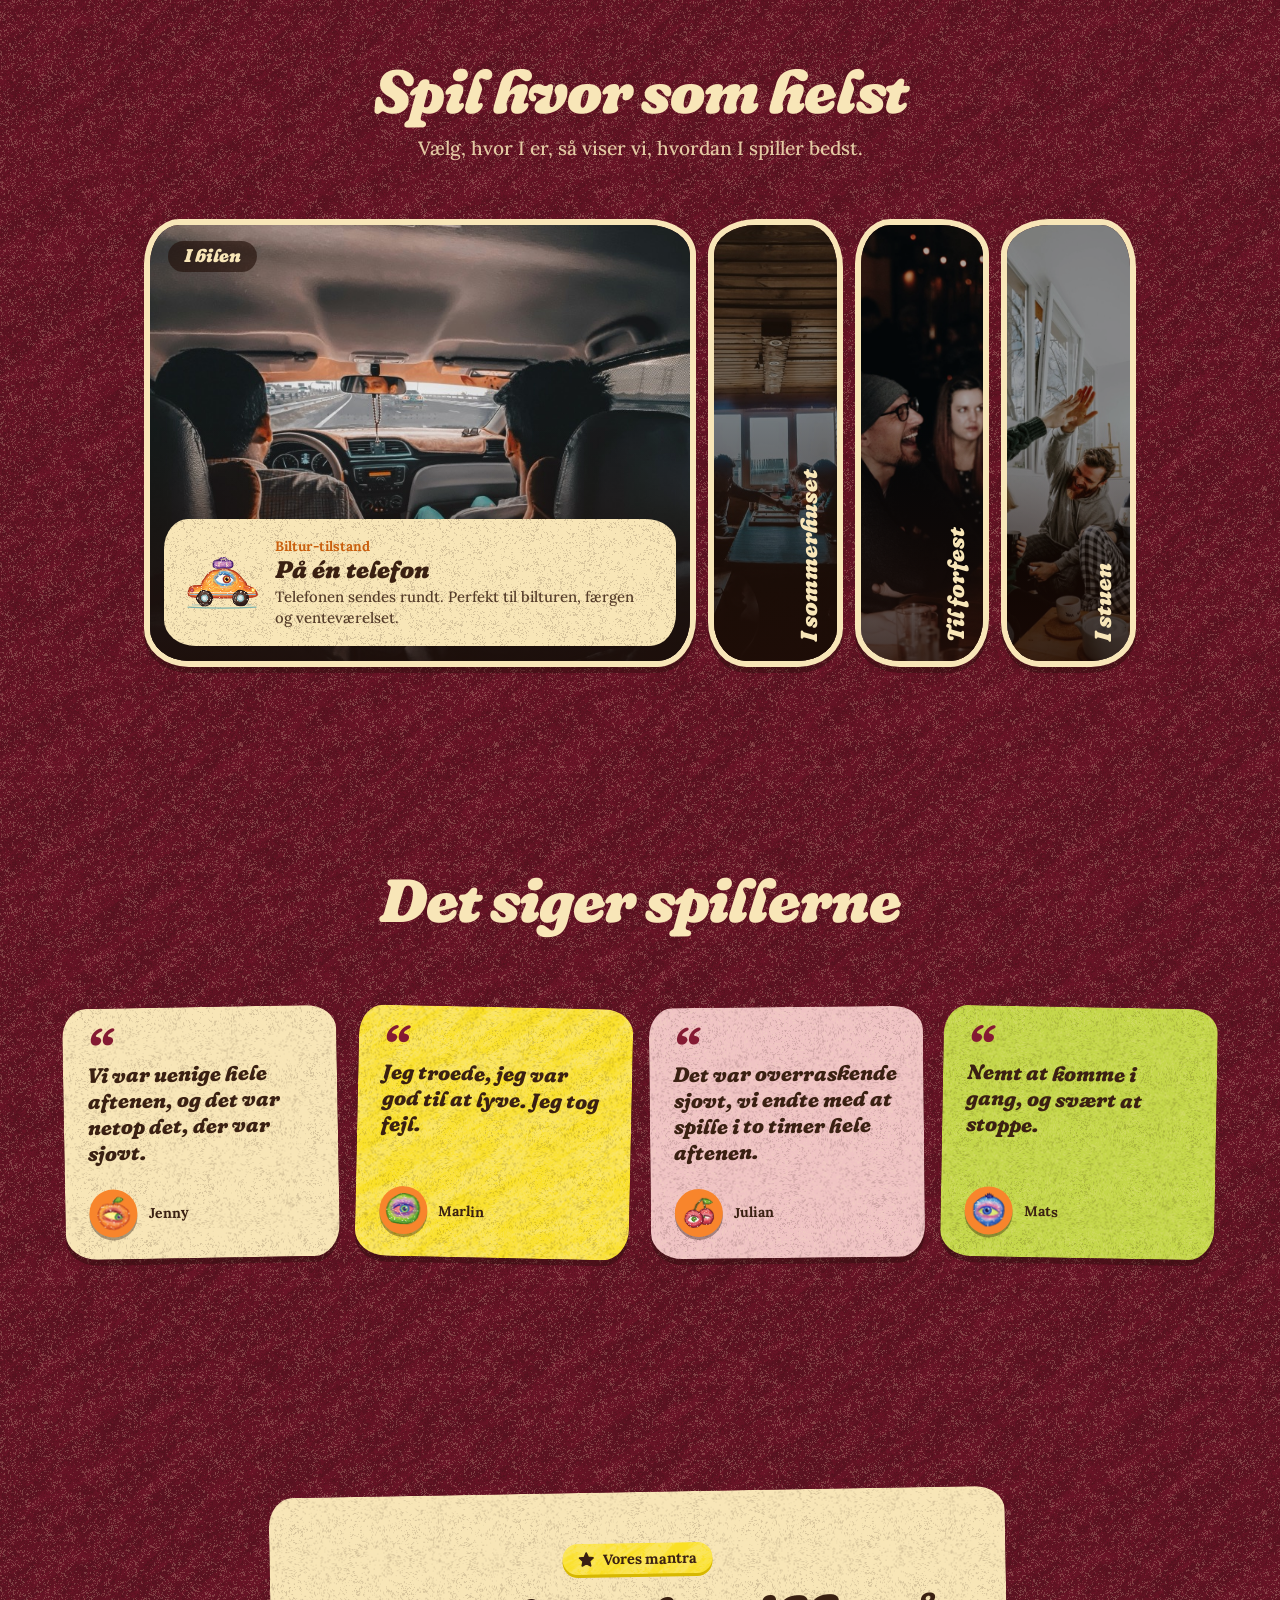
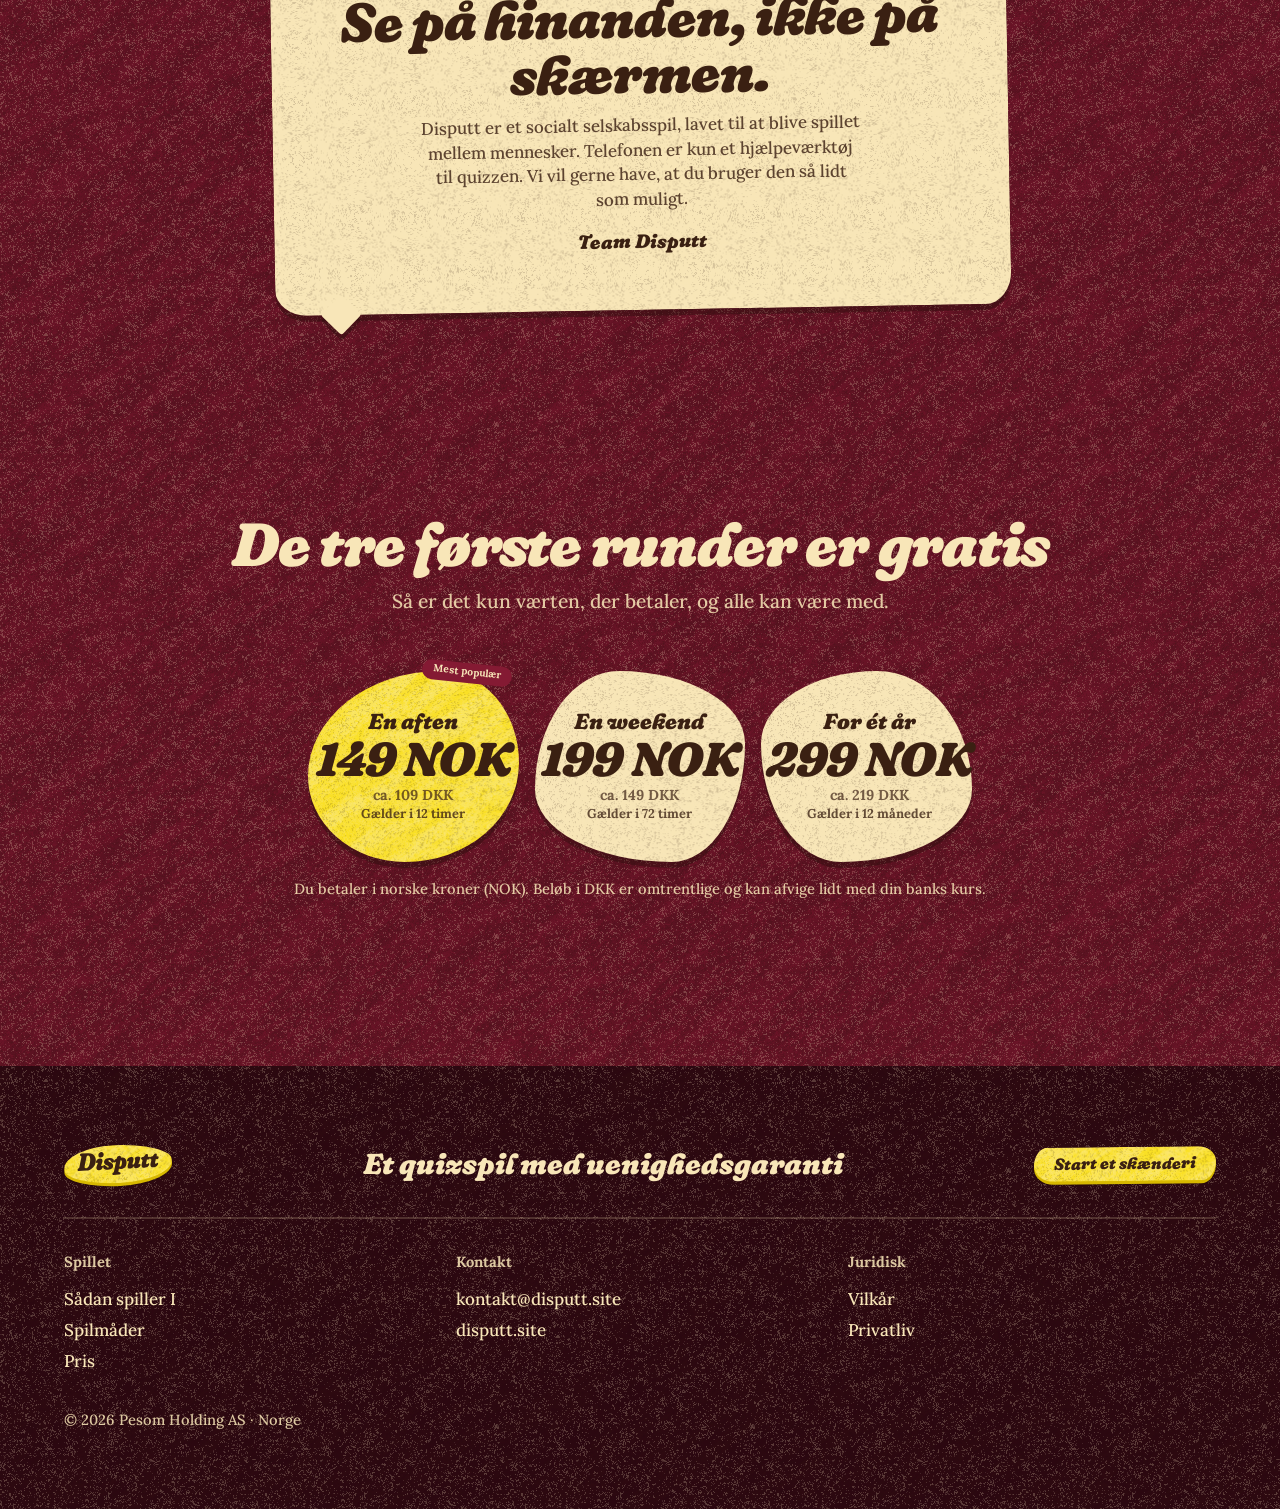
==== commit a8d8802f: "Sitat-seksjonen også på dansk og svensk (oversatte sitater, samme fire personer) Co-Authored-By: Cla" ====
--- a/da/index.html
+++ b/da/index.html
@@ -213,6 +213,21 @@
 }
 @media (prefers-reduced-motion: reduce) { .p4-p, .p4-p > img, .p4-t, .p4-p .cap2 { transition: none; } }
 
+.qav { display: inline-grid; place-items: center; width: 3rem; height: 3rem; border-radius: 50%; background: var(--orange); box-shadow: var(--shadow-1); flex: none; }
+.qav img { width: 78%; }
+.q3 { display: flex; gap: 1.2rem; overflow-x: auto; scroll-snap-type: x mandatory; padding: 1.2rem var(--pad) 1.8rem; margin-inline: calc(var(--pad) * -1); scrollbar-width: none; }
+.q3::-webkit-scrollbar { display: none; }
+.q3-c { flex: 0 0 min(80%, 21rem); scroll-snap-align: center; display: grid; align-content: space-between; gap: 1.4rem; min-height: 15rem; margin: 0; padding: 1.6rem 1.5rem 1.4rem; color: var(--ink); background: var(--tex-grain), var(--cream); border-radius: var(--r-card); box-shadow: var(--shadow-2); rotate: -1deg; }
+.q3-c:nth-child(2) { background: var(--tex-grain), var(--tex-light), var(--yellow); rotate: 1.2deg; }
+.q3-c:nth-child(3) { background: var(--tex-grain), var(--pink-pale); rotate: -0.6deg; }
+.q3-c:nth-child(4) { background: var(--tex-grain), var(--lime-light); rotate: 1deg; }
+.q3-q { margin: 0; font-family: var(--font-display); font-weight: 800; font-size: 1.3rem; line-height: 1.25; }
+.q3-q::before { content: '\201C'; display: block; font-size: 3rem; line-height: 0.6; color: var(--burgundy-600); }
+.q3-by { display: flex; align-items: center; gap: 0.7rem; font-size: 0.88rem; }
+.q3-by b { display: block; }
+.eks { margin: 1.6rem auto 0; max-width: 34rem; text-align: center; font-size: 0.85rem; font-weight: 700; color: rgb(var(--cream-rgb) / 0.6); }
+@media (min-width: 62rem) { .q3 { justify-content: center; overflow: visible; } .q3-c { flex: 1 1 0; } }
+
 .cards2 { display: grid; grid-template-columns: 1fr 1fr; gap: var(--s-5); } @media (max-width: 52rem) { .cards2 { grid-template-columns: 1fr; } }
 </style>
 </head>
@@ -243,6 +258,8 @@
 
 <section id="maater" class="sec"><div class="wrap"><div class="sec-head center"><h2 class="h2">Spil hvor som helst</h2><p class="lead rv">Vælg, hvor I er, så viser vi, hvordan I spiller bedst.</p></div><div class="p4 rv" translate="no"><button class="p4-p" type="button" aria-expanded="true"><img src="/img/bil.jpg" alt="" style="object-position:50% 45%"><span class="cap">I bilen</span><span class="cap2" aria-hidden="true">I bilen</span><span class="p4-t"><img src="/assets/art/bil.svg" alt=""><span><span class="k">Biltur-tilstand</span><b>På én telefon</b><span class="p">Telefonen sendes rundt. Perfekt til bilturen, færgen og venteværelset.</span></span></span></button><button class="p4-p" type="button" aria-expanded="false"><img src="/img/hytta.jpg" alt="" style="object-position:52% 62%"><span class="cap">I sommerhuset</span><span class="cap2" aria-hidden="true">I sommerhuset</span><span class="p4-t"><img src="/assets/art/hytte.svg" alt=""><span><span class="k">Sommerhus-tilstand</span><b>På hver sin telefon</b><span class="p">Alle deltager fra deres egen telefon med en kode eller QR-kode. Perfekt til sommerhuset og forfesten.</span></span></span></button><button class="p4-p" type="button" aria-expanded="false"><img src="/img/vors.jpg" alt="" style="object-position:38% 40%"><span class="cap">Til forfest</span><span class="cap2" aria-hidden="true">Til forfest</span><span class="p4-t"><img src="/assets/art/hytte.svg" alt=""><span><span class="k">Sommerhus-tilstand</span><b>På hver sin telefon</b><span class="p">Alle deltager fra deres egen telefon med en kode eller QR-kode. Perfekt til sommerhuset og forfesten.</span></span></span></button><button class="p4-p" type="button" aria-expanded="false"><img src="/img/stue.jpg" alt="" style="object-position:55% 52%"><span class="cap">I stuen</span><span class="cap2" aria-hidden="true">I stuen</span><span class="p4-t"><img src="/assets/art/bil.svg" alt=""><span><span class="k">Biltur-tilstand</span><b>På én telefon</b><span class="p">Telefonen sendes rundt. Perfekt til bilturen, færgen og venteværelset.</span></span></span></button></div></div></section>
 
+<section id="sitater" class="sec"><div class="wrap"><div class="sec-head center"><h2 class="h2" id="sitater-h">Det siger spillerne</h2></div><div class="q3 rv" role="region" aria-labelledby="sitater-h" tabindex="0"><figure class="q3-c"><blockquote class="q3-q">Vi var uenige hele aftenen, og det var netop det, der var sjovt.</blockquote><figcaption class="q3-by"><span class="qav"><img src="/assets/avatars/mandarin.svg" alt=""></span><span><b>Jenny</b></span></figcaption></figure><figure class="q3-c"><blockquote class="q3-q">Jeg troede, jeg var god til at lyve. Jeg tog fejl.</blockquote><figcaption class="q3-by"><span class="qav"><img src="/assets/avatars/lime.svg" alt=""></span><span><b>Marlin</b></span></figcaption></figure><figure class="q3-c"><blockquote class="q3-q">Det var overraskende sjovt, vi endte med at spille i to timer hele aftenen.</blockquote><figcaption class="q3-by"><span class="qav"><img src="/assets/avatars/kirsebaer.svg" alt=""></span><span><b>Julian</b></span></figcaption></figure><figure class="q3-c"><blockquote class="q3-q">Nemt at komme i gang, og svært at stoppe.</blockquote><figcaption class="q3-by"><span class="qav"><img src="/assets/avatars/blabaer.svg" alt=""></span><span><b>Mats</b></span></figcaption></figure></div></div></section>
+
 <section id="mantra" class="sec"><div class="wrap narrow">
   <figure class="mantra card card--paper rv">
     <span class="mchip"><svg viewBox="0 0 24 24" aria-hidden="true"><path d="M12 3L14.65 8.96L21.13 9.63L16.28 13.99L17.64 20.37L12 17.1L6.36 20.37L7.72 13.99L2.87 9.63L9.35 8.96Z" fill="currentColor" stroke="currentColor" stroke-width="2.4" stroke-linejoin="round"/></svg>Vores mantra</span>
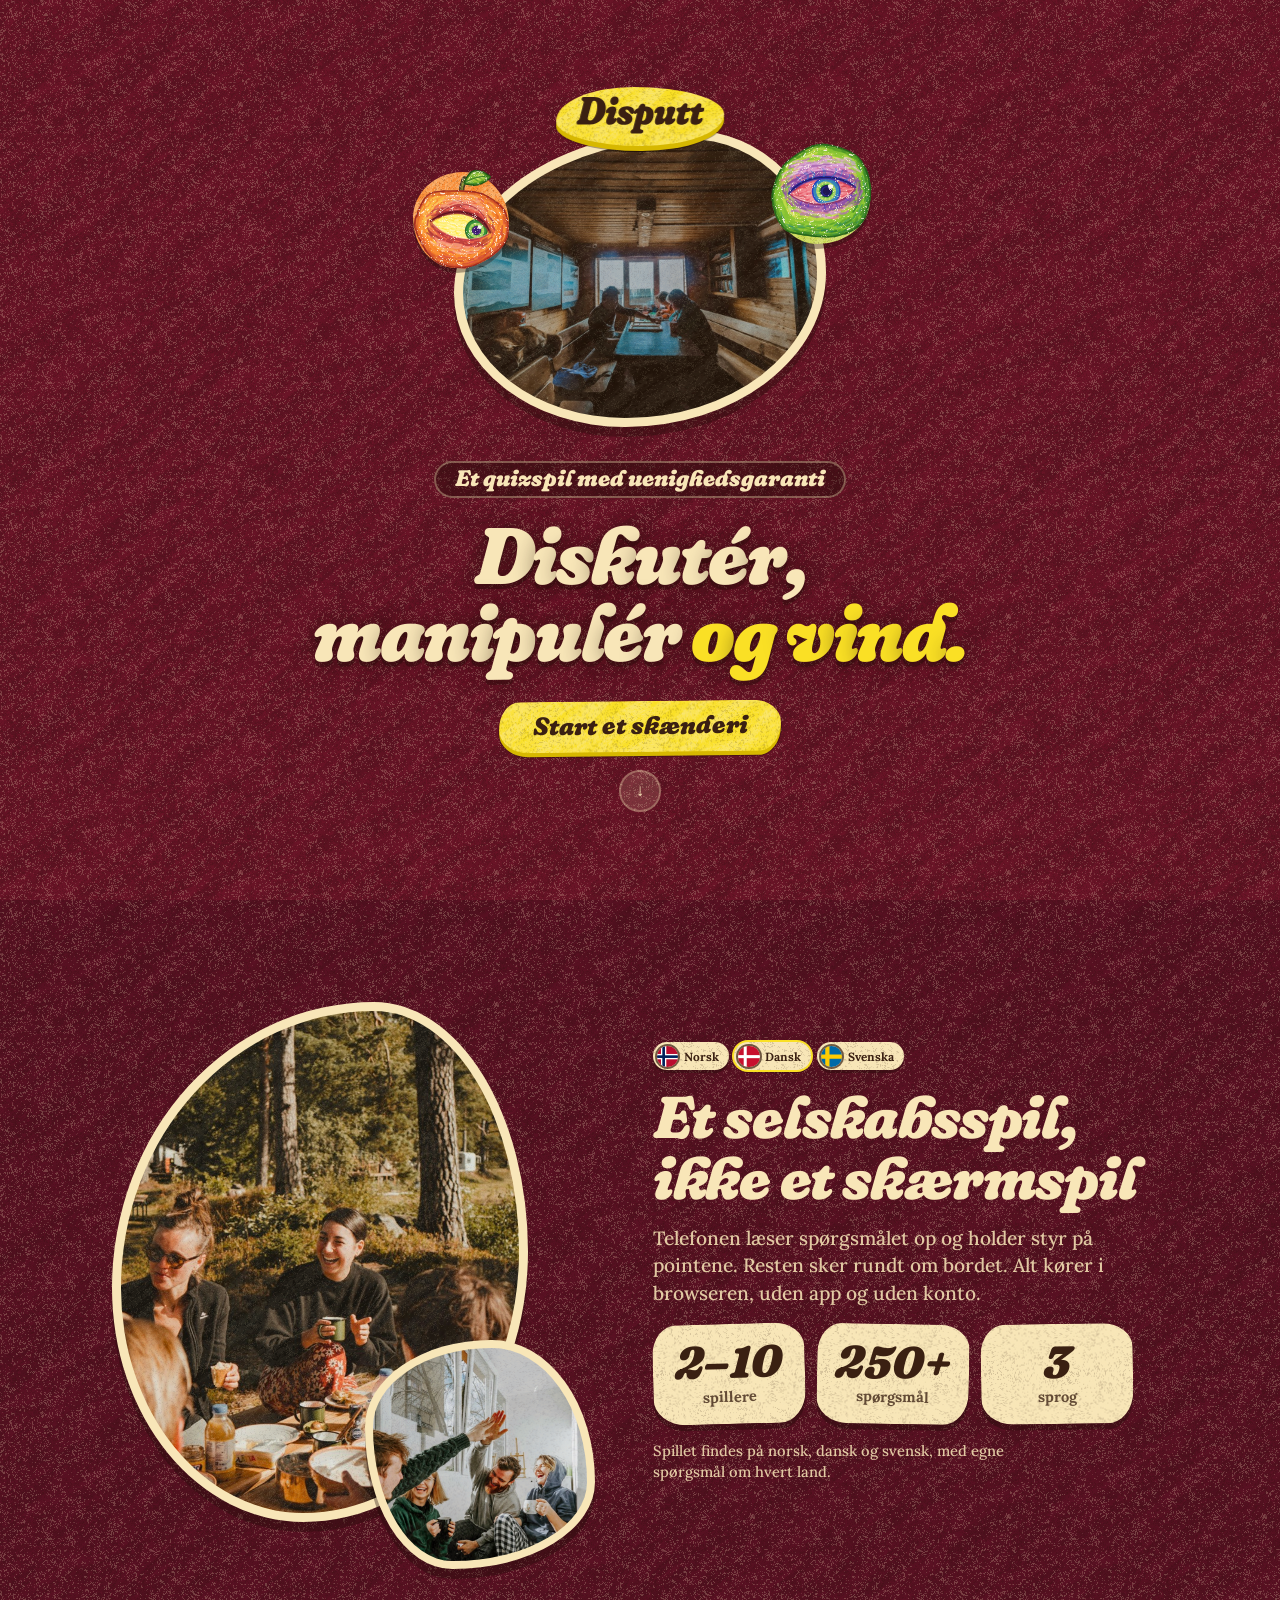
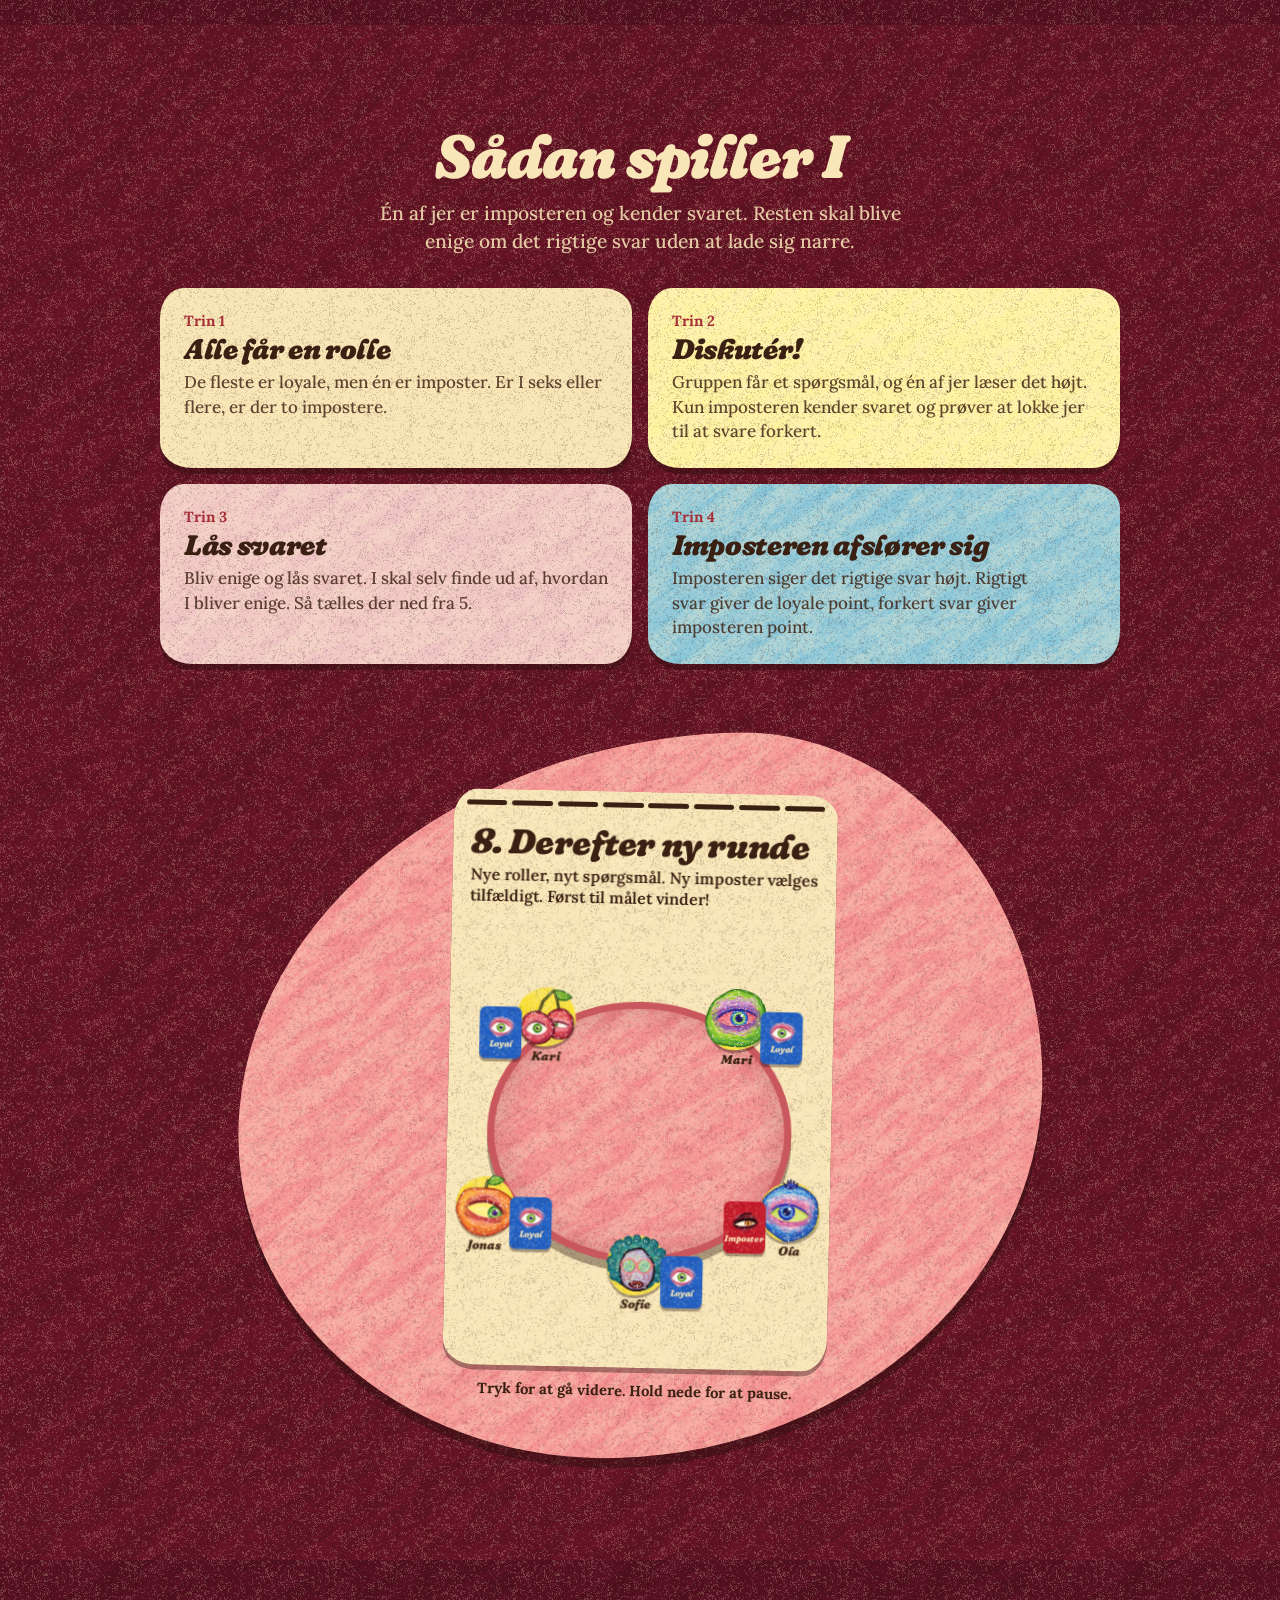
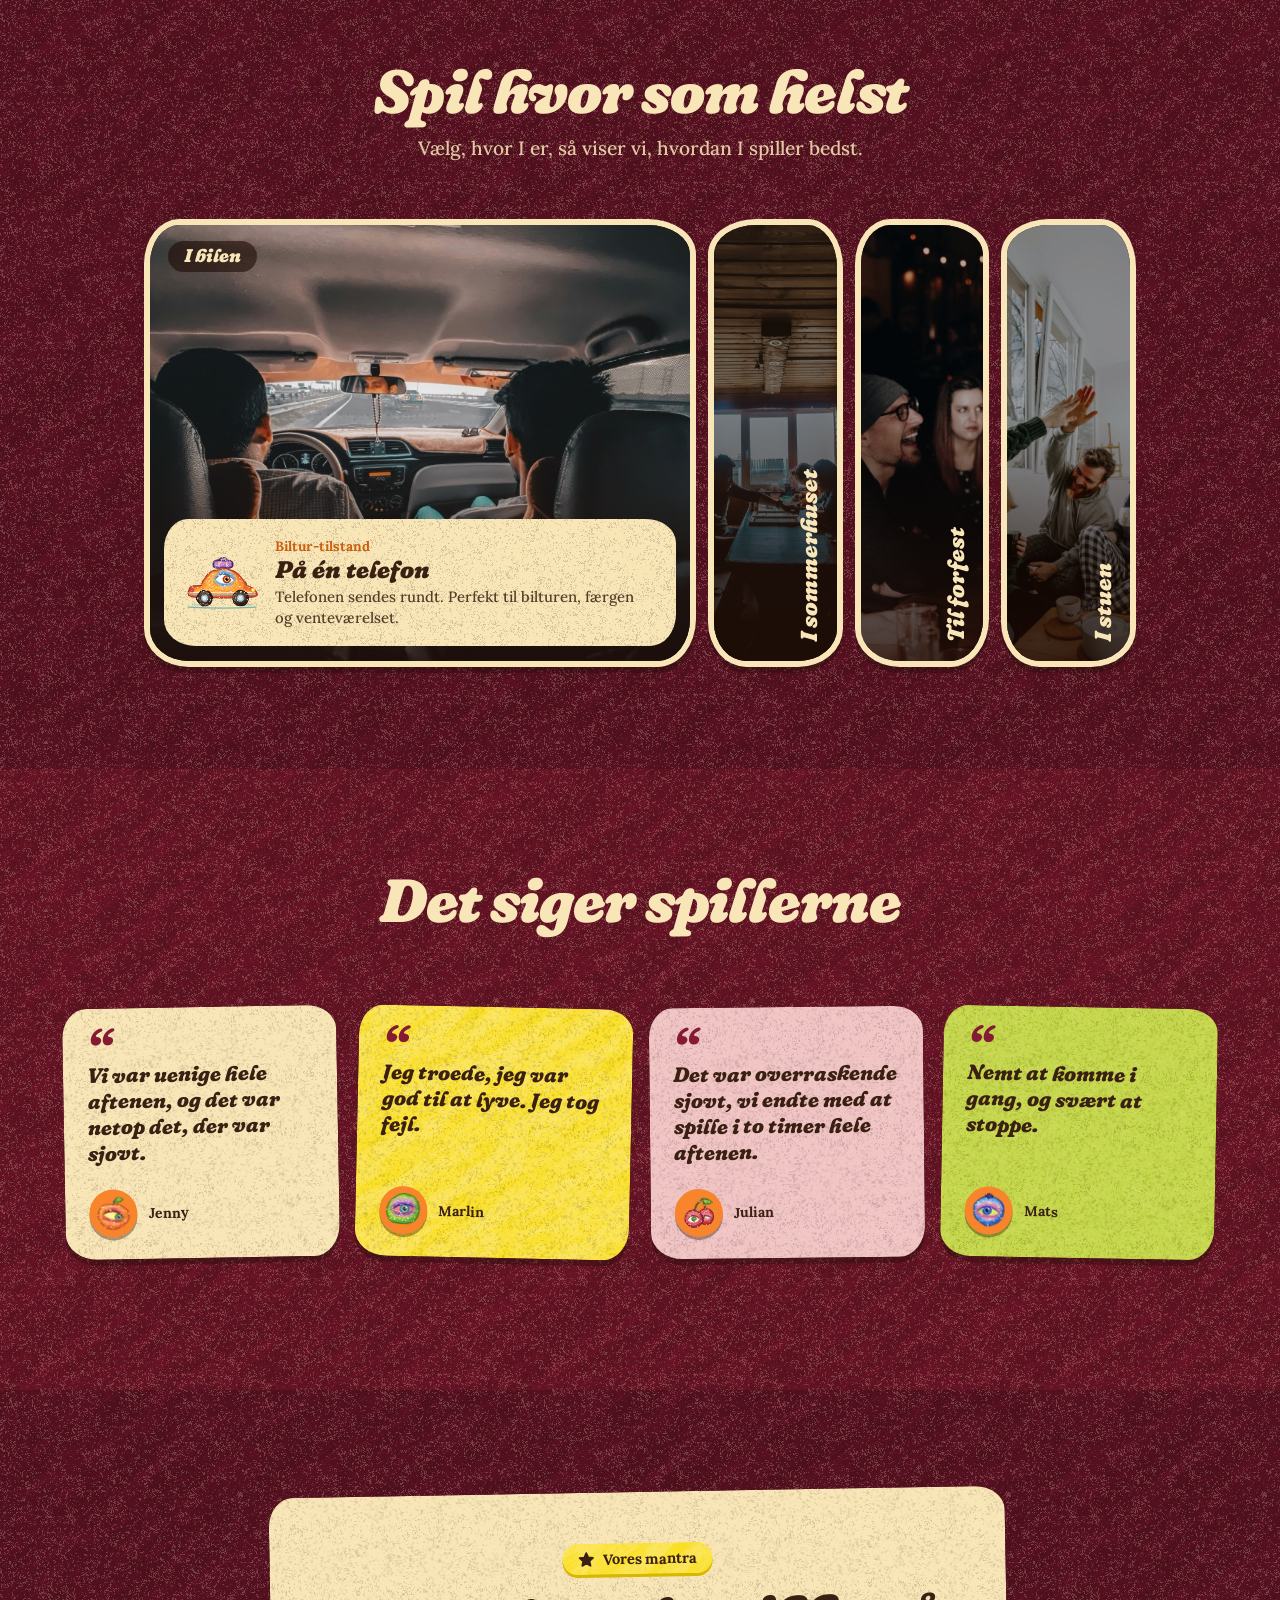
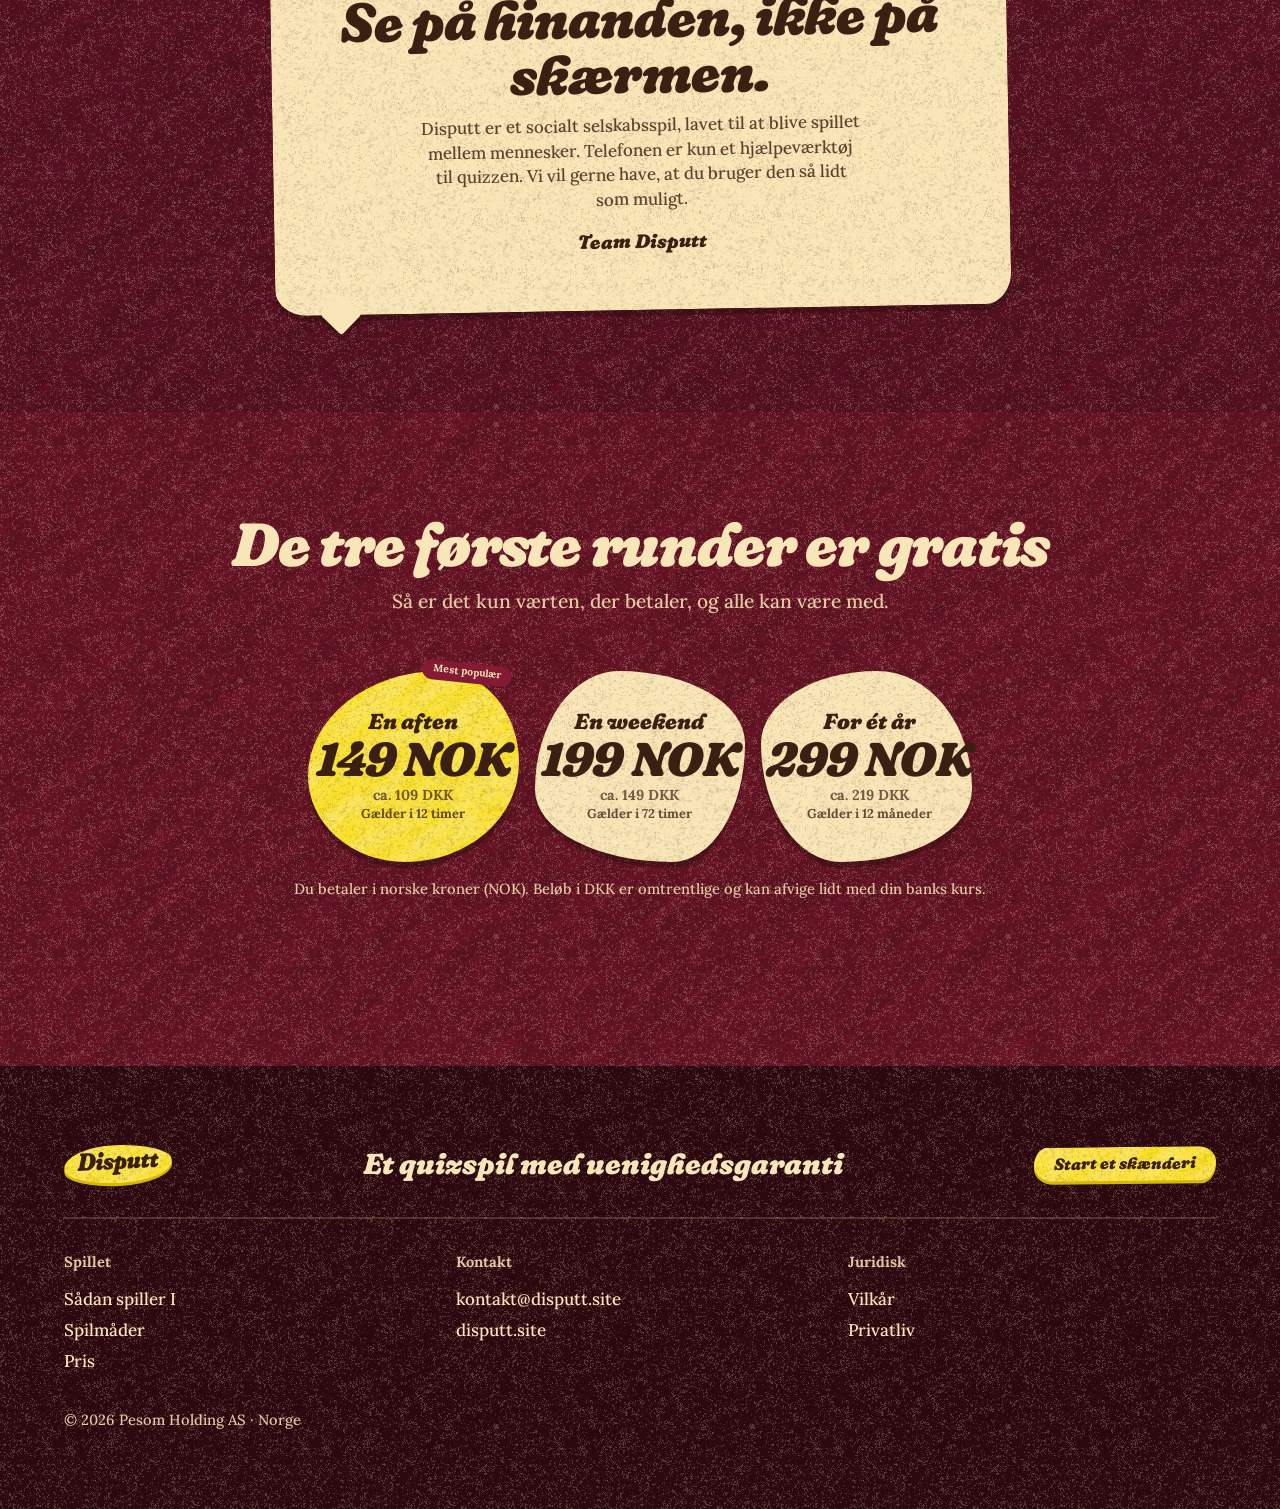
==== commit 32340f85: "Forsiden delt i seksjoner med annenhver bakgrunn (rød og litt mørkere rød), pil under «Start en kran" ====
--- a/da/index.html
+++ b/da/index.html
@@ -245,22 +245,23 @@
   <h1 class="ta" aria-label="Diskutér, manipulér og vind.">Diskutér, manipulér <span class="y">og vind.</span></h1>
   <div class="cta">
     <a class="btn btn--slim" href="https://disputt.site/da/">Start et skænderi</a>
+    <a class="cue" href="#om" aria-label="Rul ned">↓</a>
   </div>
 </header>
 <a class="btn btn--slim sticky-cta" href="https://disputt.site/da/">Start et skænderi</a>
 <main class="v1">
-<section id="om" class="sec"><div class="wrap zz">
+<section id="om" class="sec alt"><div class="wrap zz">
   <div class="duo rv"><figure class="blob"><img src="/img/camping.jpg" alt="" style="object-position:50% 52%"></figure><figure class="blob blob--c duo-b"><img src="/img/stue.jpg" alt="" style="object-position:55% 52%"></figure></div>
   <div class="zt"><div class="lrow rv"><a class="lchip" href="/" data-sprak="no" hreflang="nb"><span class="lflag"><svg viewBox="0 0 22 16" preserveAspectRatio="xMidYMid slice"><rect width="22" height="16" fill="#ba0c2f"/><rect x="6" width="4" height="16" fill="#fff"/><rect y="6" width="22" height="4" fill="#fff"/><rect x="7" width="2" height="16" fill="#00205b"/><rect y="7" width="22" height="2" fill="#00205b"/></svg></span>Norsk</a><a class="lchip" href="/da/" aria-current="page" data-sprak="da" hreflang="da"><span class="lflag"><svg viewBox="0 0 37 28" preserveAspectRatio="xMidYMid slice"><rect width="37" height="28" fill="#c8102e"/><rect x="12" width="4" height="28" fill="#fff"/><rect y="12" width="37" height="4" fill="#fff"/></svg></span>Dansk</a><a class="lchip" href="/sv/" data-sprak="sv" hreflang="sv"><span class="lflag"><svg viewBox="0 0 16 10" preserveAspectRatio="xMidYMid slice"><rect width="16" height="10" fill="#006aa7"/><rect x="5" width="2" height="10" fill="#fecc02"/><rect y="4" width="16" height="2" fill="#fecc02"/></svg></span>Svenska</a></div><h2 class="big">Et selskabsspil, ikke et skærmspil</h2><p class="lead rv">Telefonen læser spørgsmålet op og holder styr på pointene. Resten sker rundt om bordet. Alt kører i browseren, uden app og uden konto.</p><div class="numbox"><div class="card card--paper rv" style="--d:0.0s"><b>2–10</b><span>spillere</span></div><div class="card card--paper rv" style="--d:0.1s"><b>250+</b><span>spørgsmål</span></div><div class="card card--paper rv" style="--d:0.2s"><b>3</b><span>sprog</span></div></div><div class="langs rv"><p>Spillet findes på norsk, dansk og svensk, med egne spørgsmål om hvert land.</p></div></div>
 </div></section>
 
 <section id="slik" class="sec"><div class="wrap mid"><div class="slik-head"><h2 class="h2">Sådan spiller I</h2><p class="lead rv">Én af jer er imposteren og kender svaret. Resten skal blive enige om det rigtige svar uden at lade sig narre.</p></div><ol class="steps4"><li class="rv" style="--d:0.0s"><span class="n">Trin 1</span><div><h3>Alle får en rolle</h3><p>De fleste er loyale, men én er imposter. Er I seks eller flere, er der to impostere.</p></div></li><li class="rv" style="--d:0.08s"><span class="n">Trin 2</span><div><h3>Diskutér!</h3><p>Gruppen får et spørgsmål, og én af jer læser det højt. Kun imposteren kender svaret og prøver at lokke jer til at svare forkert.</p></div></li><li class="rv" style="--d:0.16s"><span class="n">Trin 3</span><div><h3>Lås svaret</h3><p>Bliv enige og lås svaret. I skal selv finde ud af, hvordan I bliver enige. Så tælles der ned fra 5.</p></div></li><li class="rv" style="--d:0.24s"><span class="n">Trin 4</span><div><h3>Imposteren afslører sig</h3><p>Imposteren siger det rigtige svar højt. Rigtigt svar giver de loyale point, forkert svar giver imposteren point.</p></div></li></ol><div class="spot below rv"><div class="story-col"><div id="rules" aria-label="Sådan spiller I" translate="no"></div><p class="story-hint"><span>Tryk for at gå videre.</span> <span>Hold nede for at pause.</span></p></div></div></div></section>
 
-<section id="maater" class="sec"><div class="wrap"><div class="sec-head center"><h2 class="h2">Spil hvor som helst</h2><p class="lead rv">Vælg, hvor I er, så viser vi, hvordan I spiller bedst.</p></div><div class="p4 rv" translate="no"><button class="p4-p" type="button" aria-expanded="true"><img src="/img/bil.jpg" alt="" style="object-position:50% 45%"><span class="cap">I bilen</span><span class="cap2" aria-hidden="true">I bilen</span><span class="p4-t"><img src="/assets/art/bil.svg" alt=""><span><span class="k">Biltur-tilstand</span><b>På én telefon</b><span class="p">Telefonen sendes rundt. Perfekt til bilturen, færgen og venteværelset.</span></span></span></button><button class="p4-p" type="button" aria-expanded="false"><img src="/img/hytta.jpg" alt="" style="object-position:52% 62%"><span class="cap">I sommerhuset</span><span class="cap2" aria-hidden="true">I sommerhuset</span><span class="p4-t"><img src="/assets/art/hytte.svg" alt=""><span><span class="k">Sommerhus-tilstand</span><b>På hver sin telefon</b><span class="p">Alle deltager fra deres egen telefon med en kode eller QR-kode. Perfekt til sommerhuset og forfesten.</span></span></span></button><button class="p4-p" type="button" aria-expanded="false"><img src="/img/vors.jpg" alt="" style="object-position:38% 40%"><span class="cap">Til forfest</span><span class="cap2" aria-hidden="true">Til forfest</span><span class="p4-t"><img src="/assets/art/hytte.svg" alt=""><span><span class="k">Sommerhus-tilstand</span><b>På hver sin telefon</b><span class="p">Alle deltager fra deres egen telefon med en kode eller QR-kode. Perfekt til sommerhuset og forfesten.</span></span></span></button><button class="p4-p" type="button" aria-expanded="false"><img src="/img/stue.jpg" alt="" style="object-position:55% 52%"><span class="cap">I stuen</span><span class="cap2" aria-hidden="true">I stuen</span><span class="p4-t"><img src="/assets/art/bil.svg" alt=""><span><span class="k">Biltur-tilstand</span><b>På én telefon</b><span class="p">Telefonen sendes rundt. Perfekt til bilturen, færgen og venteværelset.</span></span></span></button></div></div></section>
+<section id="maater" class="sec alt"><div class="wrap"><div class="sec-head center"><h2 class="h2">Spil hvor som helst</h2><p class="lead rv">Vælg, hvor I er, så viser vi, hvordan I spiller bedst.</p></div><div class="p4 rv" translate="no"><button class="p4-p" type="button" aria-expanded="true"><img src="/img/bil.jpg" alt="" style="object-position:50% 45%"><span class="cap">I bilen</span><span class="cap2" aria-hidden="true">I bilen</span><span class="p4-t"><img src="/assets/art/bil.svg" alt=""><span><span class="k">Biltur-tilstand</span><b>På én telefon</b><span class="p">Telefonen sendes rundt. Perfekt til bilturen, færgen og venteværelset.</span></span></span></button><button class="p4-p" type="button" aria-expanded="false"><img src="/img/hytta.jpg" alt="" style="object-position:52% 62%"><span class="cap">I sommerhuset</span><span class="cap2" aria-hidden="true">I sommerhuset</span><span class="p4-t"><img src="/assets/art/hytte.svg" alt=""><span><span class="k">Sommerhus-tilstand</span><b>På hver sin telefon</b><span class="p">Alle deltager fra deres egen telefon med en kode eller QR-kode. Perfekt til sommerhuset og forfesten.</span></span></span></button><button class="p4-p" type="button" aria-expanded="false"><img src="/img/vors.jpg" alt="" style="object-position:38% 40%"><span class="cap">Til forfest</span><span class="cap2" aria-hidden="true">Til forfest</span><span class="p4-t"><img src="/assets/art/hytte.svg" alt=""><span><span class="k">Sommerhus-tilstand</span><b>På hver sin telefon</b><span class="p">Alle deltager fra deres egen telefon med en kode eller QR-kode. Perfekt til sommerhuset og forfesten.</span></span></span></button><button class="p4-p" type="button" aria-expanded="false"><img src="/img/stue.jpg" alt="" style="object-position:55% 52%"><span class="cap">I stuen</span><span class="cap2" aria-hidden="true">I stuen</span><span class="p4-t"><img src="/assets/art/bil.svg" alt=""><span><span class="k">Biltur-tilstand</span><b>På én telefon</b><span class="p">Telefonen sendes rundt. Perfekt til bilturen, færgen og venteværelset.</span></span></span></button></div></div></section>
 
 <section id="sitater" class="sec"><div class="wrap"><div class="sec-head center"><h2 class="h2" id="sitater-h">Det siger spillerne</h2></div><div class="q3 rv" role="region" aria-labelledby="sitater-h" tabindex="0"><figure class="q3-c"><blockquote class="q3-q">Vi var uenige hele aftenen, og det var netop det, der var sjovt.</blockquote><figcaption class="q3-by"><span class="qav"><img src="/assets/avatars/mandarin.svg" alt=""></span><span><b>Jenny</b></span></figcaption></figure><figure class="q3-c"><blockquote class="q3-q">Jeg troede, jeg var god til at lyve. Jeg tog fejl.</blockquote><figcaption class="q3-by"><span class="qav"><img src="/assets/avatars/lime.svg" alt=""></span><span><b>Marlin</b></span></figcaption></figure><figure class="q3-c"><blockquote class="q3-q">Det var overraskende sjovt, vi endte med at spille i to timer hele aftenen.</blockquote><figcaption class="q3-by"><span class="qav"><img src="/assets/avatars/kirsebaer.svg" alt=""></span><span><b>Julian</b></span></figcaption></figure><figure class="q3-c"><blockquote class="q3-q">Nemt at komme i gang, og svært at stoppe.</blockquote><figcaption class="q3-by"><span class="qav"><img src="/assets/avatars/blabaer.svg" alt=""></span><span><b>Mats</b></span></figcaption></figure></div></div></section>
 
-<section id="mantra" class="sec"><div class="wrap narrow">
+<section id="mantra" class="sec alt"><div class="wrap narrow">
   <figure class="mantra card card--paper rv">
     <span class="mchip"><svg viewBox="0 0 24 24" aria-hidden="true"><path d="M12 3L14.65 8.96L21.13 9.63L16.28 13.99L17.64 20.37L12 17.1L6.36 20.37L7.72 13.99L2.87 9.63L9.35 8.96Z" fill="currentColor" stroke="currentColor" stroke-width="2.4" stroke-linejoin="round"/></svg>Vores mantra</span>
     <blockquote><p class="m1">Se på hinanden, ikke på skærmen.</p><p>Disputt er et socialt selskabsspil, lavet til at blive spillet mellem mennesker. Telefonen er kun et hjælpeværktøj til quizzen. Vi vil gerne have, at du bruger den så lidt som muligt.</p></blockquote>
--- a/css/landing.css
+++ b/css/landing.css
@@ -137,3 +137,18 @@
 body .hero .btn--slim { min-height: 3.8rem; padding: 0.45rem 2.7rem 0.55rem; font-size: 1.8rem; }
 @media (max-width: 40rem) { body .stack { --bh: min(32svh, 62vw); } body .hero > .tag { margin-top: 1.7rem; font-size: 0.98rem; white-space: normal; } body .hero h1 { margin-top: 1rem; } }
 @media (max-width: 24rem) { body .hero .btn--slim { padding: 0.4rem 1.6rem 0.5rem; font-size: 1.5rem; } body .hero > .tag { font-size: 0.88rem; padding-inline: 1rem; } }
+
+/* ---- bands (2026-11-06): every other section in a slightly darker red; the hero and the others keep the page's red ---- */
+:root { --bg-alt: #5a1124; }
+.sec.alt { background: var(--tex-grain), var(--tex-dark), var(--bg-alt); }
+
+/* ---- hero: a smaller button and the little arrow under it (2026-11-06) ---- */
+body .hero .btn--slim { min-height: 3.2rem; padding: 0.35rem 2.1rem 0.45rem; font-size: 1.55rem; }
+body .hero .cta { gap: 0; }
+body .hero .cue { margin-top: 1.1rem; }
+@media (max-width: 40rem) {
+  /* everything 30 px higher: 30 px less above, 30 px more below (the content is centred in the screen, so the two together move it 30 px) */
+  body .hero { padding-top: calc(5.2rem - 30px); padding-bottom: calc(2.6rem + 30px); }
+  body .hero .btn--slim { min-height: 2.9rem; padding: 0.3rem 1.8rem 0.4rem; font-size: 1.4rem; }
+}
+@media (max-width: 24rem) { body .hero .btn--slim { padding: 0.3rem 1.4rem 0.4rem; font-size: 1.3rem; } }
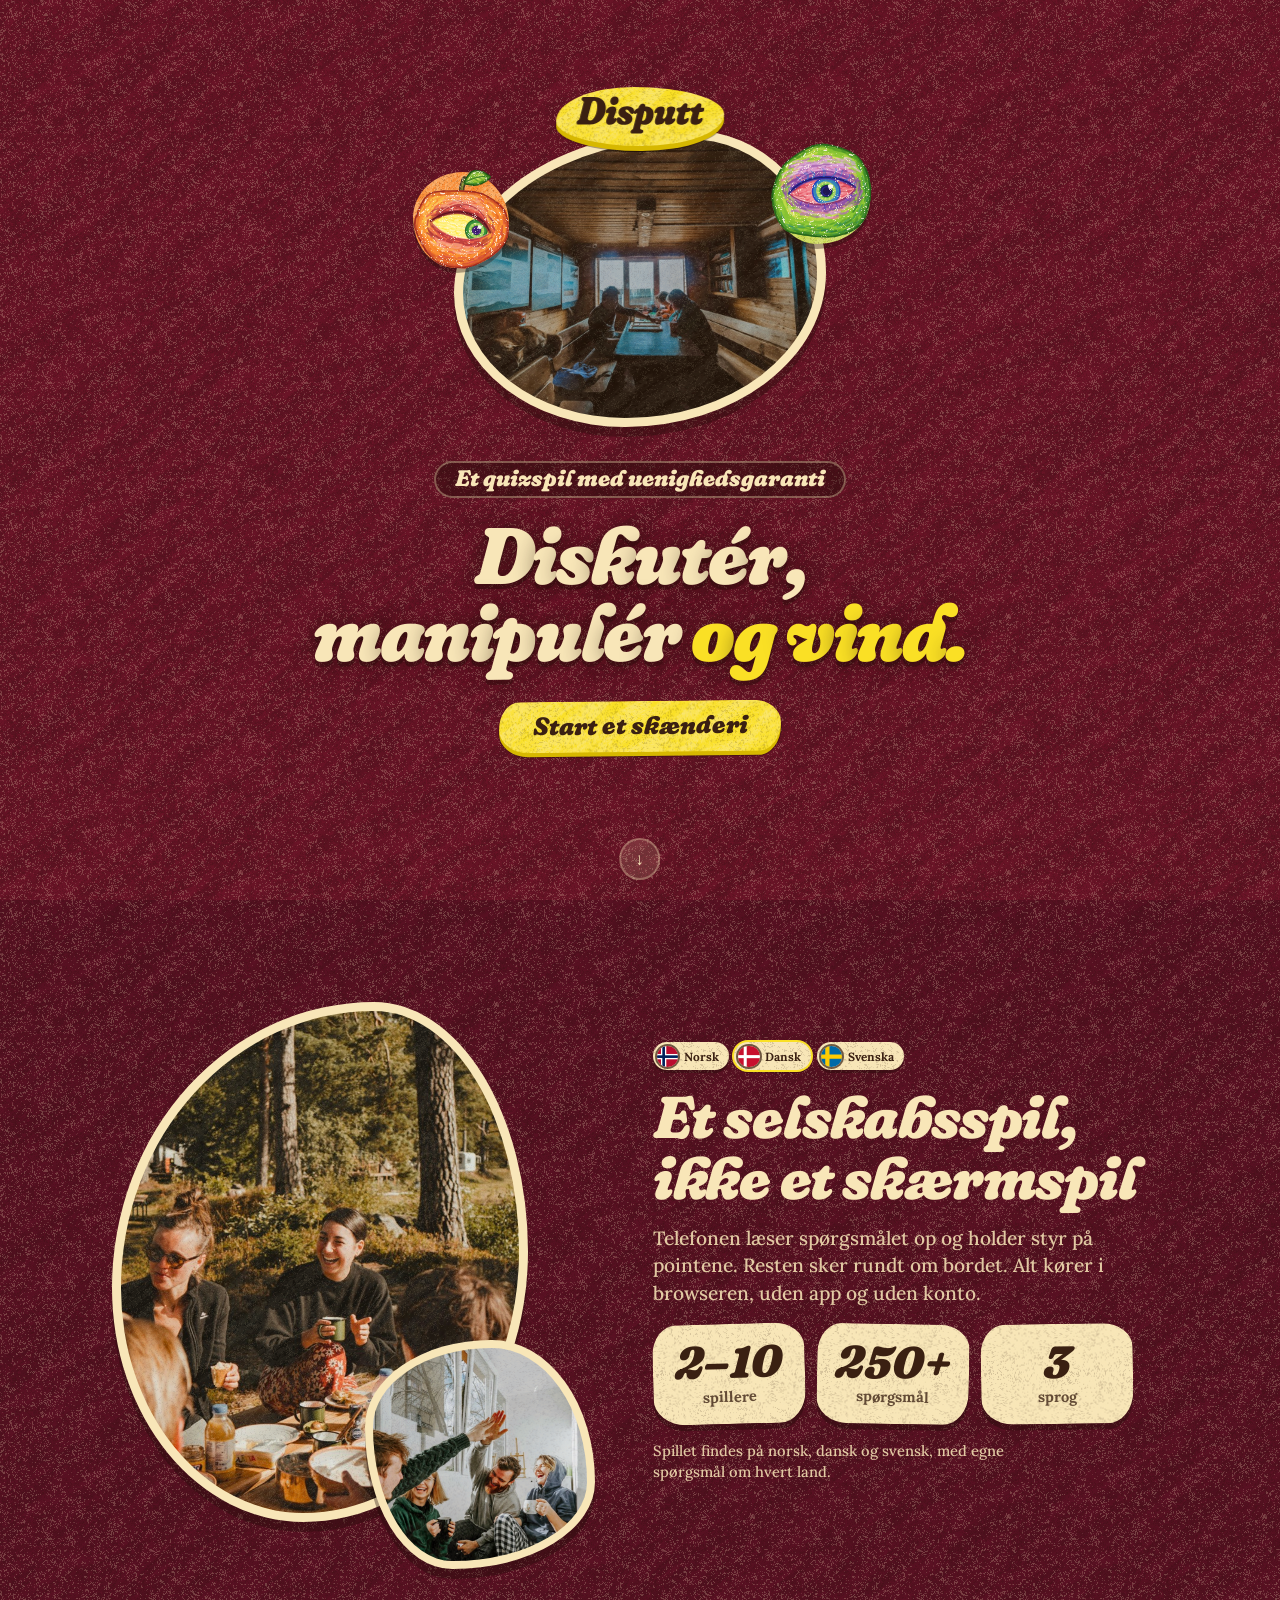
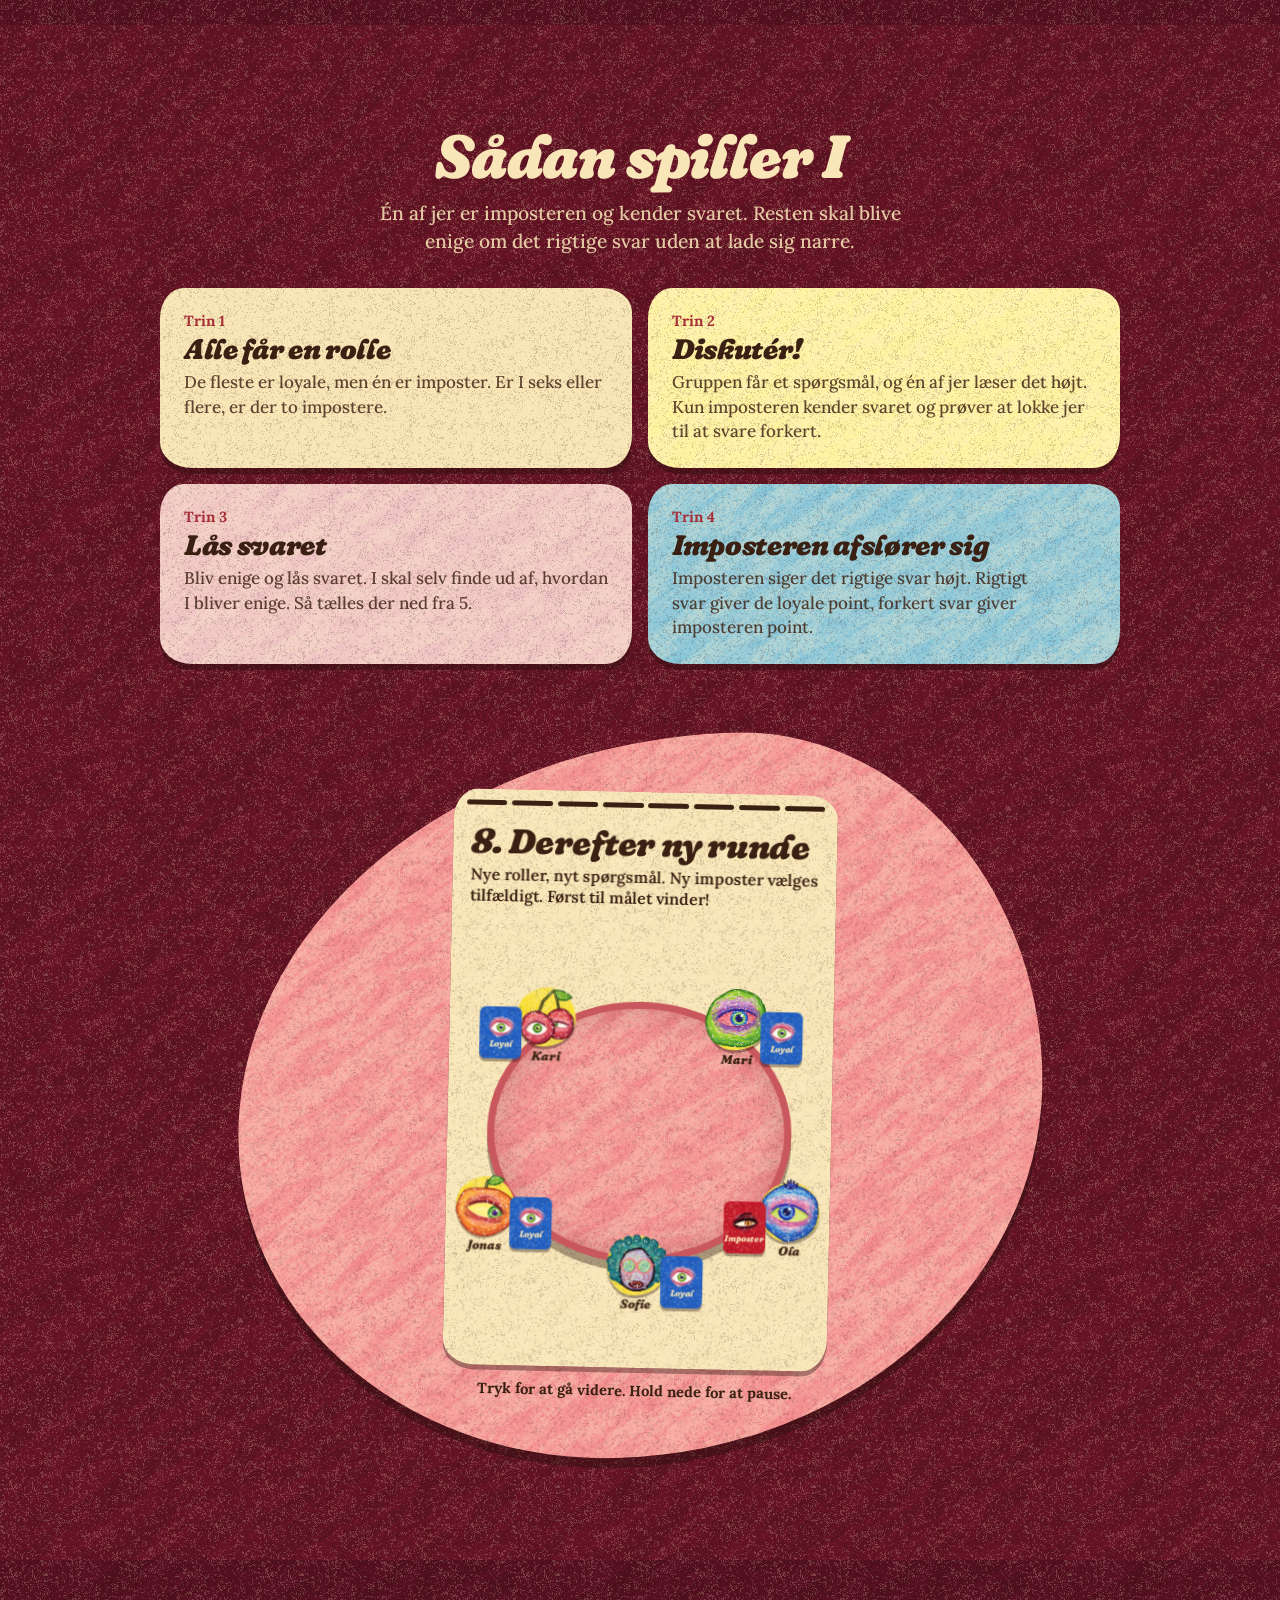
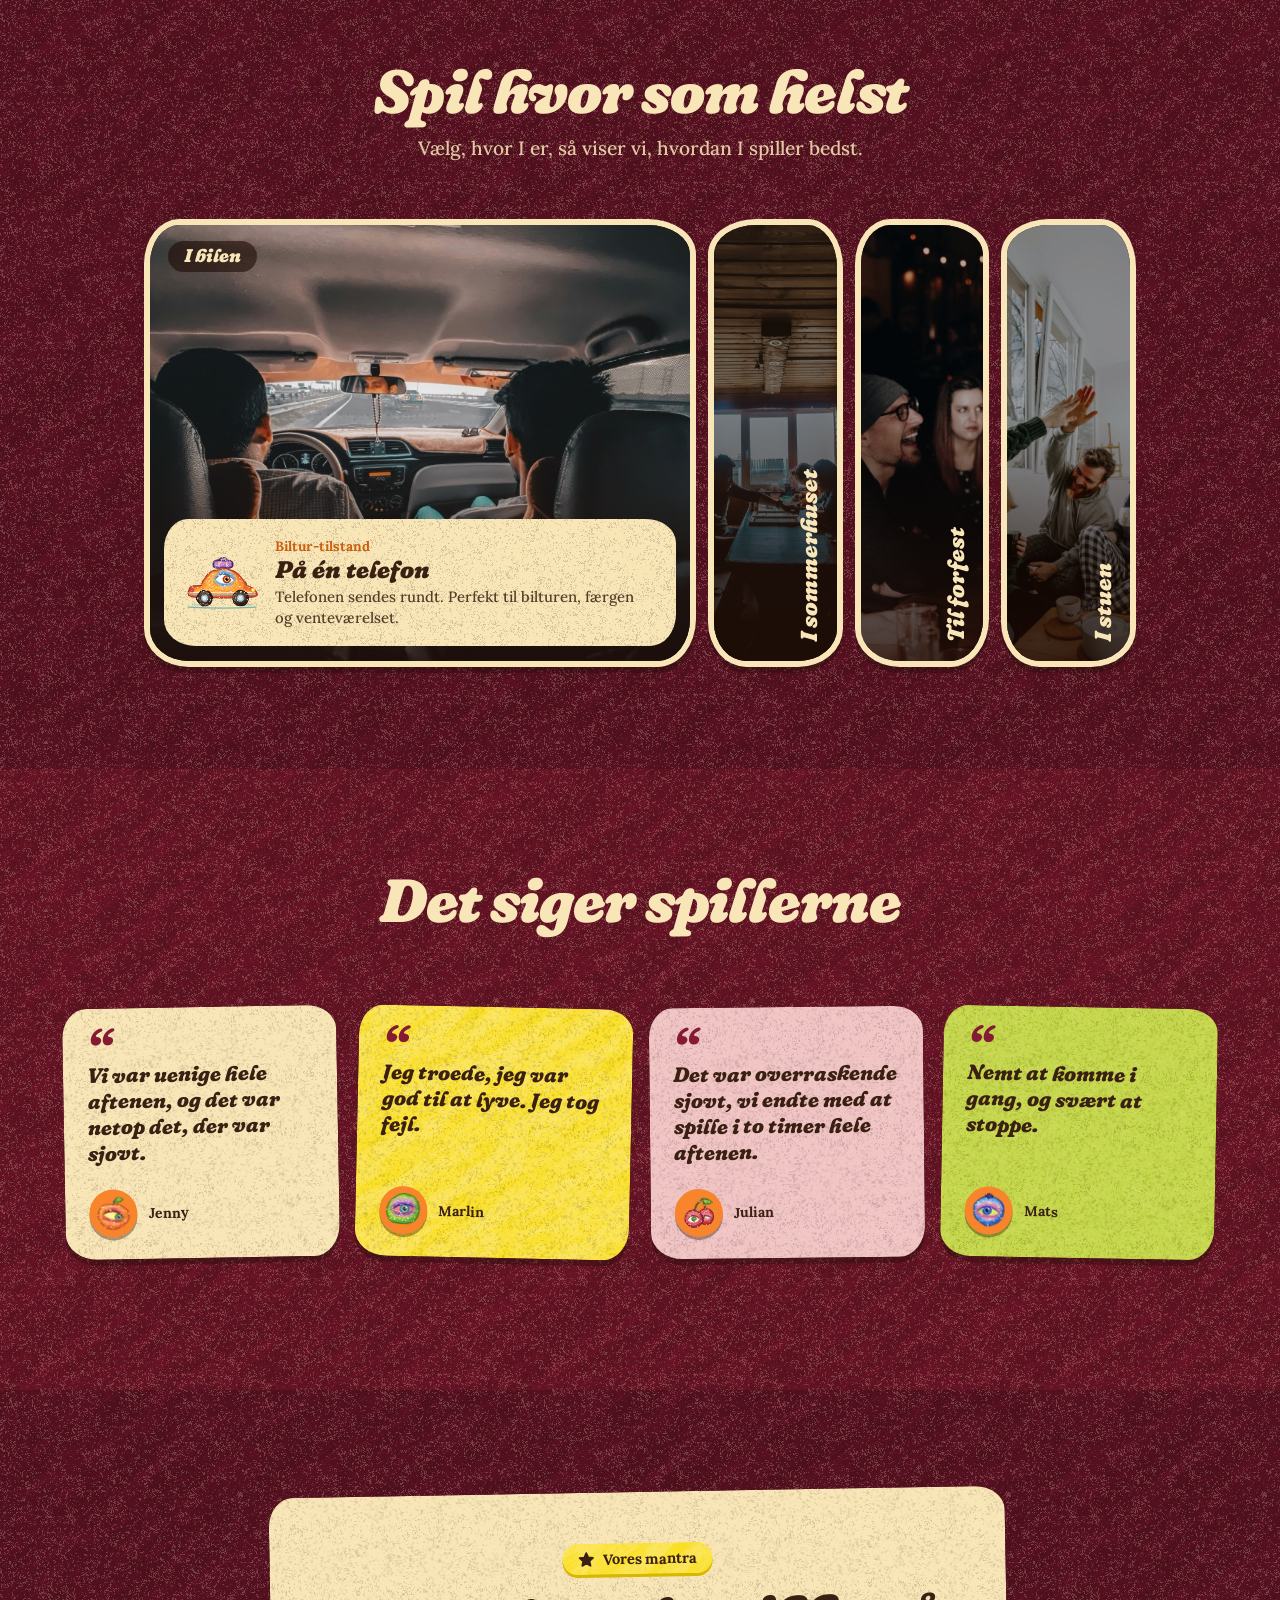
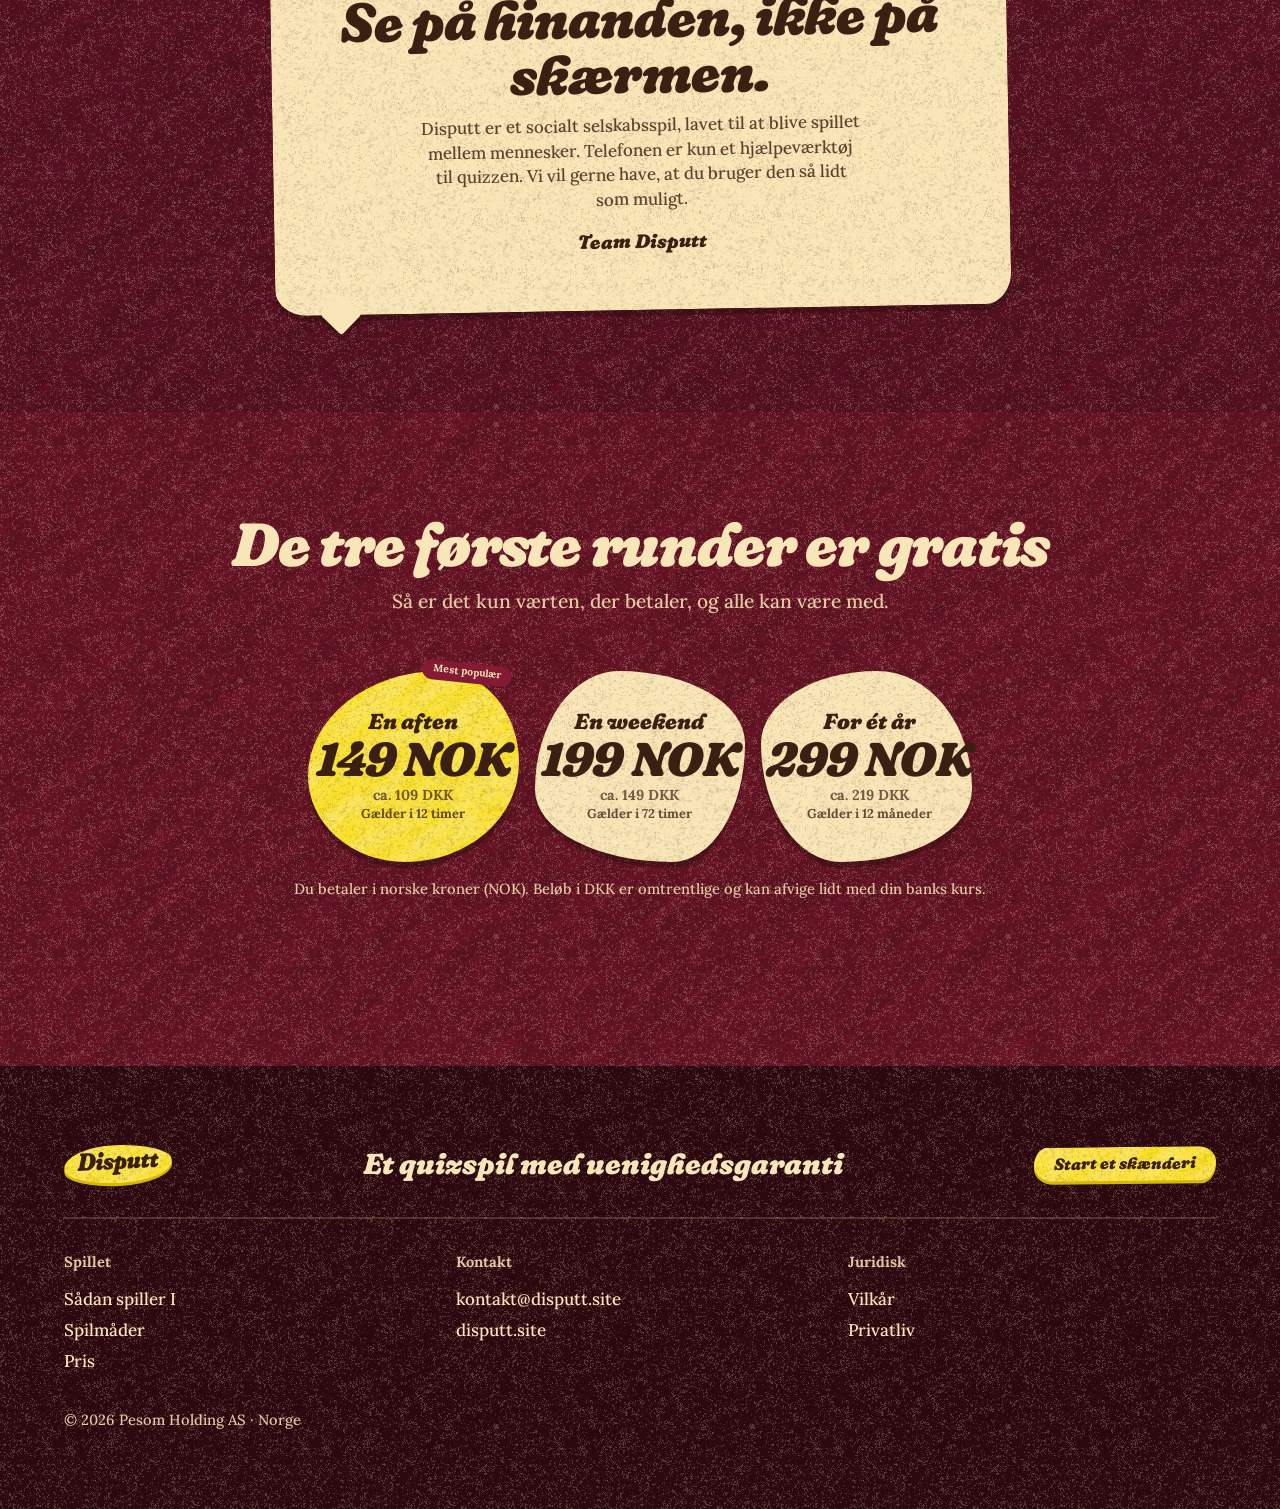
==== commit 56da0f31: "Pilen på forsiden tones ut etter ca. 40 px scrolling; lenkene til css og js har versjonsnummer så mo" ====
--- a/da/index.html
+++ b/da/index.html
@@ -25,7 +25,7 @@
 <link rel="stylesheet" href="/css/tokens.css">
 <link rel="stylesheet" href="/css/base.css">
 <link rel="stylesheet" href="/css/components.css">
-<link rel="stylesheet" href="/css/landing.css">
+<link rel="stylesheet" href="/css/landing.css?v=b32e9cce">
 <style>
 
 .zz { display: grid; grid-template-columns: 1fr 1.1fr; gap: clamp(2rem, 6vw, 6rem); align-items: center; }
@@ -290,7 +290,7 @@
     <p class="ft-legal">© 2026 Pesom Holding AS · Norge</p>
   </div>
 </footer>
-<script src="/js/landing.js"></script>
+<script src="/js/landing.js?v=03b93185"></script>
 <script type="module">
 
 // The game's own animated rules ("Slik spiller dere"), drawn by the same Preact component the game uses (public/js/regler/).
--- a/css/landing.css
+++ b/css/landing.css
@@ -145,7 +145,10 @@
 /* ---- hero: a smaller button and the little arrow under it (2026-11-06) ---- */
 body .hero .btn--slim { min-height: 3.2rem; padding: 0.35rem 2.1rem 0.45rem; font-size: 1.55rem; }
 body .hero .cta { gap: 0; }
-body .hero .cue { margin-top: 1.1rem; }
+/* the arrow is fixed 20 px above the bottom edge of the screen while the hero is in view; the space it took in the flow is kept, so nothing moves */
+body .hero .cta { padding-bottom: 3.7rem; }
+body .hero .cue { animation: none; position: fixed; z-index: 50; left: 50%; translate: -50% 0; bottom: calc(20px + env(safe-area-inset-bottom, 0px)); margin: 0; transition: opacity 0.35s; }
+body .hero .cue.off { opacity: 0; pointer-events: none; }
 @media (max-width: 40rem) {
   /* everything 30 px higher: 30 px less above, 30 px more below (the content is centred in the screen, so the two together move it 30 px) */
   body .hero { padding-top: calc(5.2rem - 30px); padding-bottom: calc(2.6rem + 30px); }
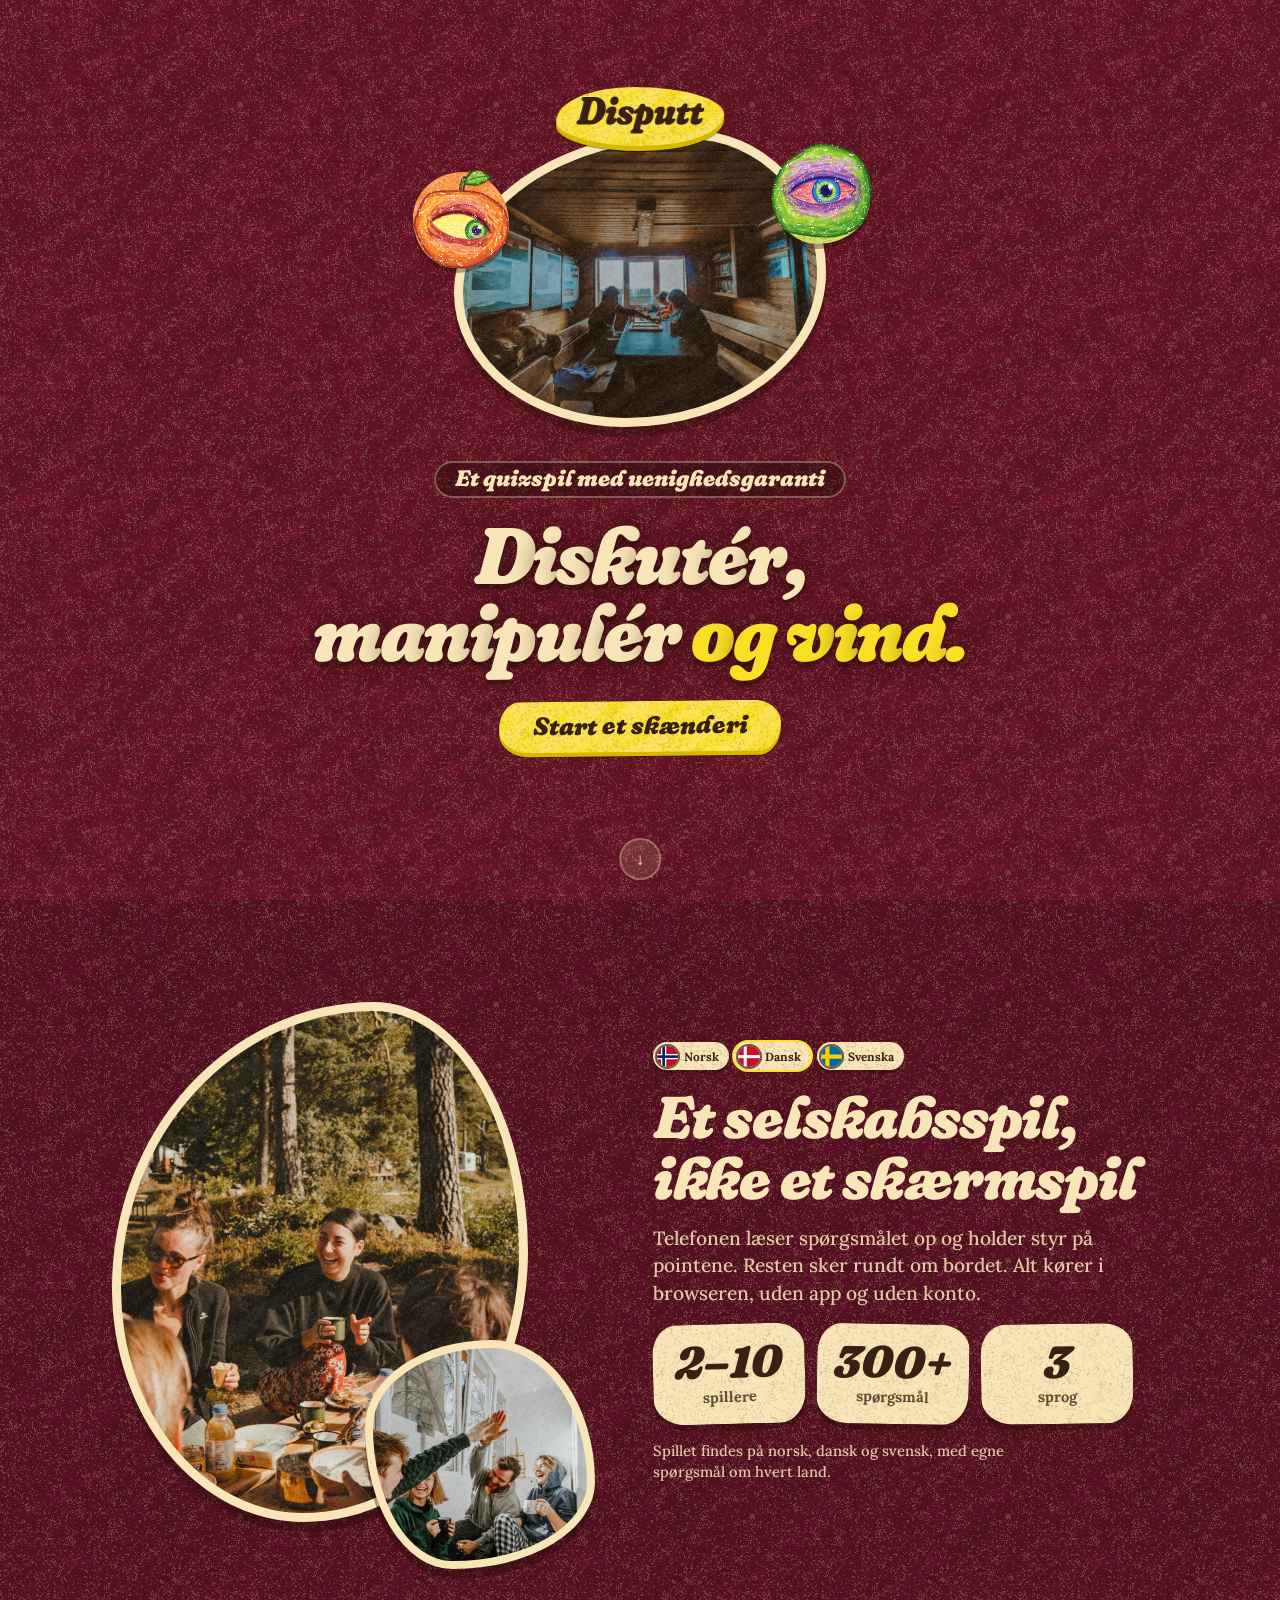
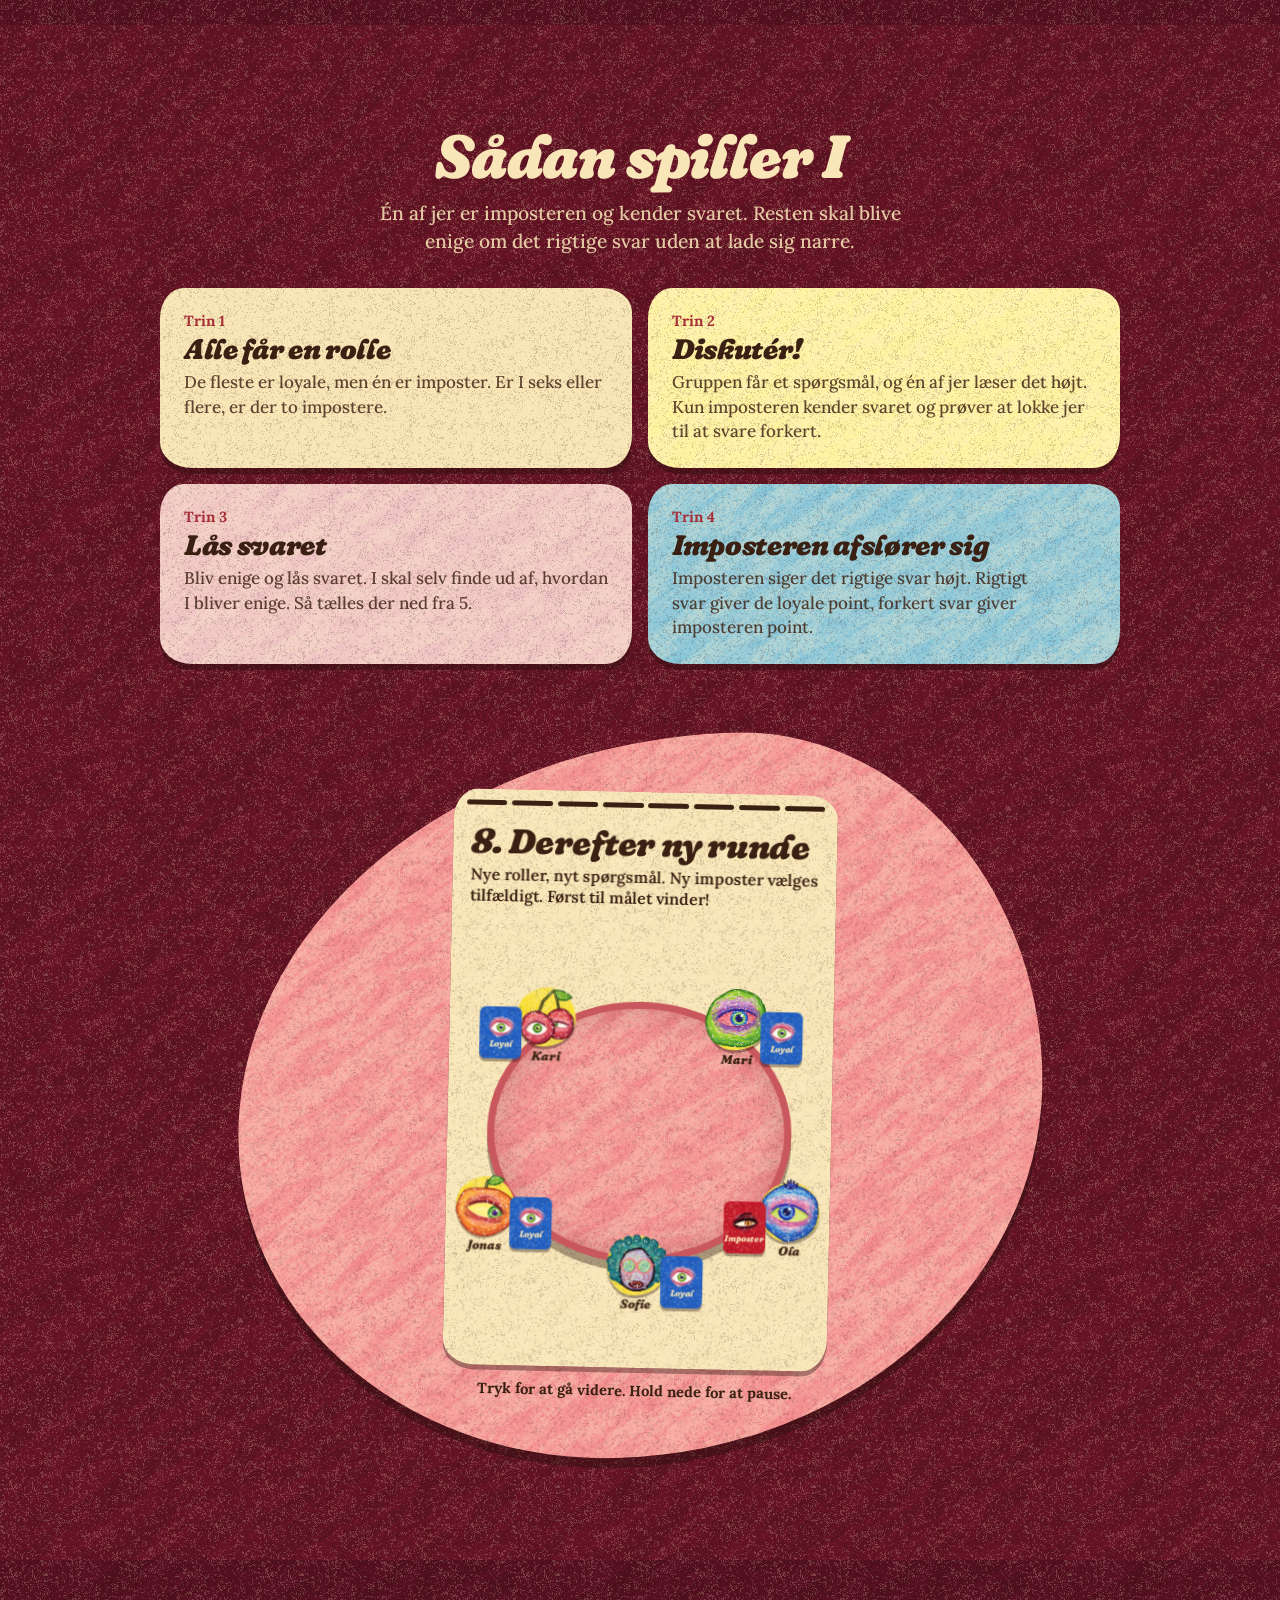
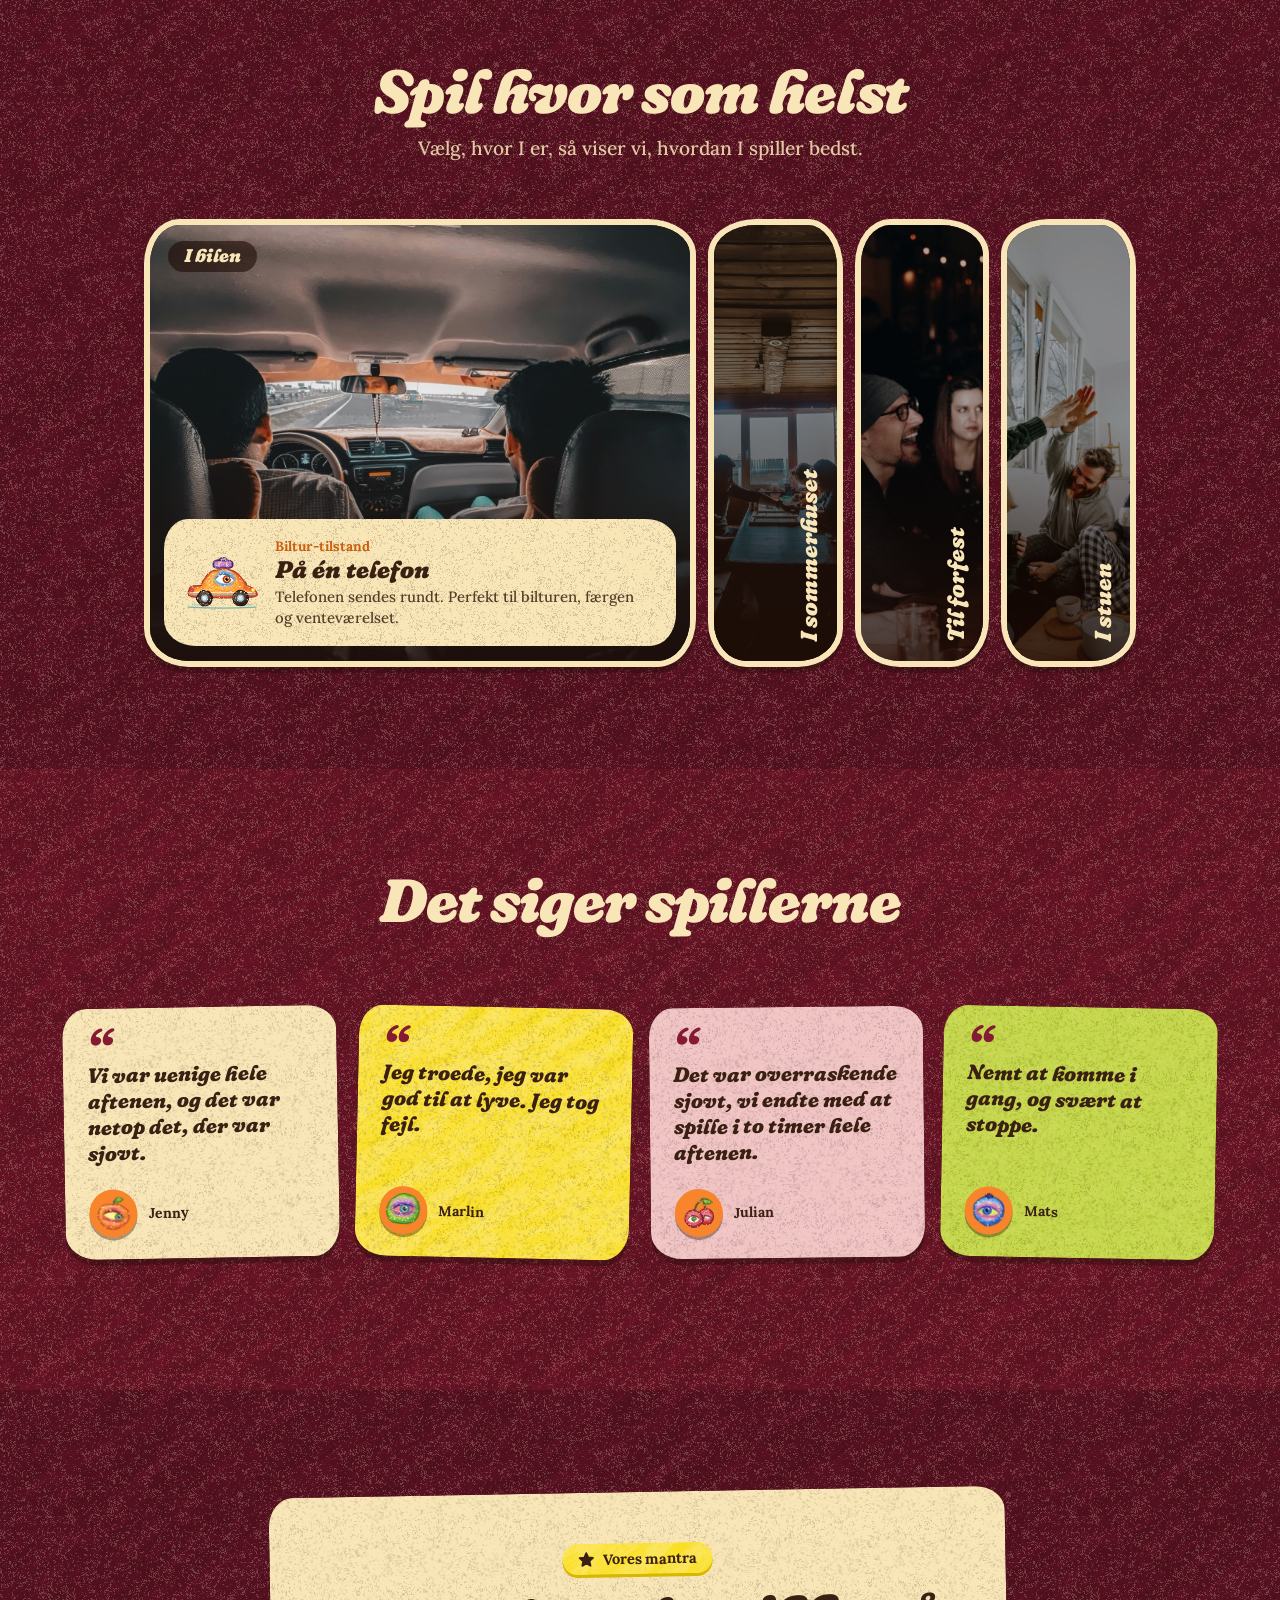
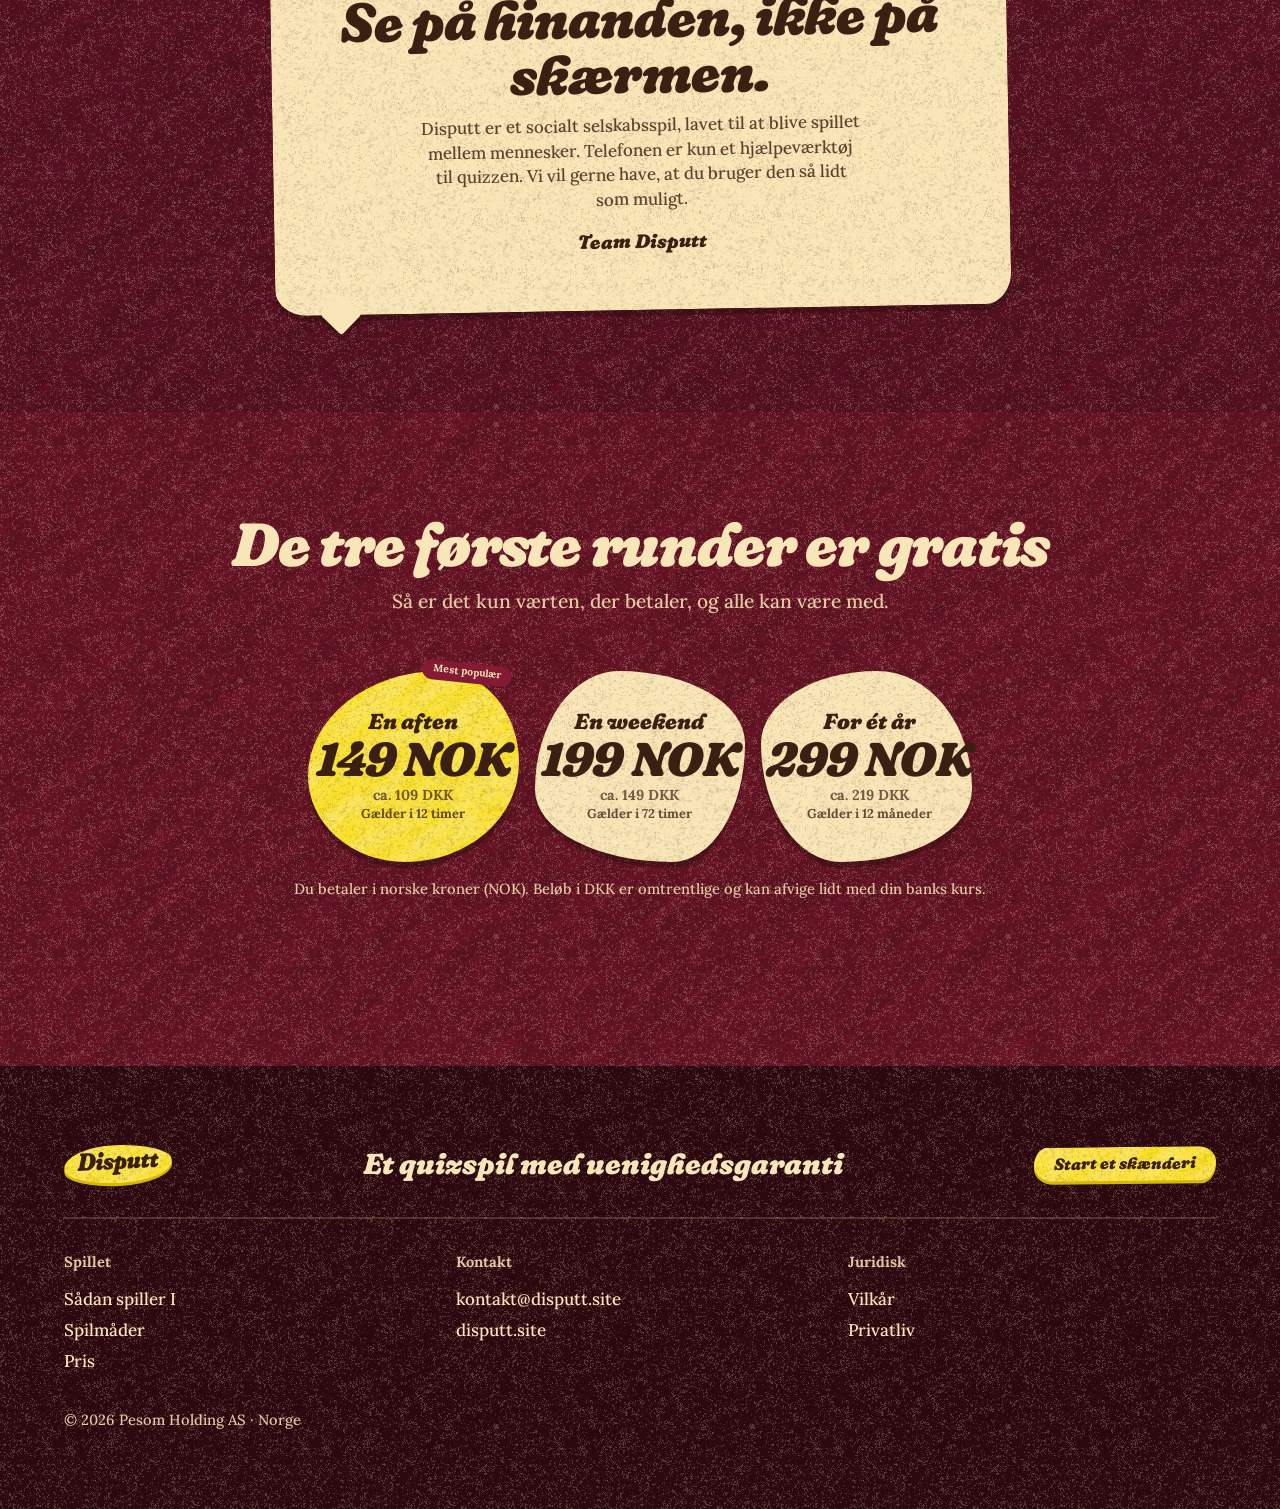
==== commit b772f70e: "«300+ spørsmål» i stedet for «250+» (norsk, dansk og svensk) Co-Authored-By: Claude Sonnet 5.5 <nore" ====
--- a/da/index.html
+++ b/da/index.html
@@ -252,7 +252,7 @@
 <main class="v1">
 <section id="om" class="sec alt"><div class="wrap zz">
   <div class="duo rv"><figure class="blob"><img src="/img/camping.jpg" alt="" style="object-position:50% 52%"></figure><figure class="blob blob--c duo-b"><img src="/img/stue.jpg" alt="" style="object-position:55% 52%"></figure></div>
-  <div class="zt"><div class="lrow rv"><a class="lchip" href="/" data-sprak="no" hreflang="nb"><span class="lflag"><svg viewBox="0 0 22 16" preserveAspectRatio="xMidYMid slice"><rect width="22" height="16" fill="#ba0c2f"/><rect x="6" width="4" height="16" fill="#fff"/><rect y="6" width="22" height="4" fill="#fff"/><rect x="7" width="2" height="16" fill="#00205b"/><rect y="7" width="22" height="2" fill="#00205b"/></svg></span>Norsk</a><a class="lchip" href="/da/" aria-current="page" data-sprak="da" hreflang="da"><span class="lflag"><svg viewBox="0 0 37 28" preserveAspectRatio="xMidYMid slice"><rect width="37" height="28" fill="#c8102e"/><rect x="12" width="4" height="28" fill="#fff"/><rect y="12" width="37" height="4" fill="#fff"/></svg></span>Dansk</a><a class="lchip" href="/sv/" data-sprak="sv" hreflang="sv"><span class="lflag"><svg viewBox="0 0 16 10" preserveAspectRatio="xMidYMid slice"><rect width="16" height="10" fill="#006aa7"/><rect x="5" width="2" height="10" fill="#fecc02"/><rect y="4" width="16" height="2" fill="#fecc02"/></svg></span>Svenska</a></div><h2 class="big">Et selskabsspil, ikke et skærmspil</h2><p class="lead rv">Telefonen læser spørgsmålet op og holder styr på pointene. Resten sker rundt om bordet. Alt kører i browseren, uden app og uden konto.</p><div class="numbox"><div class="card card--paper rv" style="--d:0.0s"><b>2–10</b><span>spillere</span></div><div class="card card--paper rv" style="--d:0.1s"><b>250+</b><span>spørgsmål</span></div><div class="card card--paper rv" style="--d:0.2s"><b>3</b><span>sprog</span></div></div><div class="langs rv"><p>Spillet findes på norsk, dansk og svensk, med egne spørgsmål om hvert land.</p></div></div>
+  <div class="zt"><div class="lrow rv"><a class="lchip" href="/" data-sprak="no" hreflang="nb"><span class="lflag"><svg viewBox="0 0 22 16" preserveAspectRatio="xMidYMid slice"><rect width="22" height="16" fill="#ba0c2f"/><rect x="6" width="4" height="16" fill="#fff"/><rect y="6" width="22" height="4" fill="#fff"/><rect x="7" width="2" height="16" fill="#00205b"/><rect y="7" width="22" height="2" fill="#00205b"/></svg></span>Norsk</a><a class="lchip" href="/da/" aria-current="page" data-sprak="da" hreflang="da"><span class="lflag"><svg viewBox="0 0 37 28" preserveAspectRatio="xMidYMid slice"><rect width="37" height="28" fill="#c8102e"/><rect x="12" width="4" height="28" fill="#fff"/><rect y="12" width="37" height="4" fill="#fff"/></svg></span>Dansk</a><a class="lchip" href="/sv/" data-sprak="sv" hreflang="sv"><span class="lflag"><svg viewBox="0 0 16 10" preserveAspectRatio="xMidYMid slice"><rect width="16" height="10" fill="#006aa7"/><rect x="5" width="2" height="10" fill="#fecc02"/><rect y="4" width="16" height="2" fill="#fecc02"/></svg></span>Svenska</a></div><h2 class="big">Et selskabsspil, ikke et skærmspil</h2><p class="lead rv">Telefonen læser spørgsmålet op og holder styr på pointene. Resten sker rundt om bordet. Alt kører i browseren, uden app og uden konto.</p><div class="numbox"><div class="card card--paper rv" style="--d:0.0s"><b>2–10</b><span>spillere</span></div><div class="card card--paper rv" style="--d:0.1s"><b>300+</b><span>spørgsmål</span></div><div class="card card--paper rv" style="--d:0.2s"><b>3</b><span>sprog</span></div></div><div class="langs rv"><p>Spillet findes på norsk, dansk og svensk, med egne spørgsmål om hvert land.</p></div></div>
 </div></section>
 
 <section id="slik" class="sec"><div class="wrap mid"><div class="slik-head"><h2 class="h2">Sådan spiller I</h2><p class="lead rv">Én af jer er imposteren og kender svaret. Resten skal blive enige om det rigtige svar uden at lade sig narre.</p></div><ol class="steps4"><li class="rv" style="--d:0.0s"><span class="n">Trin 1</span><div><h3>Alle får en rolle</h3><p>De fleste er loyale, men én er imposter. Er I seks eller flere, er der to impostere.</p></div></li><li class="rv" style="--d:0.08s"><span class="n">Trin 2</span><div><h3>Diskutér!</h3><p>Gruppen får et spørgsmål, og én af jer læser det højt. Kun imposteren kender svaret og prøver at lokke jer til at svare forkert.</p></div></li><li class="rv" style="--d:0.16s"><span class="n">Trin 3</span><div><h3>Lås svaret</h3><p>Bliv enige og lås svaret. I skal selv finde ud af, hvordan I bliver enige. Så tælles der ned fra 5.</p></div></li><li class="rv" style="--d:0.24s"><span class="n">Trin 4</span><div><h3>Imposteren afslører sig</h3><p>Imposteren siger det rigtige svar højt. Rigtigt svar giver de loyale point, forkert svar giver imposteren point.</p></div></li></ol><div class="spot below rv"><div class="story-col"><div id="rules" aria-label="Sådan spiller I" translate="no"></div><p class="story-hint"><span>Tryk for at gå videre.</span> <span>Hold nede for at pause.</span></p></div></div></div></section>
